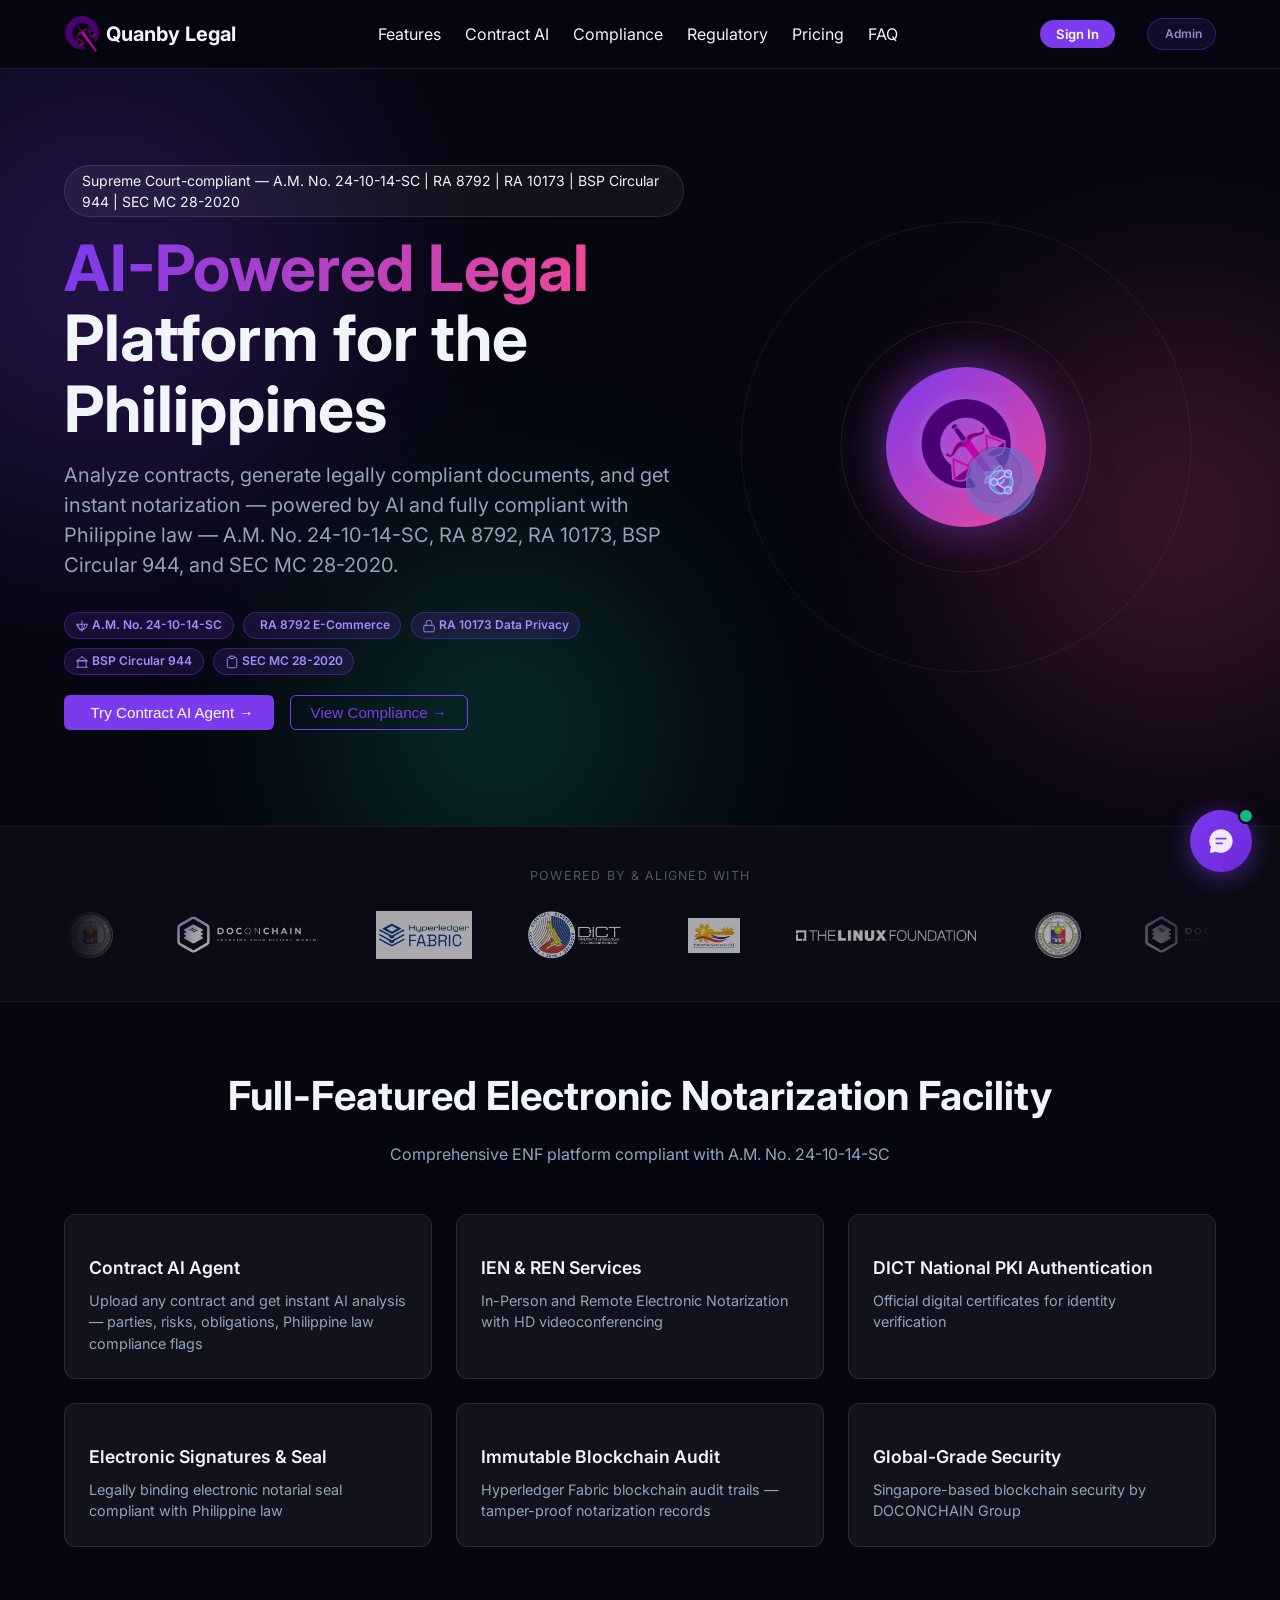
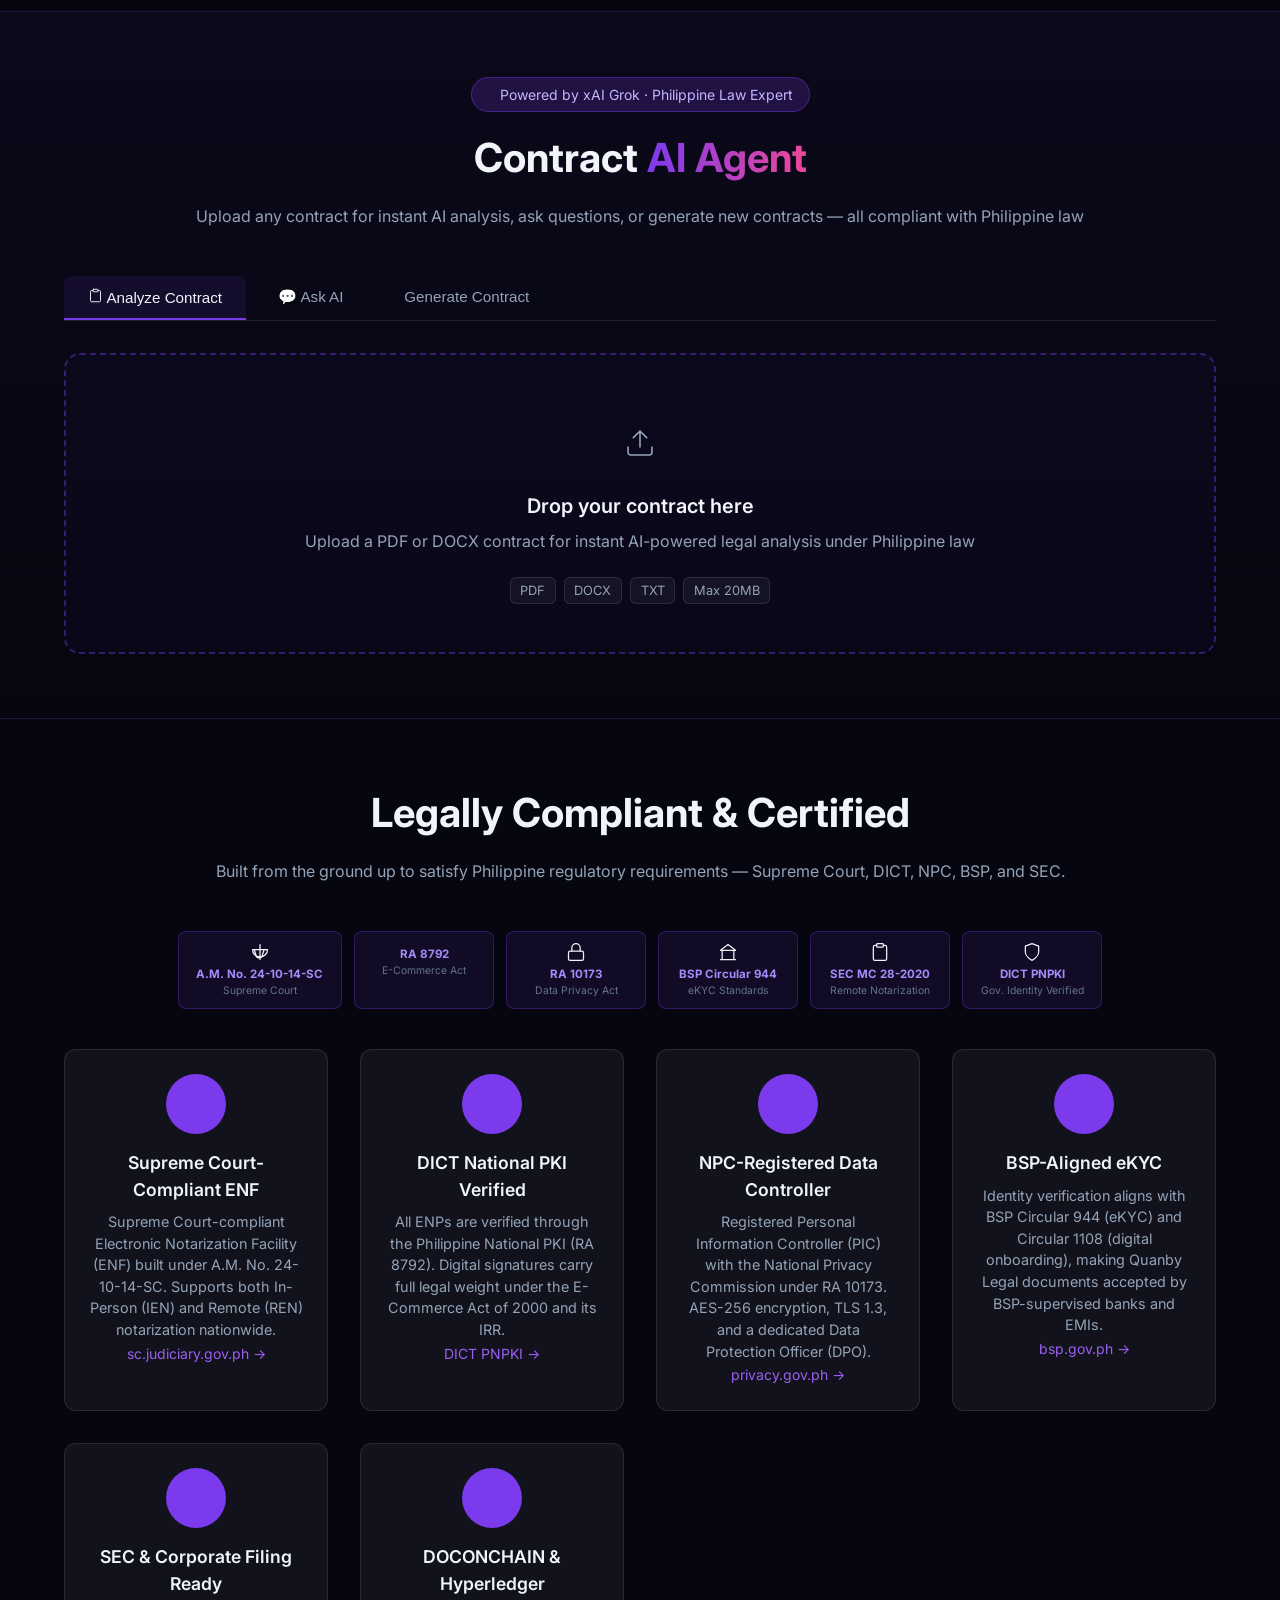
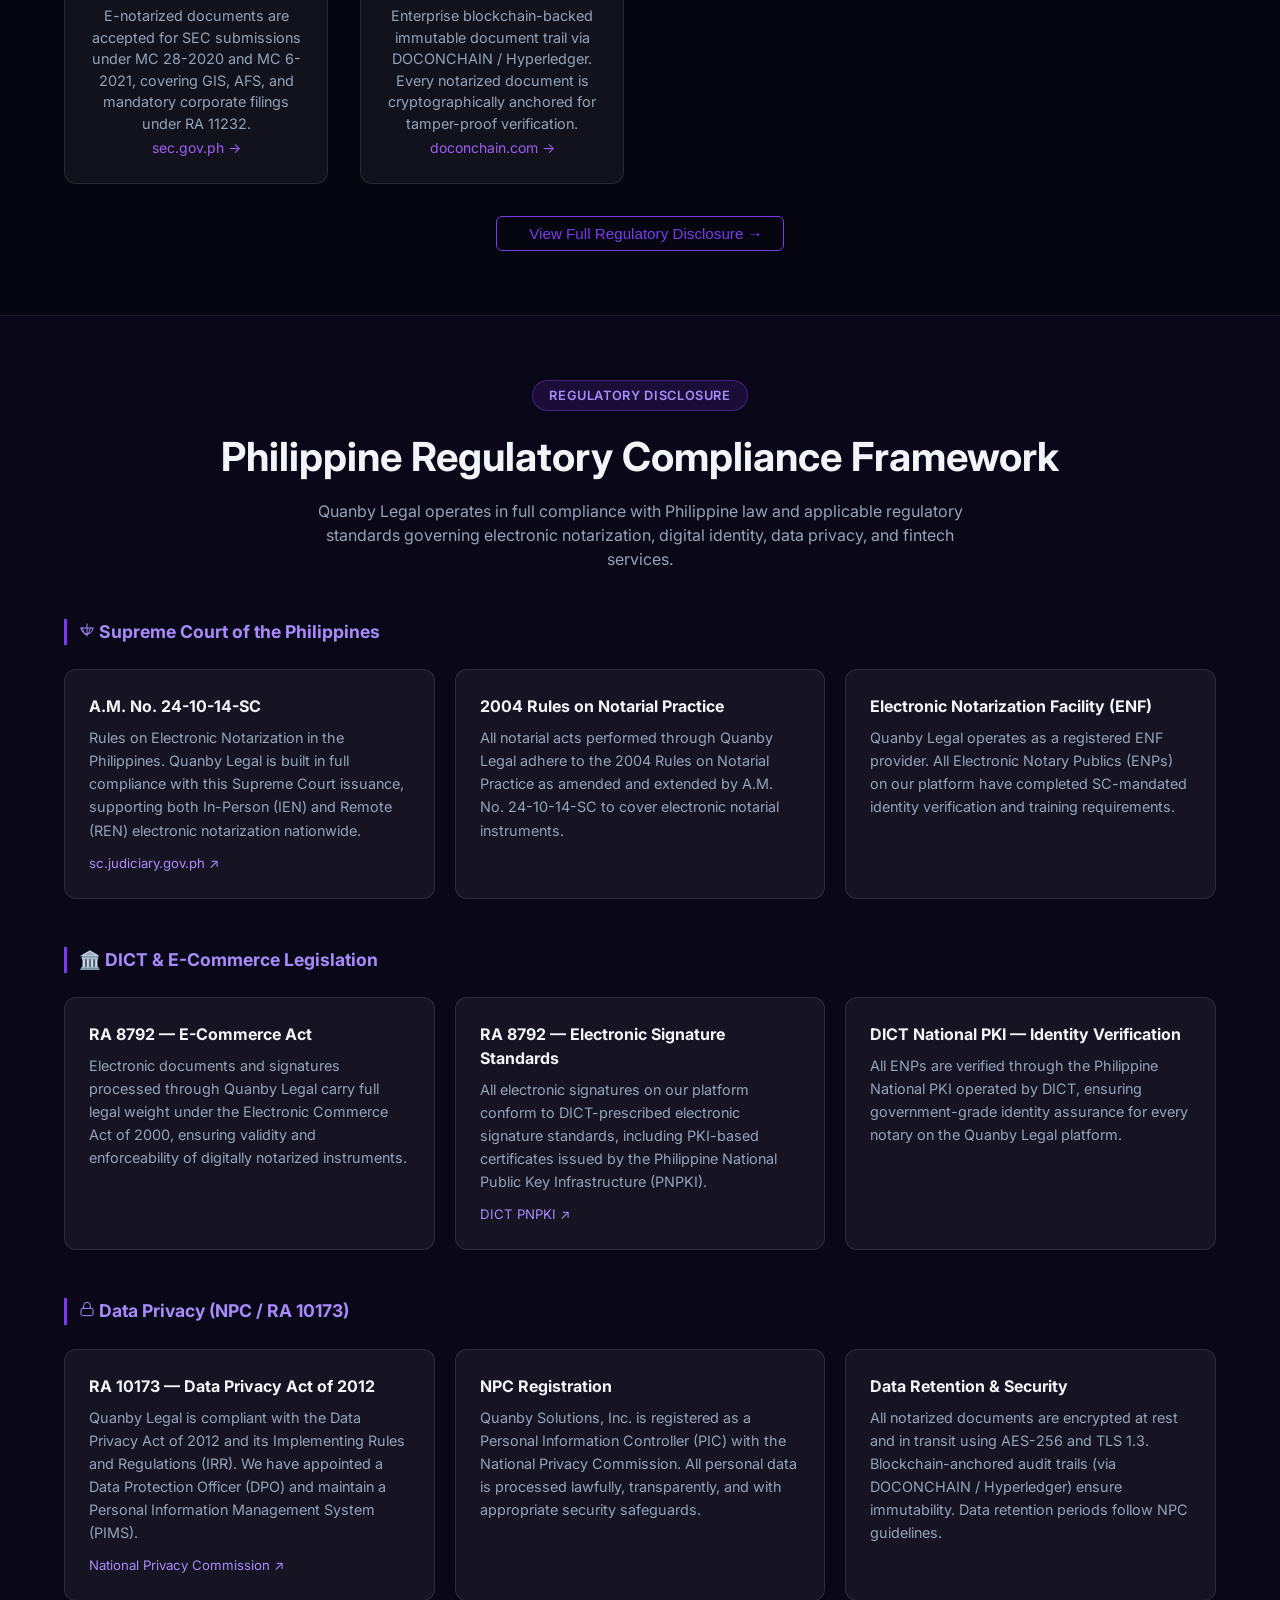
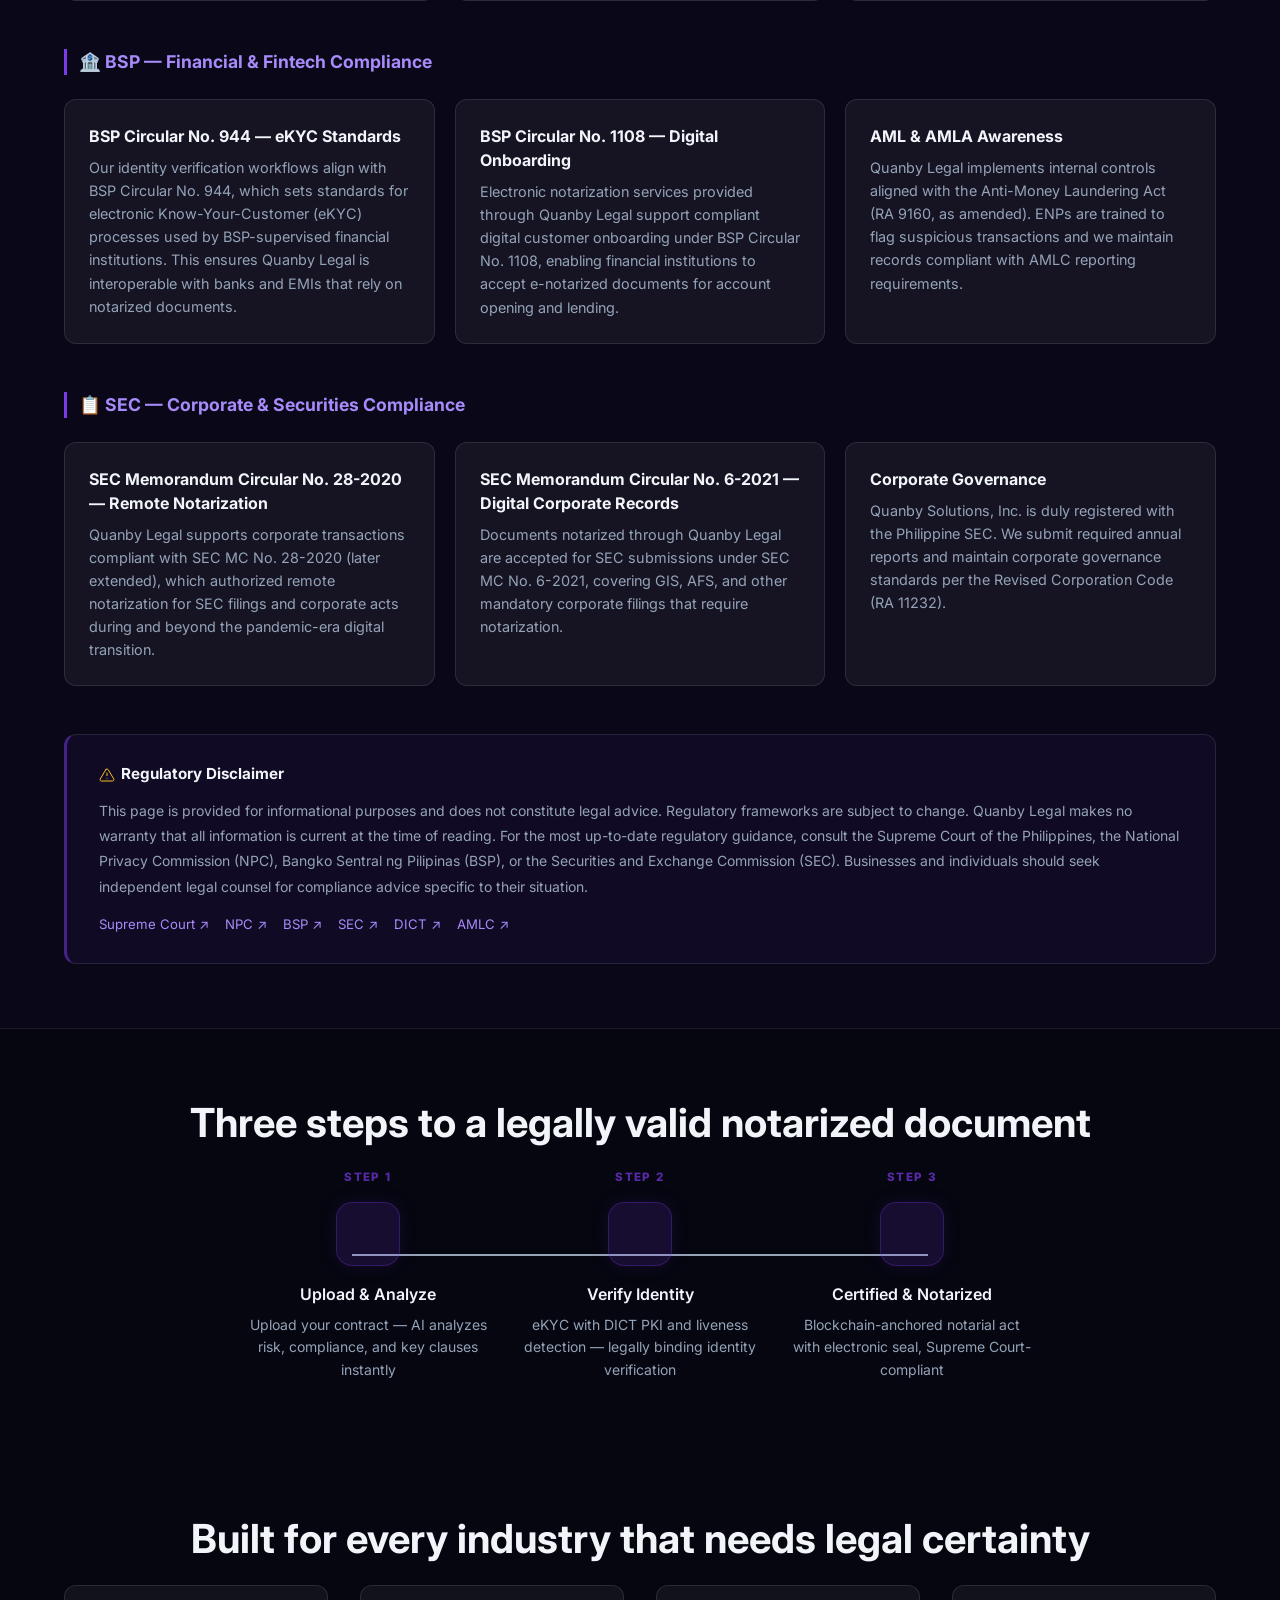
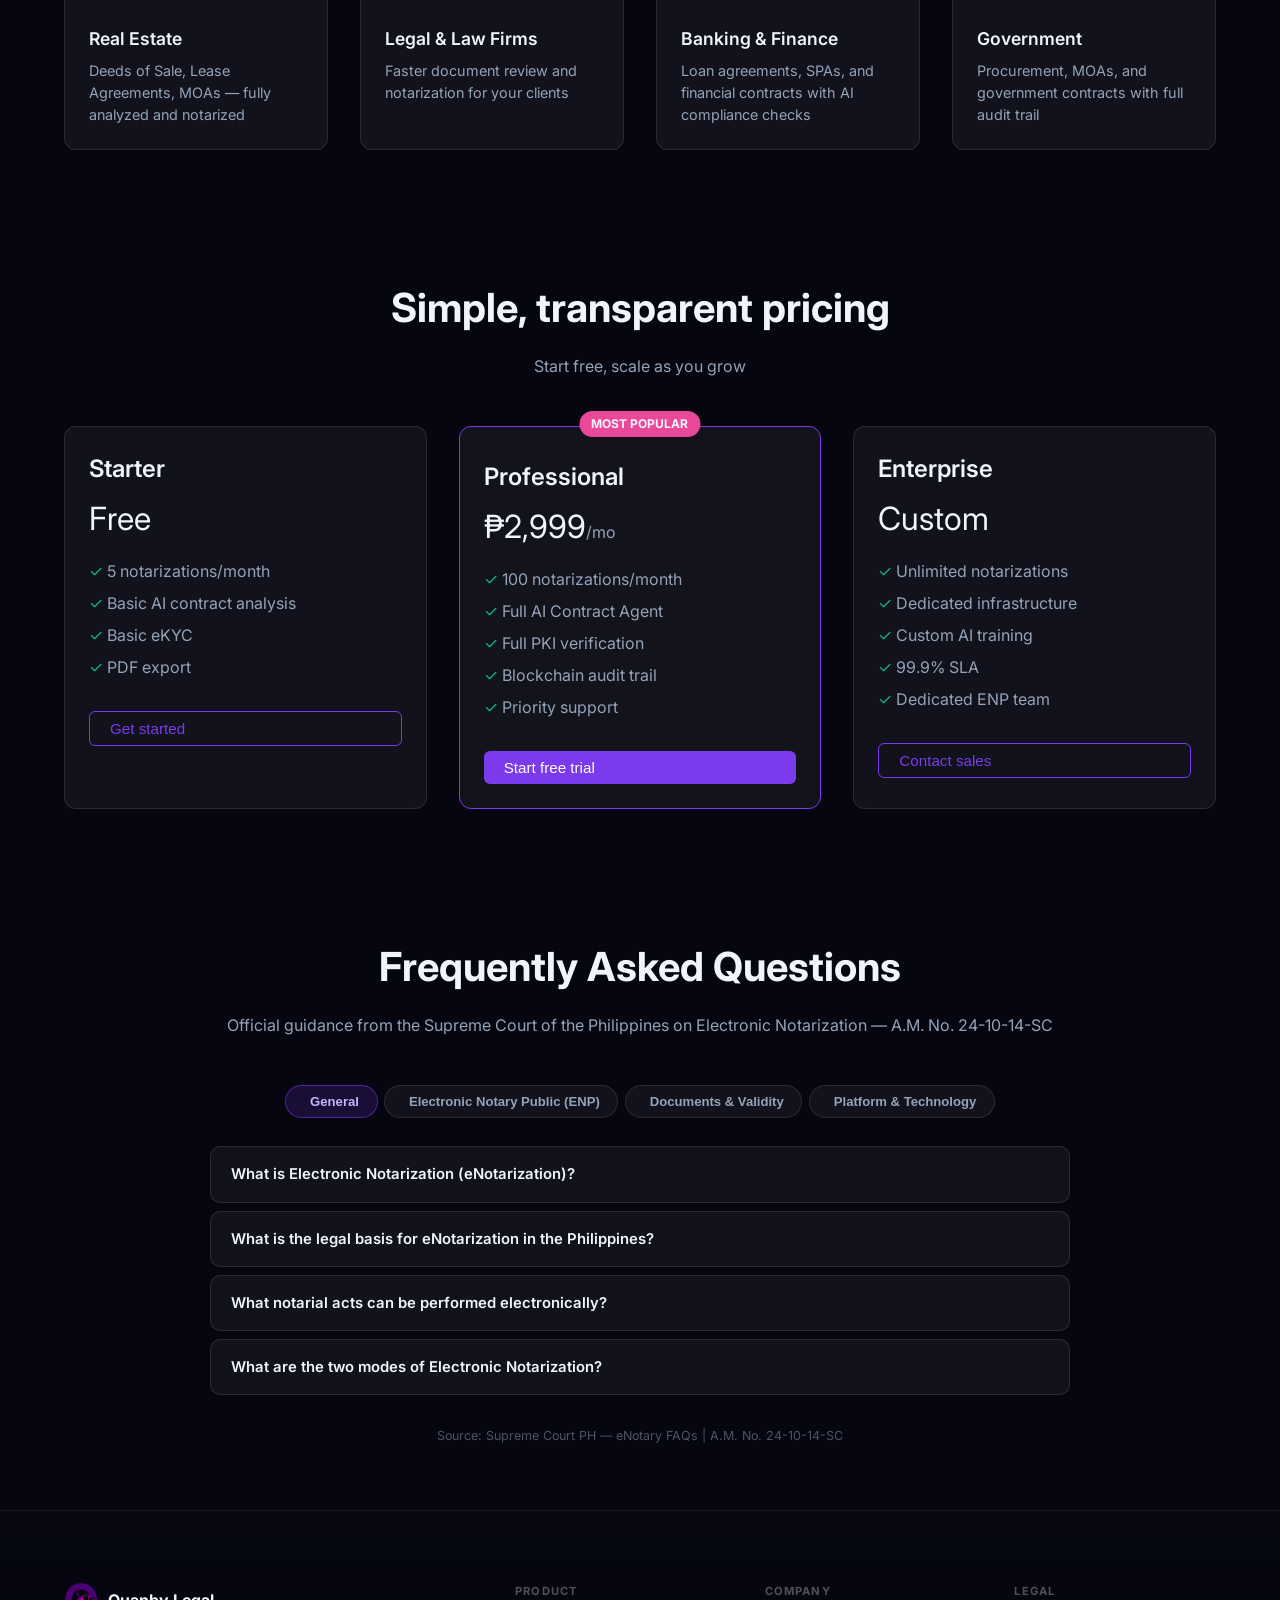
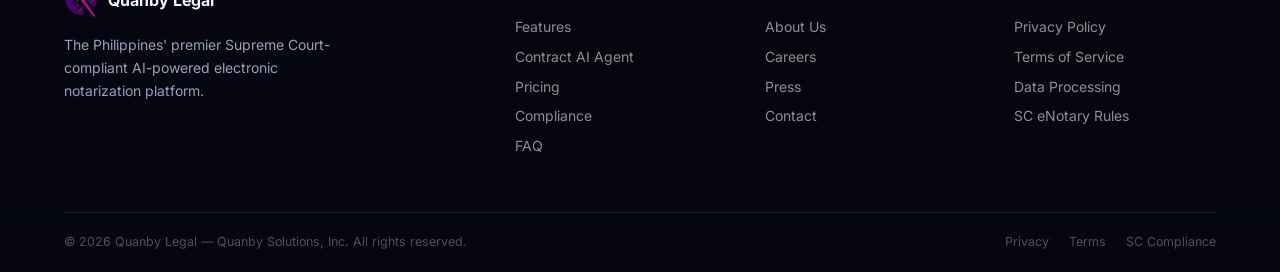
==== index.html @ d50c31b0 "fix: replace all emojis in Generate Contract with HugeIcons Template icons converted: - 🏡 Deed of Sa" ====
﻿<!DOCTYPE html>
<html lang="en">
<head>
  <script>
    /* Quanby Legal: silently block Cloudflare beacon to prevent CORS/SRI errors */
    (function() {
      function isCFBeacon(el) {
        return el && el.tagName === 'SCRIPT' && typeof el.src === 'string' &&
               el.src.indexOf('cloudflareinsights') !== -1;
      }
      /* Intercept DOM insertions before they reach the browser */
      var _ac = Element.prototype.appendChild;
      Element.prototype.appendChild = function(c) {
        if (isCFBeacon(c)) return c;
        return _ac.call(this, c);
      };
      var _ib = Element.prototype.insertBefore;
      Element.prototype.insertBefore = function(c, r) {
        if (isCFBeacon(c)) return c;
        return _ib.call(this, c, r);
      };
      /* Remove any already-injected beacon tags */
      function stripNow() {
        document.querySelectorAll('script[src*="cloudflareinsights"]').forEach(function(s) {
          if (s.parentNode) s.parentNode.removeChild(s);
        });
      }
      if (document.readyState === 'loading') {
        document.addEventListener('DOMContentLoaded', stripNow);
      } else {
        stripNow();
      }
      /* Suppress any resulting errors silently */
      var _oe = window.onerror;
      window.onerror = function(m, src, l, c, e) {
        if (src && src.indexOf('cloudflareinsights') !== -1) return true;
        if (_oe) return _oe.apply(this, arguments);
      };
    })();
  </script>

    <meta charset="UTF-8">
    <meta name="viewport" content="width=device-width, initial-scale=1.0">
    <title>Quanby Legal - Electronic Notarization Platform</title>
    <meta name="description" content="Philippines' premier Supreme Court-compliant electronic notarization platform. AI-powered contract analysis compliant with A.M. No. 24-10-14-SC, RA 8792, RA 10173, BSP Circular 944, and SEC MC 28-2020.">
    <meta name="robots" content="index, follow">
    <link rel="stylesheet" href="https://cdn.hugeicons.com/font/hgi-stroke-rounded.css"/>
  <link rel="canonical" href="https://legal.quanbyai.com/">
    <meta property="og:title" content="Quanby Legal - Electronic Notarization Platform">
    <meta property="og:description" content="Philippines' premier Supreme Court-compliant ENF. AI-powered e-notarization compliant with Philippine law.">
    <meta property="og:url" content="https://legal.quanbyai.com/">
    <meta property="og:type" content="website">
    <meta name="twitter:card" content="summary_large_image">
    <link rel="icon" type="image/x-icon" href="/favicon.ico">
    <link rel="icon" type="image/png" sizes="32x32" href="/favicon-32.png">
    <link rel="icon" type="image/png" sizes="16x16" href="/favicon-16.png">
    <link rel="apple-touch-icon" sizes="192x192" href="/favicon-192.png">
    <link rel="apple-touch-icon" sizes="512x512" href="/favicon-512.png">
    <meta name="theme-color" content="#7c3aed">
    <link rel="preconnect" href="https://fonts.googleapis.com">
    <link rel="preconnect" href="https://fonts.gstatic.com" crossorigin>
    <link href="https://fonts.googleapis.com/css2?family=Inter:wght@400;500;600;700;800&display=swap" rel="stylesheet">
    <meta property="og:image" content="https://legal.quanbyai.com/favicon-512.png">
    <script src="https://cdnjs.cloudflare.com/ajax/libs/dompurify/3.1.5/purify.min.js" crossorigin="anonymous" referrerpolicy="no-referrer"></script>
    <script src="https://unpkg.com/lucide@latest/dist/umd/lucide.min.js"></script>
    <style>
        :root {
            --bg-color: #05060f;
            --purple: #7c3aed;
            --purple-light: #9d5ff3;
            --pink: #ec4899;
            --teal: #10b981;
            --card-bg: rgba(255,255,255,0.05);
            --card-border: rgba(255,255,255,0.1);
            --text: #f1f5f9;
            --muted: #94a3b8;
        }
        * { margin: 0; padding: 0; box-sizing: border-box; }
        body {
            font-family: 'Inter', sans-serif;
            background-color: var(--bg-color);
            color: var(--text);
            line-height: 1.5;
        }
        a { text-decoration: none; color: inherit; }

        /* NAV */
        nav {
            position: sticky; top: 0;
            background: rgba(5,6,15,0.9);
            backdrop-filter: blur(10px);
            padding: 1rem 0;
            z-index: 100;
            border-bottom: 1px solid var(--card-border);
        }
        .container { max-width: 1200px; margin: 0 auto; padding: 0 1.5rem; }
        .nav-content { display: flex; justify-content: space-between; align-items: center; gap: 2rem; }
        .logo { display: flex; align-items: center; flex-shrink: 0; }
        .logo-img {
            width: 36px; height: 36px; object-fit: contain; flex-shrink: 0; margin-right: 0.4rem; image-rendering: -webkit-optimize-contrast; background: transparent;
        }
        .logo-text { font-weight: bold; font-size: 1.25rem; white-space: nowrap; }
        .nav-links { display: flex; gap: 1.5rem; align-items: center; flex: 1; justify-content: center; }
        .nav-links a { white-space: nowrap; }
        .nav-links a:hover { color: var(--purple-light); }
        .nav-right { display: flex; align-items: center; gap: 1rem; flex-shrink: 0; }
        .nav-user { display: none; align-items: center; gap: 0.625rem; position: relative; }
        .nav-user.visible { display: flex; }
        .nav-user-avatar { width: 32px; height: 32px; border-radius: 50%; object-fit: cover; border: 2px solid rgba(201,168,76,0.4); }
        .nav-user-name { font-size: 0.85rem; color: var(--muted); max-width: 120px; white-space: nowrap; overflow: hidden; text-overflow: ellipsis; }
        .nav-signin-btn { background: var(--purple); border: none; color: #fff; font-size: 0.82rem; font-weight: 600; padding: 0.4rem 1rem; border-radius: 999px; cursor: pointer; transition: all 0.2s; white-space: nowrap; font-family: "Inter", sans-serif; }
        .nav-signin-btn:hover { background: var(--purple-light, #9d5ff3); transform: translateY(-1px); }
        .nav-signout-btn { display: none; } /* replaced by menu */
        /* Profile trigger */
        .nav-profile-wrap {
            display: flex; align-items: center; gap: 0.5rem;
            cursor: pointer; padding: 0.3rem 0.6rem; border-radius: 999px;
            border: 1px solid rgba(255,255,255,0.1);
            transition: background 0.15s, border-color 0.15s;
            position: relative; user-select: none;
        }
        .nav-profile-wrap:hover { background: rgba(255,255,255,0.07); border-color: rgba(255,255,255,0.2); }
        .nav-user-initials {
            width: 32px; height: 32px; border-radius: 50%;
            background: linear-gradient(135deg, #7c3aed, #c9a84c);
            display: flex; align-items: center; justify-content: center;
            font-size: 0.75rem; font-weight: 700; color: #fff; flex-shrink: 0;
        }
        .nav-profile-chevron { transition: transform 0.2s; flex-shrink: 0; }
        .nav-profile-wrap.open .nav-profile-chevron { transform: rotate(180deg); }
        /* Dropdown */
        .nav-user-menu {
            position: absolute; top: calc(100% + 8px); right: 0;
            background: #111827; border: 1px solid rgba(124,58,237,0.3);
            border-radius: 0.75rem; min-width: 220px;
            box-shadow: 0 12px 40px rgba(0,0,0,0.6); z-index: 200;
            overflow: hidden;
        }
        .num-header {
            display: flex; align-items: center; gap: 0.75rem;
            padding: 0.875rem 1rem;
            background: rgba(124,58,237,0.08);
        }
        .num-avatar, .nav-user-avatar { width: 36px; height: 36px; border-radius: 50%; object-fit: cover; border: 2px solid rgba(201,168,76,0.4); flex-shrink: 0; }
        .num-initials {
            width: 36px; height: 36px; border-radius: 50%;
            background: linear-gradient(135deg, #7c3aed, #c9a84c);
            display: flex; align-items: center; justify-content: center;
            font-size: 0.8rem; font-weight: 700; color: #fff; flex-shrink: 0;
        }
        .num-info { display: flex; flex-direction: column; min-width: 0; }
        .num-name { font-size: 0.85rem; font-weight: 600; color: var(--text); white-space: nowrap; overflow: hidden; text-overflow: ellipsis; }
        .num-email { font-size: 0.72rem; color: var(--muted); white-space: nowrap; overflow: hidden; text-overflow: ellipsis; }
        .num-divider { height: 1px; background: rgba(255,255,255,0.07); margin: 0.25rem 0; }
        .num-item {
            display: flex; align-items: center; gap: 0.625rem;
            width: 100%; padding: 0.6rem 1rem; font-size: 0.85rem;
            color: var(--text); background: none; border: none;
            cursor: pointer; transition: background 0.12s; text-align: left;
            font-family: "Inter", sans-serif;
        }
        .num-item:hover { background: rgba(255,255,255,0.06); }
        .num-item svg { opacity: 0.6; flex-shrink: 0; }
        .num-badge { margin-left: auto; font-size: 0.65rem; background: rgba(124,58,237,0.2); color: #a78bfa; padding: 0.1rem 0.4rem; border-radius: 999px; border: 1px solid rgba(124,58,237,0.3); }
        .num-signout { color: #f87171; }
        .num-signout svg { opacity: 0.8; }
        .num-signout:hover { background: rgba(239,68,68,0.08); }
        .nav-cert-badge {
            display: inline-flex; align-items: center; gap: 0.35rem;
            font-size: 0.78rem; font-weight: 600; padding: 0.35rem 1rem;
            border-radius: 999px; white-space: nowrap; cursor: pointer;
            transition: all 0.2s; border: none;
            background: linear-gradient(135deg, #7c3aed, #c9a84c);
            color: #fff; letter-spacing: 0.01em;
        }
        .nav-cert-badge:hover { opacity: 0.9; transform: translateY(-1px); }
        .nav-cert-badge.step-certified {
            background: linear-gradient(135deg, #10b981, #059669);
            cursor: default; transform: none;
        }
        .btn {
            padding: 0.5rem 1.25rem;
            border-radius: 0.375rem;
            font-weight: 500;
            cursor: pointer;
            border: none;
            font-size: 0.95rem;
            transition: all 0.2s;
            display: inline-flex;
            align-items: center;
            gap: 0.4rem;
        }
        .btn i[data-lucide], .btn .qi { display: inline-flex; align-items: center; }
        .btn i[data-lucide] svg, .btn .qi svg { width: 1em; height: 1em; flex-shrink: 0; }
        .btn-outline { border: 1px solid var(--purple); color: var(--purple); background: transparent; }
        .btn-outline:hover { background: rgba(124,58,237,0.1); }
        .btn-filled { background: var(--purple); color: white; }
        .btn-filled:hover { background: var(--purple-light); }
        .btn-pink { background: var(--pink); color: white; }
        .btn-pink:hover { opacity: 0.9; }
        .btn-teal { background: var(--teal); color: white; }
        .btn-teal:hover { opacity: 0.9; }
        .btn-sm { padding: 0.375rem 0.875rem; font-size: 0.875rem; }

        /* ── ONBOARDING CTA STRIP ── */
        .onboard-strip {
            background: linear-gradient(90deg, rgba(124,58,237,0.15) 0%, rgba(236,72,153,0.1) 100%);
            border-bottom: 1px solid rgba(124,58,237,0.25);
            padding: 0.75rem 0;
        }
        .onboard-strip .container { display: flex; align-items: center; justify-content: center; gap: 1rem; flex-wrap: wrap; }
        .onboard-label { font-size: 0.85rem; color: var(--muted); white-space: nowrap; }
        .btn-signup {
            background: linear-gradient(135deg, #7c3aed, #c9a84c);
            color: #fff;
            border: none;
            padding: 0.6rem 1.75rem;
            border-radius: 999px;
            font-weight: 600;
            font-size: 0.95rem;
            cursor: pointer;
            transition: all 0.2s;
            letter-spacing: 0.02em;
        }
        .btn-signup:hover { transform: translateY(-2px); box-shadow: 0 4px 20px rgba(124,58,237,0.45); }

        /* ── SSO MODAL ── */
        .sso-modal-overlay {
            display: none; position: fixed; inset: 0;
            background: rgba(0,0,0,0.75); z-index: 1000;
            align-items: center; justify-content: center;
            backdrop-filter: blur(4px);
        }
        .sso-modal-overlay.open { display: flex; }
        .sso-modal {
            background: #0f0e1a; border: 1px solid rgba(124,58,237,0.4);
            border-radius: 1rem; padding: 2.5rem; max-width: 420px; width: 90%;
            position: relative; animation: slideUp 0.25s ease;
        }
        @keyframes slideUp { from { opacity: 0; transform: translateY(24px); } to { opacity: 1; transform: translateY(0); } }
        .sso-modal-close {
            position: absolute; top: 1rem; right: 1rem;
            background: none; border: none; color: var(--muted);
            font-size: 1.25rem; cursor: pointer; line-height: 1;
        }
        .sso-modal-close:hover { color: var(--text); }
        .sso-role-badge {
            display: inline-flex; align-items: center; gap: 0.4rem;
            padding: 0.25rem 0.875rem; border-radius: 9999px;
            font-size: 0.78rem; font-weight: 700;
            text-transform: uppercase; letter-spacing: 0.05em;
            margin-bottom: 1.25rem;
        }
        .sso-role-badge.attorney { background: rgba(124,58,237,0.2); color: #c4b5fd; border: 1px solid rgba(124,58,237,0.4); }
        .sso-role-badge.client   { background: rgba(16,185,129,0.15); color: #6ee7b7; border: 1px solid rgba(16,185,129,0.35); }
        .sso-modal h3 { font-size: 1.4rem; font-weight: 700; margin-bottom: 0.5rem; }
        .sso-modal p  { color: var(--muted); font-size: 0.9rem; line-height: 1.5; margin-bottom: 1.75rem; }
        .sso-btn {
            width: 100%; display: flex; align-items: center; gap: 0.875rem;
            padding: 0.875rem 1.25rem; border-radius: 0.6rem;
            font-size: 0.95rem; font-weight: 600; cursor: pointer;
            border: 1px solid rgba(255,255,255,0.1);
            background: rgba(255,255,255,0.06);
            color: var(--text); margin-bottom: 0.75rem;
            transition: all 0.18s;
        }
        .sso-btn:hover { background: rgba(255,255,255,0.12); border-color: rgba(255,255,255,0.25); transform: translateX(2px); }
        .sso-btn:last-child { margin-bottom: 0; }
        .sso-btn-icon { width: 22px; height: 22px; border-radius: 4px; display: flex; align-items: center; justify-content: center; font-size: 1rem; flex-shrink: 0; }
        .sso-divider { display: flex; align-items: center; gap: 0.75rem; margin: 1.25rem 0; }
        .sso-divider hr { flex: 1; border: none; border-top: 1px solid rgba(255,255,255,0.1); }
        .sso-divider span { color: var(--muted); font-size: 0.78rem; white-space: nowrap; }
        .sso-note { font-size: 0.75rem; color: var(--muted); text-align: center; margin-top: 1.25rem; line-height: 1.5; }
        .sso-steps {
            display: flex; gap: 0.5rem; margin-bottom: 1.5rem;
            counter-reset: step;
        }
        .sso-step {
            flex: 1; text-align: center; font-size: 0.7rem; color: var(--muted);
            display: flex; flex-direction: column; align-items: center; gap: 0.25rem;
        }
        .sso-step-num {
            width: 22px; height: 22px; border-radius: 50%;
            background: rgba(124,58,237,0.2); border: 1px solid rgba(124,58,237,0.4);
            color: #c4b5fd; font-size: 0.7rem; font-weight: 700;
            display: flex; align-items: center; justify-content: center;
        }
        .sso-step-line { flex: 1; height: 1px; background: rgba(255,255,255,0.1); margin-top: 11px; }

        /* HERO */
        #hero {
            position: relative;
            padding: 6rem 0;
            overflow: hidden;
        }
        .hero-bg { position: absolute; top: 0; left: 0; width: 100%; height: 100%; z-index: -1; }
        .glow-orb { position: absolute; border-radius: 50%; filter: blur(100px); opacity: 0.3; }
        .glow-purple { background: radial-gradient(circle, var(--purple), transparent); width: 600px; height: 600px; top: -100px; left: -200px; }
        .glow-pink { background: radial-gradient(circle, var(--pink), transparent); width: 500px; height: 500px; top: 200px; right: -150px; }
        .glow-teal { background: radial-gradient(circle, var(--teal), transparent); width: 400px; height: 400px; bottom: -100px; left: 300px; }
        .hero-content { display: flex; align-items: center; gap: 2rem; }
        .hero-text { max-width: 800px; }
        .badge {
            display: inline-flex; align-items: center;
            background: var(--card-bg);
            border: 1px solid var(--card-border);
            padding: 0.25rem 0.75rem;
            border-radius: 9999px;
            font-size: 0.875rem;
            margin-bottom: 1rem;
        }
        h1 { font-size: 4rem; line-height: 1.1; margin-bottom: 1rem; }
        .gradient-text {
            background: linear-gradient(to right, var(--purple), var(--pink));
            -webkit-background-clip: text;
            -webkit-text-fill-color: transparent;
        }
        .hero-subtitle { color: var(--muted); font-size: 1.25rem; margin-bottom: 2rem; }
        .hero-buttons { display: flex; gap: 1rem; flex-wrap: wrap; }
        /* -- Orbiting Circles -- */
        .orbiting-circles { display: none; position: relative; width: 500px; height: 500px; flex-shrink: 0; }
        @media (min-width: 768px) { .orbiting-circles { display: block; } }
        .oc-center {
            position: absolute; top: 50%; left: 50%;
            transform: translate(-50%, -50%);
            width: 160px; height: 160px;
            background: linear-gradient(135deg, var(--purple) 0%, var(--pink) 100%);
            border-radius: 50%;
            display: flex; align-items: center; justify-content: center;
            box-shadow: 0 0 40px rgba(124,58,237,0.5), 0 0 80px rgba(236,72,153,0.2);
            z-index: 2;
        }
        .oc-rings { position: absolute; inset: 0; pointer-events: none; }
        @keyframes orbit-cw {
            from { transform: translate(-50%,-50%) rotate(0deg)   translateX(var(--r)) rotate(0deg); }
            to   { transform: translate(-50%,-50%) rotate(360deg) translateX(var(--r)) rotate(-360deg); }
        }
        @keyframes orbit-ccw {
            from { transform: translate(-50%,-50%) rotate(0deg)    translateX(var(--r)) rotate(0deg); }
            to   { transform: translate(-50%,-50%) rotate(-360deg) translateX(var(--r)) rotate(360deg); }
        }
        .oc-icon {
            position: absolute; top: 50%; left: 50%;
            border: none; cursor: pointer; border-radius: 50%;
            display: flex; align-items: center; justify-content: center;
            transition: box-shadow 0.2s;
            z-index: 3;
        }
        .oc-icon.inner { width: 56px; height: 56px; animation: orbit-cw var(--dur,20s) linear infinite; --r: 125px; }
        .oc-icon.outer { width: 70px; height: 70px; animation: orbit-ccw var(--dur,25s) linear infinite; --r: 225px; }
        #orbit-info-panel {
            display: none; position: absolute;
            bottom: -10px; left: 50%; transform: translateX(-50%);
            width: 300px;
            background: #0f1117; border: 1px solid rgba(255,255,255,0.12);
            border-radius: 12px; padding: 1.25rem;
            z-index: 100; color: #e2e8f0;
            box-shadow: 0 8px 32px rgba(0,0,0,0.5);
        }
        #orbit-info-panel.visible { display: block; }
        #orbit-info-panel h3 { font-size: 0.95rem; margin: 0 0 0.5rem; color: #fff; }
        #orbit-info-panel p  { font-size: 0.8rem; margin: 0; color: rgba(148,163,184,0.9); line-height: 1.5; }
        #orbit-info-close {
            position: absolute; top: 0.6rem; right: 0.75rem;
            background: none; border: none; color: rgba(148,163,184,0.7);
            cursor: pointer; font-size: 1rem; line-height: 1;
        }
        #orbit-info-close:hover { color: #fff; }
        .oc-panel-header { display: flex; align-items: center; gap: 0.6rem; margin-bottom: 0.5rem; }
        .oc-panel-dot { width: 10px; height: 10px; border-radius: 50%; flex-shrink: 0; }

        /* SECTIONS */
        section { padding: 4rem 0; }
        h2 { font-size: 2.5rem; text-align: center; margin-bottom: 1rem; }
        .section-subtitle { text-align: center; color: var(--muted); margin-bottom: 3rem; }
        .card {
            background: var(--card-bg);
            border: 1px solid var(--card-border);
            border-radius: 0.75rem;
            padding: 1.5rem;
            transition: border-color 0.2s;
        }
        .card:hover { border-color: rgba(124,58,237,0.4); }
        .card-icon { font-size: 2rem; margin-bottom: 1rem; }
        .card-icon svg { width: 2rem; height: 2rem; stroke: var(--purple-light, #9d5ff3); stroke-width: 1.5; }
        .qi { display: inline-flex; align-items: center; justify-content: center; }
        .qi svg, span svg, div > svg { vertical-align: middle; flex-shrink: 0; }
        .qi svg { width: 1em; height: 1em; stroke: currentColor; stroke-width: 1.75; fill: none; vertical-align: -0.15em; flex-shrink: 0; }
        .card-title { font-size: 1.1rem; font-weight: 600; margin-bottom: 0.5rem; }
        .card-desc { color: var(--muted); font-size: 0.9rem; }

        /* PARTNERS */
        #partners { padding: 2.5rem 0; background: rgba(255,255,255,0.02); border-top: 1px solid rgba(255,255,255,0.06); border-bottom: 1px solid rgba(255,255,255,0.06); overflow: hidden; }
        .partners-track-wrapper { position: relative; overflow: hidden; mask-image: linear-gradient(to right, transparent 0%, black 10%, black 90%, transparent 100%); -webkit-mask-image: linear-gradient(to right, transparent 0%, black 10%, black 90%, transparent 100%); }
        .partners-track { display: flex; align-items: center; gap: 3.5rem; width: max-content; animation: partnerScroll 22s linear infinite; }
        .partners-track:hover, .partners-track-wrapper:hover .partners-track { animation-play-state: paused; }
        @keyframes partnerScroll { 0% { transform: translateX(0); } 100% { transform: translateX(-50%); } }
        .partner-logo-wrap { display: flex; align-items: center; justify-content: center; opacity: 0.65; transition: opacity 0.2s; flex-shrink: 0; }
        .partner-logo-wrap:hover { opacity: 1; }
        .partner-logo { height: 48px; width: auto; max-width: 150px; object-fit: contain; }
        .partner-logo-sq { height: 52px; max-width: 52px; }
        .partner-logo-wide { height: 28px; max-width: 180px; }

        /* FEATURES */
        .features-grid { display: grid; grid-template-columns: repeat(auto-fit, minmax(300px, 1fr)); gap: 1.5rem; }

        /* COMPLIANCE */
        .compliance-grid { display: grid; grid-template-columns: repeat(auto-fit, minmax(250px, 1fr)); gap: 2rem; }
        .compliance-card { text-align: center; }
        .icon-circle {
            width: 60px; height: 60px;
            background: var(--purple);
            border-radius: 50%;
            display: flex; align-items: center; justify-content: center;
            font-size: 1.5rem;
            margin: 0 auto 1rem;
        }

        /* HOW IT WORKS */
        .steps { display: flex; justify-content: center; gap: 2rem; position: relative; flex-wrap: wrap; }
        .step { text-align: center; max-width: 240px; display:flex; flex-direction:column; align-items:center; }
        .step-number {
          font-size: 0.72rem; font-weight: 800; color: var(--purple);
          text-transform: uppercase; letter-spacing: .12em;
          margin-bottom: 1rem; opacity: .7;
        }
        .step-icon {
          width: 64px; height: 64px; border-radius: 16px; margin: 0 auto 1rem;
          display: flex; align-items: center; justify-content: center;
          background: rgba(124,58,237,.15); border: 1.5px solid rgba(124,58,237,.3);
          box-shadow: 0 0 20px rgba(124,58,237,.12);
          font-size: 1.6rem; /* fallback for text */
          transition: background .2s, box-shadow .2s;
        }
        .step:hover .step-icon {
          background: rgba(124,58,237,.25); box-shadow: 0 0 28px rgba(124,58,237,.22);
        }
        .step-icon i { font-size: 1.6rem; color: #c4b5fd; }
        .step-title { font-weight: 600; margin-bottom: 0.5rem; }
        .connecting-line { position: absolute; top: 40%; left: 25%; width: 50%; height: 2px; background: var(--muted); z-index: -1; }

        /* USE CASES */
        .use-cases-grid { display: grid; grid-template-columns: repeat(auto-fit, minmax(250px, 1fr)); gap: 2rem; }

        /* PRICING */
        .pricing-grid { display: grid; grid-template-columns: repeat(auto-fit, minmax(300px, 1fr)); gap: 2rem; margin-top: 1.5rem; }
        .pricing-card { position: relative; }
        .pricing-card.popular { padding-top: 2rem; }
        .popular-badge {
            position: absolute; top: -1rem; left: 50%; transform: translateX(-50%);
            background: var(--pink); padding: 0.25rem 0.75rem;
            border-radius: 9999px; font-size: 0.75rem; font-weight: bold;
        }
        .tier-name { font-size: 1.5rem; font-weight: 600; margin-bottom: 0.5rem; }
        .tier-price { font-size: 2rem; margin-bottom: 1rem; }
        .tier-features { list-style: none; color: var(--muted); }
        .tier-features li { margin-bottom: 0.5rem; }
        .tier-features li::before { content: "✓ "; color: var(--teal); }

        /* ━━━━━━━━━━━━━━━━━━━━━━━━━━━━━━━━━━━━━━━━━━━━━━━ */
        /* CONTRACT AGENT SECTION */
        /* ━━━━━━━━━━━━━━━━━━━━━━━━━━━━━━━━━━━━━━━━━━━━━━━ */
        #contract-agent {
            background: linear-gradient(180deg, rgba(124,58,237,0.05) 0%, transparent 100%);
            border-top: 1px solid rgba(124,58,237,0.2);
            border-bottom: 1px solid rgba(124,58,237,0.2);
        }
        .agent-header {
            text-align: center;
            margin-bottom: 2rem;
        }
        .agent-badge {
            display: inline-flex; align-items: center; gap: 0.5rem;
            background: rgba(124,58,237,0.2);
            border: 1px solid rgba(124,58,237,0.4);
            padding: 0.375rem 1rem;
            border-radius: 9999px;
            font-size: 0.875rem;
            color: #c4b5fd;
            margin-bottom: 1rem;
        }
        .agent-tabs {
            display: flex;
            gap: 0.5rem;
            margin-bottom: 2rem;
            border-bottom: 1px solid var(--card-border);
            padding-bottom: 0;
        }
        .agent-tab {
            padding: 0.75rem 1.5rem;
            border-radius: 0.5rem 0.5rem 0 0;
            cursor: pointer;
            font-weight: 500;
            color: var(--muted);
            background: transparent;
            border: none;
            border-bottom: 2px solid transparent;
            transition: all 0.2s;
            font-size: 0.95rem;
        }
        .agent-tab.active {
            color: var(--text);
            border-bottom-color: var(--purple);
            background: rgba(124,58,237,0.1);
        }
        .agent-tab:hover:not(.active) { color: var(--text); }
        .agent-panel { display: none; }
        .agent-panel.active { display: block; }

        /* UPLOAD PANEL */
        .upload-area {
            border: 2px dashed rgba(124,58,237,0.4);
            border-radius: 1rem;
            padding: 3rem;
            text-align: center;
            cursor: pointer;
            transition: all 0.3s;
            background: rgba(124,58,237,0.03);
            position: relative;
        }
        .upload-area:hover, .upload-area.drag-over {
            border-color: var(--purple);
            background: rgba(124,58,237,0.08);
        }
        .upload-area input[type="file"] {
            position: absolute; inset: 0; opacity: 0; cursor: pointer; width: 100%; height: 100%;
        }
        .upload-icon { font-size: 3rem; margin-bottom: 1rem; }
        .upload-title { font-size: 1.25rem; font-weight: 600; margin-bottom: 0.5rem; }
        .upload-desc { color: var(--muted); margin-bottom: 1.5rem; }
        .upload-types {
            display: inline-flex; gap: 0.5rem;
            font-size: 0.8rem; color: var(--muted);
        }
        .upload-type-badge {
            background: var(--card-bg); border: 1px solid var(--card-border);
            padding: 0.2rem 0.6rem; border-radius: 0.375rem;
        }

        /* ANALYSIS PANEL */
        .analysis-loading {
            display: none;
            text-align: center;
            padding: 3rem;
        }
        .spinner {
            width: 48px; height: 48px;
            border: 3px solid rgba(124,58,237,0.2);
            border-top-color: var(--purple);
            border-radius: 50%;
            animation: spin 0.8s linear infinite;
            margin: 0 auto 1rem;
        }
        @keyframes spin { to { transform: rotate(360deg); } }

        .analysis-results { display: none; }
        .analysis-header {
            display: flex; justify-content: space-between; align-items: flex-start;
            margin-bottom: 1.5rem;
            flex-wrap: wrap; gap: 1rem;
        }
        .analysis-title { font-size: 1.5rem; font-weight: 700; }
        .analysis-meta { color: var(--muted); font-size: 0.875rem; }
        .risk-badge {
            display: inline-flex; align-items: center; gap: 0.375rem;
            padding: 0.375rem 1rem; border-radius: 9999px;
            font-weight: 600; font-size: 0.875rem;
        }
        .risk-high { background: rgba(239,68,68,0.15); color: #f87171; border: 1px solid rgba(239,68,68,0.3); }
        .risk-medium { background: rgba(245,158,11,0.15); color: #fbbf24; border: 1px solid rgba(245,158,11,0.3); }
        .risk-low { background: rgba(16,185,129,0.15); color: #34d399; border: 1px solid rgba(16,185,129,0.3); }

        .analysis-grid { display: grid; grid-template-columns: 1fr 1fr; gap: 1.5rem; }
        @media (max-width: 768px) { .analysis-grid { grid-template-columns: 1fr; } }
        .analysis-card {
            background: var(--card-bg);
            border: 1px solid var(--card-border);
            border-radius: 0.75rem;
            padding: 1.25rem;
        }
        .analysis-card-title {
            font-weight: 600; font-size: 0.875rem;
            color: var(--muted);
            text-transform: uppercase; letter-spacing: 0.05em;
            margin-bottom: 1rem;
        }
        .party-item {
            display: flex; gap: 0.75rem; margin-bottom: 0.75rem;
            padding-bottom: 0.75rem;
            border-bottom: 1px solid var(--card-border);
        }
        .party-item:last-child { border-bottom: none; margin-bottom: 0; padding-bottom: 0; }
        .party-avatar {
            width: 36px; height: 36px;
            background: rgba(124,58,237,0.2);
            border-radius: 50%;
            display: flex; align-items: center; justify-content: center;
            font-size: 1rem; flex-shrink: 0;
        }
        .party-name { font-weight: 500; }
        .party-role { color: var(--muted); font-size: 0.96rem; }

        .flag-item {
            display: flex; gap: 0.75rem; margin-bottom: 0.75rem;
            padding: 0.75rem;
            background: rgba(255,255,255,0.03);
            border-radius: 0.5rem;
            border-left: 3px solid;
        }
        .flag-high { border-left-color: #f87171; }
        .flag-medium { border-left-color: #fbbf24; }
        .flag-low { border-left-color: #34d399; }
        .flag-info { border-left-color: #60a5fa; }
        .flag-icon { font-size: 1.1rem; }
        .flag-title { font-weight: 500; font-size: 0.9rem; margin-bottom: 0.2rem; }
        .flag-desc { color: var(--muted); font-size: 0.96rem; }
        .flag-law { color: #a78bfa; font-size: 0.75rem; margin-top: 0.25rem; }

        .compliance-row {
            display: flex; justify-content: space-between; align-items: center;
            padding: 0.5rem 0;
            border-bottom: 1px solid var(--card-border);
            font-size: 0.875rem;
        }
        .compliance-row:last-child { border-bottom: none; }
        .compliance-status-ok { color: var(--teal); }
        .compliance-status-warn { color: #fbbf24; }
        .compliance-status-fail { color: #f87171; }

        .obligation-item {
            padding: 0.5rem 0;
            border-bottom: 1px solid var(--card-border);
            font-size: 0.875rem;
        }
        .obligation-item:last-child { border-bottom: none; }
        .obligation-party { color: var(--purple-light); font-weight: 500; font-size: 0.8rem; }

        /* CHAT INTERFACE */
        .contract-chat-container {
            display: grid;
            grid-template-columns: 1fr 1fr;
            gap: 1.5rem;
        }
        @media (max-width: 768px) { .contract-chat-container { grid-template-columns: 1fr; } }
        .contract-info-panel {
            background: var(--card-bg);
            border: 1px solid var(--card-border);
            border-radius: 0.75rem;
            padding: 1.5rem;
        }
        .no-contract-msg {
            text-align: center; color: var(--muted); padding: 2rem 0;
        }
        .contract-chat-panel {
            background: var(--card-bg);
            border: 1px solid var(--card-border);
            border-radius: 0.75rem;
            display: flex; flex-direction: column;
            height: 600px;
        }
        .contract-chat-header {
            padding: 1rem 1.5rem;
            border-bottom: 1px solid var(--card-border);
            display: flex; align-items: center; gap: 0.75rem;
        }
        .ai-avatar {
            width: 36px; height: 36px;
            background: linear-gradient(135deg, var(--purple), var(--pink));
            border-radius: 50%;
            display: flex; align-items: center; justify-content: center;
            font-size: 1rem;
        }
        .contact-typing { display: flex; gap: 5px; align-items: center; padding: 0.75rem 1rem !important; }
        .typing-dot { width: 7px; height: 7px; border-radius: 50%; background: rgba(148,163,184,0.6); animation: typingPulse 1.2s infinite ease-in-out; }
        .typing-dot:nth-child(2) { animation-delay: 0.2s; }
        .typing-dot:nth-child(3) { animation-delay: 0.4s; }
        @keyframes typingPulse { 0%,80%,100% { transform: scale(0.7); opacity:0.4; } 40% { transform: scale(1); opacity:1; } }
        .online-dot { width: 8px; height: 8px; background: var(--teal); border-radius: 50%; display: inline-block; }
        .contract-chat-messages {
            flex: 1; overflow-y: auto; padding: 1.25rem;
            display: flex; flex-direction: column; gap: 1rem;
        }
        .chat-msg {
            max-width: 85%;
            padding: 0.75rem 1rem;
            border-radius: 1rem;
            font-size: 0.9rem;
            line-height: 1.5;
        }
        .chat-msg-user {
            align-self: flex-end;
            background: var(--purple);
            color: white;
            border-radius: 1rem 1rem 0 1rem;
        }
        .chat-msg-ai {
            align-self: flex-start;
            background: rgba(255,255,255,0.08);
            border: 1px solid var(--card-border);
            border-radius: 1rem 1rem 1rem 0;
            white-space: pre-wrap;
        }
        .chat-msg-system {
            align-self: center;
            background: rgba(124,58,237,0.1);
            border: 1px solid rgba(124,58,237,0.2);
            color: #c4b5fd;
            font-size: 0.8rem;
            text-align: center;
            border-radius: 0.5rem;
            max-width: 100%;
        }
        .contract-chat-input-area {
            padding: 1rem 1.25rem;
            border-top: 1px solid var(--card-border);
            display: flex; gap: 0.75rem;
        }
        .contract-chat-input {
            flex: 1;
            background: rgba(255,255,255,0.05);
            border: 1px solid var(--card-border);
            border-radius: 0.5rem;
            padding: 0.625rem 1rem;
            color: var(--text);
            outline: none;
            font-size: 0.9rem;
        }
        .contract-chat-input:focus { border-color: var(--purple); }
        .contract-chat-input::placeholder { color: var(--muted); }
        .chat-send-btn {
            background: var(--purple); border: none; color: white;
            padding: 0.625rem 1.25rem; border-radius: 0.5rem;
            cursor: pointer; font-weight: 500; font-size: 0.9rem;
            transition: background 0.2s;
        }
        .chat-send-btn:hover { background: var(--purple-light); }
        .chat-send-btn:disabled { opacity: 0.5; cursor: not-allowed; }
        .suggested-questions {
            display: flex; flex-wrap: wrap; gap: 0.5rem;
            margin-top: 0.75rem;
        }
        .suggested-q {
            background: rgba(124,58,237,0.1);
            border: 1px solid rgba(124,58,237,0.3);
            color: #c4b5fd;
            padding: 0.375rem 0.75rem;
            border-radius: 9999px;
            font-size: 0.8rem;
            cursor: pointer;
            transition: all 0.2s;
        }
        .suggested-q:hover { background: rgba(124,58,237,0.25); }

        /* GENERATE PANEL */
        .generate-container {
            display: grid;
            grid-template-columns: 300px 1fr;
            gap: 1.5rem;
        }
        @media (max-width: 768px) { .generate-container { grid-template-columns: 1fr; } }
        .template-list { display: flex; flex-direction: column; gap: 0.5rem; }
        .template-item {
            display: flex; align-items: center; gap: 0.75rem;
            padding: 0.75rem 1rem;
            background: var(--card-bg);
            border: 1px solid var(--card-border);
            border-radius: 0.5rem;
            cursor: pointer;
            transition: all 0.2s;
        }
        .template-item.active {
            border-color: var(--purple);
            background: rgba(124,58,237,0.1);
        }
        .template-item:hover:not(.active) { border-color: rgba(124,58,237,0.3); }
        .template-icon { font-size: 1.25rem; }
        .template-name { font-size: 0.9rem; font-weight: 500; }
        .template-cat { font-size: 0.75rem; color: var(--muted); }
        .generate-form {
            background: var(--card-bg);
            border: 1px solid var(--card-border);
            border-radius: 0.75rem;
            padding: 1.5rem;
        }
        .form-title { font-size: 1.25rem; font-weight: 600; margin-bottom: 1.5rem; }
        .form-row { margin-bottom: 1rem; }
        .form-label { display: block; font-size: 0.875rem; color: var(--muted); margin-bottom: 0.375rem; }
        .form-input, .form-select, .form-textarea {
            width: 100%;
            background: rgba(255,255,255,0.05);
            border: 1px solid var(--card-border);
            border-radius: 0.5rem;
            padding: 0.625rem 1rem;
            color: var(--text);
            outline: none;
            font-size: 0.9rem;
            font-family: inherit;
        }
        .form-input:focus, .form-select:focus, .form-textarea:focus { border-color: var(--purple); }
        .form-select option { background: #1e1b4b; }
        .form-textarea { resize: vertical; min-height: 80px; }
        .form-grid { display: grid; grid-template-columns: 1fr 1fr; gap: 1rem; }
        .generated-contract {
            margin-top: 1.5rem;
            background: rgba(0,0,0,0.3);
            border: 1px solid var(--card-border);
            border-radius: 0.75rem;
            padding: 1.5rem;
            display: none;
        }
        .generated-contract-header {
            display: flex; justify-content: space-between; align-items: center;
            margin-bottom: 1rem;
        }
        .generated-contract-text {
            white-space: pre-wrap;
            font-size: 0.85rem;
            line-height: 1.7;
            color: var(--text);
            max-height: 500px;
            overflow-y: auto;
            font-family: 'Courier New', monospace;
        }

        /* ── FAQ TABS ── */
        .faq-tabs {
          display: flex; gap: 0.4rem; flex-wrap: wrap;
          margin-bottom: 1.75rem; justify-content: center;
        }
        .faq-tab {
          display: inline-flex; align-items: center; gap: 0.4rem;
          padding: 0.5rem 1.1rem; border-radius: 999px; cursor: pointer;
          font-size: 0.82rem; font-weight: 600; border: 1px solid var(--card-border);
          background: var(--card-bg); color: var(--muted);
          transition: all 0.18s; user-select: none; white-space: nowrap;
        }
        .faq-tab:hover { border-color: rgba(124,58,237,0.45); color: var(--text); }
        .faq-tab.active {
          background: rgba(124,58,237,0.18); border-color: rgba(124,58,237,0.55);
          color: #c4b5fd;
        }
        .faq-panel { display: none; }
        .faq-panel.active { display: block; animation: faqFadeIn .2s ease; }
        @keyframes faqFadeIn { from { opacity:0; transform:translateY(6px); } to { opacity:1; transform:none; } }
        .faq-item {
          background: var(--card-bg); border: 1px solid var(--card-border);
          border-radius: 10px; margin-bottom: 0.5rem; overflow: hidden;
          transition: border-color 0.2s;
        }
        .faq-item:hover { border-color: rgba(124,58,237,0.35); }
        .faq-item.open { border-color: rgba(124,58,237,0.45); }
        .faq-question {
          display: flex; align-items: center; justify-content: space-between;
          padding: 1rem 1.25rem; cursor: pointer; gap: 1rem;
          font-size: 0.93rem; font-weight: 600; color: var(--text);
          user-select: none;
        }
        .faq-question:hover { color: #fff; }
        .faq-chevron {
          flex-shrink: 0; font-size: 0.85rem; color: var(--muted);
          transition: transform 0.25s ease;
        }
        .faq-item.open .faq-chevron { transform: rotate(180deg); }
        .faq-answer {
          max-height: 0; overflow: hidden; padding: 0 1.25rem;
          color: var(--muted); font-size: 0.875rem; line-height: 1.7;
          transition: max-height 0.35s ease, padding 0.25s ease;
        }
        .faq-item.open .faq-answer { max-height: 700px; padding: 0 1.25rem 1.1rem; }
        .faq-source {
          text-align: center; margin-top: 2rem;
          font-size: 0.78rem; color: rgba(148,163,184,0.5);
        }
        .faq-source a { color: var(--gold); text-decoration: none; }
        .faq-source a:hover { text-decoration: underline; }

        /* FOOTER */
        /* ── FOOTER ── */
        footer {
          padding: 4.5rem 0 0;
          border-top: 1px solid rgba(255,255,255,.07);
          background: linear-gradient(180deg, transparent 0%, rgba(5,6,15,.6) 100%);
        }
        .footer-grid {
          display: grid;
          grid-template-columns: 2fr 1fr 1fr 1fr;
          gap: 3rem;
          margin-bottom: 3.5rem;
          align-items: start;
        }
        @media (max-width: 900px) { .footer-grid { grid-template-columns: 1fr 1fr; gap: 2.5rem; } }
        @media (max-width: 560px) { .footer-grid { grid-template-columns: 1fr; gap: 2rem; } }
        .footer-brand { max-width: 280px; }
        .footer-logo { display: flex; align-items: center; gap: .6rem; margin-bottom: 1rem; }
        .footer-logo img { height: 34px; width: 34px; }
        .footer-logo .logo-text { font-size: 1rem; font-weight: 700; color: var(--text); }
        .footer-tagline {
          color: var(--muted); font-size: .875rem; line-height: 1.65;
          margin-bottom: 1.5rem;
        }
        .footer-badges {
          display: flex; flex-wrap: wrap; gap: .4rem;
        }
        .footer-badge {
          display: inline-flex; align-items: center; gap: .3rem;
          background: rgba(255,255,255,.05); border: 1px solid rgba(255,255,255,.1);
          color: rgba(255,255,255,.45); font-size: .68rem; font-weight: 600;
          padding: .2rem .55rem; border-radius: 99px; white-space: nowrap;
          letter-spacing: .02em;
        }
        .footer-col-title {
          font-size: .7rem; font-weight: 700; text-transform: uppercase;
          letter-spacing: .1em; color: rgba(255,255,255,.3);
          margin-bottom: 1rem;
        }
        .footer-links { display: flex; flex-direction: column; gap: .55rem; }
        .footer-links a {
          color: rgba(255,255,255,.55); font-size: .875rem; text-decoration: none;
          transition: color .15s;
        }
        .footer-links a:hover { color: #fff; }
        .footer-bottom-bar {
          border-top: 1px solid rgba(255,255,255,.07);
          padding: 1.25rem 0;
          display: flex; align-items: center; justify-content: space-between;
          flex-wrap: wrap; gap: .75rem;
        }
        .footer-copyright {
          color: rgba(255,255,255,.3); font-size: .78rem;
        }
        .footer-bottom-links {
          display: flex; gap: 1.25rem;
        }
        .footer-bottom-links a {
          color: rgba(255,255,255,.3); font-size: .78rem; text-decoration: none;
          transition: color .15s;
        }
        .footer-bottom-links a:hover { color: rgba(255,255,255,.7); }

        /* UTILITY */
        .divider { height: 1px; background: var(--card-border); margin: 2rem 0; }
        .text-teal { color: var(--teal); }
        .text-pink { color: var(--pink); }
        .text-purple { color: var(--purple-light); }
        .font-mono { font-family: 'Courier New', monospace; }

        
        /* Hamburger */
        .hamburger { display: none; flex-direction: column; gap: 5px; cursor: pointer; padding: 6px; background: none; border: none; }
        .hamburger span { display: block; width: 22px; height: 2px; background: var(--text); border-radius: 2px; transition: all 0.3s; }
        .hamburger.open span:nth-child(1) { transform: rotate(45deg) translate(5px,5px); }
        .hamburger.open span:nth-child(2) { opacity: 0; }
        .hamburger.open span:nth-child(3) { transform: rotate(-45deg) translate(5px,-5px); }
        .mobile-menu { display: none; position: fixed; top: 61px; left: 0; right: 0; background: rgba(5,6,15,0.98); border-bottom: 1px solid var(--card-border); padding: 1rem 1.5rem; flex-direction: column; gap: 0.75rem; z-index: 98; }
        .mobile-menu.open { display: flex; }
        .mobile-menu a { font-size: 1rem; padding: 0.5rem 0; border-bottom: 1px solid var(--card-border); color: var(--text); }
        .mobile-menu .btn { width: 100%; text-align: center; margin-top: 0.5rem; }
        @media (max-width: 768px) {
            h1 { font-size: 2rem; }
            h2 { font-size: 1.5rem; }
            .hero-content { flex-direction: column; }
            .steps { flex-direction: column; align-items: center; }
            .connecting-line { display: none; }
            .nav-links { display: none; }
            .hamburger { display: flex; }
            /* Nav CTA buttons removed — handled by onboard-strip only */
            /* Badge: allow wrapping on mobile */
            .badge { font-size: 0.75rem; white-space: normal; text-align: center; }
            /* Hero: reduce padding */
            #hero { padding: 3rem 0; }
            /* Compliance pills: wrap nicely */
            .hero-text > div[style*="flex-wrap"] { gap: 0.4rem; }
            /* Hero buttons: stack vertically */
            .hero-buttons { flex-direction: column; align-items: flex-start; }
            .hero-buttons .btn { width: 100%; text-align: center; }
            /* Compliance grid: single column */
            .compliance-grid { grid-template-columns: 1fr; }
            /* Trust bar: 2 per row */
            #compliance > .container > div[style*="justify-content:center"] > div { min-width: calc(50% - 0.75rem); flex: 1 1 calc(50% - 0.75rem); }
            /* Agent tabs: scrollable on mobile so all 3 tabs are accessible */
            .agent-tabs {
                overflow-x: auto;
                -webkit-overflow-scrolling: touch;
                scrollbar-width: none;
                flex-wrap: nowrap;
                gap: 0.25rem;
                padding-bottom: 0;
            }
            .agent-tabs::-webkit-scrollbar { display: none; }
            .agent-tab {
                padding: 0.6rem 1rem;
                font-size: 0.82rem;
                white-space: nowrap;
                flex-shrink: 0;
            }
            /* Upload area: less padding on mobile */
            .upload-area { padding: 1.75rem 1rem; }
        }

        /* ── ONBOARDING MODAL ── */
        .onboard-overlay {
            display: none;
            position: fixed;
            inset: 0;
            background: rgba(0,0,0,0.75);
            z-index: 9999;
            align-items: center;
            justify-content: center;
            padding: 1rem;
            overflow-y: auto;
        }
        .onboard-overlay.open { display: flex; }
        .onboard-modal {
            background: #0f1020;
            border: 1px solid rgba(255,255,255,0.12);
            border-radius: 1rem;
            padding: 2rem;
            width: 100%;
            max-width: 640px;
            max-height: 90vh;
            overflow-y: auto;
            position: relative;
        }
        .onboard-close {
            position: absolute;
            top: 1rem; right: 1rem;
            background: transparent;
            border: none;
            color: var(--muted);
            font-size: 1.5rem;
            cursor: pointer;
            line-height: 1;
            padding: 0.25rem 0.5rem;
            border-radius: 0.25rem;
            transition: color 0.2s;
        }
        .onboard-close:hover { color: #fff; }
        .onboard-progress {
            display: flex;
            align-items: center;
            gap: 0;
            margin-bottom: 2rem;
            overflow-x: auto;
            padding-bottom: 0.25rem;
        }
        .ob-step {
            display: flex;
            flex-direction: column;
            align-items: center;
            gap: 0.35rem;
            flex-shrink: 0;
            min-width: 56px;
        }
        .ob-step-num {
            width: 28px;
            height: 28px;
            border-radius: 50%;
            background: rgba(255,255,255,0.08);
            border: 2px solid rgba(255,255,255,0.15);
            display: flex;
            align-items: center;
            justify-content: center;
            font-size: 0.75rem;
            font-weight: 700;
            color: var(--muted, #94a3b8);
            transition: all 0.2s;
        }
        .ob-step-num.done {
            background: var(--teal, #10b981);
            border-color: var(--teal, #10b981);
            color: #fff;
        }
        .ob-step-num.active {
            background: var(--purple, #7c3aed);
            border-color: var(--purple, #7c3aed);
            color: #fff;
        }
        .ob-step span {
            font-size: 0.65rem;
            color: var(--muted, #94a3b8);
            white-space: nowrap;
            text-align: center;
        }
        .ob-line {
            flex: 1;
            height: 2px;
            background: rgba(255,255,255,0.1);
            min-width: 12px;
            margin-bottom: 1.1rem;
        }
        .onboard-modal h3 {
            font-size: 1.25rem;
            font-weight: 700;
            margin-bottom: 0.5rem;
            color: #fff;
        }
        .onboard-modal .sub {
            color: var(--muted, #94a3b8);
            font-size: 0.9rem;
            margin-bottom: 1.25rem;
            line-height: 1.6;
        }
        .onboard-btn {
            display: block;
            width: 100%;
            padding: 0.875rem 1.5rem;
            background: var(--purple, #7c3aed);
            color: #fff;
            border: none;
            border-radius: 0.5rem;
            font-size: 1rem;
            font-weight: 600;
            cursor: pointer;
            margin-top: 1.25rem;
            transition: background 0.2s;
        }
        .onboard-btn:hover { background: var(--purple-light, #9d5ff3); }
        .onboard-btn:disabled { opacity: 0.5; cursor: not-allowed; }
        .onboard-field { margin-bottom: 1rem; }
        .onboard-field label { display: block; font-size: 0.85rem; color: var(--muted,#94a3b8); margin-bottom: 0.35rem; }
        .onboard-field input, .onboard-field select {
            width: 100%;
            padding: 0.6rem 0.875rem;
            background: rgba(255,255,255,0.05);
            border: 1px solid rgba(255,255,255,0.12);
            border-radius: 0.4rem;
            color: #fff;
            font-size: 0.95rem;
        }
        .onboard-field input:focus { outline: none; border-color: var(--purple,#7c3aed); }
        .onboard-role-cards { display: flex; gap: 1rem; margin-bottom: 1.25rem; flex-wrap: wrap; }
        .onboard-role-card {
            flex: 1; min-width: 140px;
            padding: 1rem;
            background: rgba(255,255,255,0.03);
            border: 2px solid rgba(255,255,255,0.1);
            border-radius: 0.75rem;
            cursor: pointer;
            text-align: center;
            transition: all 0.2s;
        }
        .onboard-role-card:hover, .onboard-role-card.selected {
            border-color: var(--purple,#7c3aed);
            background: rgba(124,58,237,0.1);
        }
        .ob-question { margin-bottom: 1.25rem; }
        .ob-question p { font-weight: 500; margin-bottom: 0.75rem; line-height: 1.5; }
        .ob-choice {
            padding: 0.6rem 0.875rem;
            background: rgba(255,255,255,0.04);
            border: 1px solid rgba(255,255,255,0.1);
            border-radius: 0.4rem;
            margin-bottom: 0.4rem;
            cursor: pointer;
            font-size: 0.875rem;
            transition: all 0.15s;
        }
        .ob-choice:hover { background: rgba(124,58,237,0.15); border-color: rgba(124,58,237,0.4); }
        .ob-choice.selected { background: rgba(124,58,237,0.2); border-color: var(--purple,#7c3aed); color: #fff; }
        .ob-result-banner { padding: 1rem 1.25rem; border-radius: 0.5rem; font-weight: 600; font-size: 1rem; margin-bottom: 1rem; text-align: center; }
        .ob-result-banner.pass { background: rgba(16,185,129,0.15); border: 1px solid rgba(16,185,129,0.3); color: #34d399; }
        .ob-result-banner.fail { background: rgba(239,68,68,0.1); border: 1px solid rgba(239,68,68,0.25); color: #f87171; }
        .ob-error { color: #f87171; font-size: 0.85rem; margin-top: 0.5rem; min-height: 1.2em; }
        .ob-spinner { display: inline-block; width: 14px; height: 14px; border: 2px solid rgba(255,255,255,0.3); border-top-color: #fff; border-radius: 50%; animation: ob-spin 0.7s linear infinite; margin-right: 0.5rem; vertical-align: middle; }
        @keyframes ob-spin { to { transform: rotate(360deg); } }
        .ob-cam-container { text-align: center; margin: 1rem 0; }
        .ob-cam-container video, .ob-cam-container canvas { border-radius: 0.5rem; max-width: 100%; border: 1px solid rgba(255,255,255,0.1); }
    </style>
    <script src="https://hv-camera-web-sg.s3-ap-southeast-1.amazonaws.com/hyperverge-web-sdk@10.3.0/src/sdk.min.js"></script>
</head>
<body>
    <nav>
        <div class="container nav-content">
            <div class="logo">
                <img src="/qlegal-logo-sm.png" alt="Quanby Legal" class="logo-img">
                <span class="logo-text">Quanby Legal</span>
            </div>
            <div class="nav-links">
                <a href="#features">Features</a>
                <a href="#contract-agent">Contract AI</a>
                <a href="#compliance">Compliance</a>
                <a href="#regulatory">Regulatory</a>
                <a href="#pricing">Pricing</a>
                <a href="#faq">FAQ</a>
            </div>
            <button class="nav-signin-btn" id="nav-signin-btn" onclick="openSSO()" style="display:none;">Sign In</button>
            <a id="admin-nav-btn" href="/admin" title="Admin Portal" style="
              background:rgba(124,58,237,0.12);border:1px solid rgba(124,58,237,0.35);
              color:rgba(200,190,255,0.7);font-size:0.75rem;font-weight:600;
              padding:0.35rem 0.8rem;border-radius:999px;cursor:pointer;
              font-family:'Inter',sans-serif;transition:all 0.2s;white-space:nowrap;
              display:none;align-items:center;gap:0.3rem;text-decoration:none;
            " onmouseover="this.style.background='rgba(124,58,237,0.25)';this.style.color='#c4b5fd'"
               onmouseout="this.style.background='rgba(124,58,237,0.12)';this.style.color='rgba(200,190,255,0.7)'">
              <i class="hgi-stroke hgi-lock-02" style="font-size:.75rem;"></i> Admin
            </a>
            <div class="nav-user" id="nav-user">
                <button id="nav-cert-badge" class="nav-cert-badge" style="display:none;" onclick="_navBadgeClick()"></button>
                <!-- User avatar trigger -->
                <div class="nav-profile-wrap" id="nav-profile-wrap" onclick="toggleUserMenu()">
                    <img class="nav-user-avatar" id="nav-user-avatar" src="" alt="User avatar" style="display:none;" onload="this.style.display='block';document.getElementById('nav-user-initials').style.display='none';" onerror="this.style.display='none';document.getElementById('nav-user-initials').style.display='flex';">
                    <div class="nav-user-initials" id="nav-user-initials" style="display:none;"></div>
                    <span class="nav-user-name" id="nav-user-name"></span>
                    <svg class="nav-profile-chevron" id="nav-profile-chevron" width="12" height="12" viewBox="0 0 12 12"><path d="M2 4.5L6 8.5L10 4.5" stroke="#94a3b8" stroke-width="1.5" stroke-linecap="round" stroke-linejoin="round"/></svg>
                </div>
                <!-- Dropdown menu -->
                <div class="nav-user-menu" id="nav-user-menu" style="display:none;">
                    <div class="num-header">
                        <img class="num-avatar" id="num-avatar" src="" alt="" style="display:none;" onload="this.style.display='block';document.getElementById('num-initials').style.display='none';" onerror="this.style.display='none';document.getElementById('num-initials').style.display='flex';">
                        <div class="num-initials" id="num-initials" style="display:none;"></div>
                        <div class="num-info">
                            <span class="num-name" id="num-name"></span>
                            <span class="num-email" id="num-email"></span>
                        </div>
                    </div>
                    <div class="num-divider"></div>
                    <button class="num-item" onclick="_navBadgeClick(); toggleUserMenu()">
                        <svg width="14" height="14" viewBox="0 0 16 16"><path d="M8 8a3 3 0 100-6 3 3 0 000 6zm0 1c-3.31 0-6 1.79-6 4v1h12v-1c0-2.21-2.69-4-6-4z" fill="currentColor"/></svg>
                        My Profile
                    </button>
                    <button class="num-item" onclick="toggleUserMenu()">
                        <svg width="14" height="14" viewBox="0 0 16 16"><path d="M8 1a7 7 0 100 14A7 7 0 008 1zm0 2a5 5 0 110 10A5 5 0 018 3zm0 2a1.5 1.5 0 100 3 1.5 1.5 0 000-3zm-2.5 6a2.5 2.5 0 015 0H5.5z" fill="currentColor"/></svg>
                        Account Settings
                        <span class="num-badge">Soon</span>
                    </button>
                    <button class="num-item" onclick="toggleTheme(); toggleUserMenu()">
                        <svg width="14" height="14" viewBox="0 0 16 16"><path d="M8 1v2M8 13v2M1 8h2M13 8h2M3.05 3.05l1.41 1.41M11.54 11.54l1.41 1.41M3.05 12.95l1.41-1.41M11.54 4.46l1.41-1.41" stroke="currentColor" stroke-width="1.5" stroke-linecap="round"/><circle cx="8" cy="8" r="3" stroke="currentColor" stroke-width="1.5"/></svg>
                        <span id="num-theme-label">Light Mode</span>
                    </button>
                    <div class="num-divider"></div>
                    <button class="num-item num-signout" onclick="signOut()">
                        <svg width="14" height="14" viewBox="0 0 16 16"><path d="M6 2H3a1 1 0 00-1 1v10a1 1 0 001 1h3M10 11l3-3-3-3M13 8H6" stroke="currentColor" stroke-width="1.5" stroke-linecap="round" stroke-linejoin="round"/></svg>
                        Sign Out
                    </button>
                </div>
            </div>
            <button class="hamburger" id="hamburger-btn" aria-label="Open navigation menu" aria-expanded="false" onclick="toggleMobileMenu()"><span></span><span></span><span></span></button>
        </div>
    </nav>
</div>

    <!-- ══ SSO MODAL ══ -->
    <div class="sso-modal-overlay" id="sso-modal" role="dialog" aria-modal="true" aria-label="Sign in to Quanby Legal">
        <div class="sso-modal">
            <button class="sso-modal-close" onclick="closeSSO()" aria-label="Close">&times;</button>

            <div id="sso-role-badge" class="sso-role-badge" style="display:none;"></div>

            <h3 id="sso-title">Sign in to Quanby Legal</h3>
            <p id="sso-desc">Access e-notarization services, contract AI analysis, and connect with certified Electronic Notary Publics (ENPs).</p>

            <!-- Progress steps — shown only for role-specific flows -->
            <div class="sso-steps" id="sso-steps-row" style="display:none;">
                <div class="sso-step"><div class="sso-step-num" style="background:rgba(124,58,237,0.4);border-color:#7c3aed;color:white;">1</div><span>Sign In</span></div>
                <div class="sso-step-line" style="flex:none;width:20px;height:1px;background:rgba(255,255,255,0.1);margin-top:11px;"></div>
                <div class="sso-step"><div class="sso-step-num">2</div><span>Profile</span></div>
                <div class="sso-step-line" style="flex:none;width:20px;height:1px;background:rgba(255,255,255,0.1);margin-top:11px;"></div>
                <div class="sso-step" id="sso-step-exam"><div class="sso-step-num">3</div><span>15-Q Test</span></div>
                <div class="sso-step-line" id="sso-step-exam-line" style="flex:none;width:20px;height:1px;background:rgba(255,255,255,0.1);margin-top:11px;"></div>
                <div class="sso-step"><div class="sso-step-num" id="sso-step-4-num">4</div><span id="sso-step-4-label">Liveness</span></div>
                <div class="sso-step-line" style="flex:none;width:20px;height:1px;background:rgba(255,255,255,0.1);margin-top:11px;"></div>
                <div class="sso-step"><div class="sso-step-num" id="sso-step-5-num">5</div><span id="sso-step-5-label">Certificate</span></div>
            </div>

            <!-- SSO Buttons -->
            <button class="sso-btn" id="sso-google-btn" onclick="ssoLogin('google')">
                <div class="sso-btn-icon" style="background:#fff;">
                    <svg width="16" height="16" viewBox="0 0 24 24"><path d="M22.56 12.25c0-.78-.07-1.53-.2-2.25H12v4.26h5.92c-.26 1.37-1.04 2.53-2.21 3.31v2.77h3.57c2.08-1.92 3.28-4.74 3.28-8.09z" fill="#4285F4"/><path d="M12 23c2.97 0 5.46-.98 7.28-2.66l-3.57-2.77c-.98.66-2.23 1.06-3.71 1.06-2.86 0-5.29-1.93-6.16-4.53H2.18v2.84C3.99 20.53 7.7 23 12 23z" fill="#34A853"/><path d="M5.84 14.09c-.22-.66-.35-1.36-.35-2.09s.13-1.43.35-2.09V7.07H2.18C1.43 8.55 1 10.22 1 12s.43 3.45 1.18 4.93l3.66-2.84z" fill="#FBBC05"/><path d="M12 5.38c1.62 0 3.06.56 4.21 1.64l3.15-3.15C17.45 2.09 14.97 1 12 1 7.7 1 3.99 3.47 2.18 7.07l3.66 2.84c.87-2.6 3.3-4.53 6.16-4.53z" fill="#EA4335"/></svg>
                </div>
                Continue with Google
            </button>

            <div id="sso-role-hint" class="sso-note" style="display:none;background:rgba(124,58,237,0.08);border:1px solid rgba(124,58,237,0.25);border-radius:0.5rem;padding:0.6rem 0.875rem;margin-bottom:0.75rem;color:var(--text-secondary,#a0aec0);font-size:0.8rem;">
                You'll choose your role (Attorney/ENP or Client) after signing in.
            </div>
            <div class="sso-note">
                By continuing, you agree to Quanby Legal's Terms of Service and Privacy Policy.<br>
                Your data is protected under RA 10173 (Data Privacy Act).
            </div>
        </div>
    </div>

    <div class="mobile-menu" id="mobile-menu" role="navigation" aria-label="Mobile navigation">
        <a href="#features" onclick="closeMobileMenu()">Features</a>
        <a href="#contract-agent" onclick="closeMobileMenu()">Contract AI</a>
        <a href="#compliance" onclick="closeMobileMenu()">Compliance</a>
        <a href="#regulatory" onclick="closeMobileMenu()">Regulatory</a>
        <a href="#pricing" onclick="closeMobileMenu()">Pricing</a>
        <a href="#faq" onclick="closeMobileMenu()">FAQ</a>
        <button class="btn btn-filled" onclick="document.getElementById('contract-agent').scrollIntoView({behavior:'smooth'}); closeMobileMenu()">Try Contract AI</button>
    </div>

    <!-- HERO -->
    <section id="hero">
        <div class="hero-bg">
            <div class="glow-orb glow-purple"></div>
            <div class="glow-orb glow-pink"></div>
            <div class="glow-orb glow-teal"></div>
        </div>
        <div class="container hero-content">
            <div class="hero-text">
                <div class="badge"><i class="hgi-stroke hgi-justice-scale-01" style="font-size:.8rem;vertical-align:middle;margin-right:.3rem;"></i>Supreme Court-compliant — A.M. No. 24-10-14-SC | RA 8792 | RA 10173 | BSP Circular 944 | SEC MC 28-2020</div>
                <h1><span class="gradient-text">AI-Powered Legal</span><br>Platform for the Philippines</h1>
                <p class="hero-subtitle">Analyze contracts, generate legally compliant documents, and get instant notarization — powered by AI and fully compliant with Philippine law — A.M. No. 24-10-14-SC, RA 8792, RA 10173, BSP Circular 944, and SEC MC 28-2020.</p>
                <div style="display:flex; flex-wrap:wrap; gap:0.6rem; margin-bottom:1.25rem;">
                    <span style="background:rgba(124,58,237,0.15);border:1px solid rgba(124,58,237,0.35);color:#a78bfa;padding:0.2rem 0.65rem;border-radius:9999px;font-size:0.75rem;font-weight:600;"><svg width="14" height="14" viewBox="0 0 24 24" fill="none" stroke="currentColor" stroke-width="1.5" stroke-linecap="round" stroke-linejoin="round"><path d="M12 3v18M3 9h18M5 9l2 6a4 4 0 004 4 4 4 0 004-4l2-6M3 9a9 9 0 0018 0"/></svg> A.M. No. 24-10-14-SC</span>
                    <span style="background:rgba(124,58,237,0.15);border:1px solid rgba(124,58,237,0.35);color:#a78bfa;padding:0.2rem 0.65rem;border-radius:9999px;font-size:0.75rem;font-weight:600;display:inline-flex;align-items:center;gap:.3rem;"><i class="hgi-stroke hgi-file-validated" style="font-size:.8rem;"></i> RA 8792 E-Commerce</span>
                    <span style="background:rgba(124,58,237,0.15);border:1px solid rgba(124,58,237,0.35);color:#a78bfa;padding:0.2rem 0.65rem;border-radius:9999px;font-size:0.75rem;font-weight:600;"><svg width="14" height="14" viewBox="0 0 24 24" fill="none" stroke="currentColor" stroke-width="1.5" stroke-linecap="round" stroke-linejoin="round"><rect x="3" y="11" width="18" height="11" rx="2"/><path d="M7 11V7a5 5 0 0110 0v4"/></svg> RA 10173 Data Privacy</span>
                    <span style="background:rgba(124,58,237,0.15);border:1px solid rgba(124,58,237,0.35);color:#a78bfa;padding:0.2rem 0.65rem;border-radius:9999px;font-size:0.75rem;font-weight:600;"><svg width="14" height="14" viewBox="0 0 24 24" fill="none" stroke="currentColor" stroke-width="1.5" stroke-linecap="round" stroke-linejoin="round"><path d="M3 21h18M3 10h18M5 10V21M19 10V21M12 3L3 10h18L12 3z"/></svg> BSP Circular 944</span>
                    <span style="background:rgba(124,58,237,0.15);border:1px solid rgba(124,58,237,0.35);color:#a78bfa;padding:0.2rem 0.65rem;border-radius:9999px;font-size:0.75rem;font-weight:600;"><svg width="14" height="14" viewBox="0 0 24 24" fill="none" stroke="currentColor" stroke-width="1.5" stroke-linecap="round" stroke-linejoin="round"><path d="M16 4h2a2 2 0 012 2v14a2 2 0 01-2 2H6a2 2 0 01-2-2V6a2 2 0 012-2h2"/><rect x="8" y="2" width="8" height="4" rx="1" ry="1"/></svg> SEC MC 28-2020</span>
                </div>
                <div class="hero-buttons">
                    <button class="btn btn-filled" onclick="document.getElementById('contract-agent').scrollIntoView({behavior:'smooth'})"><i data-lucide="bot" class="qi"></i> Try Contract AI Agent →</button>
                    <button class="btn btn-outline" onclick="document.getElementById('regulatory').scrollIntoView({behavior:'smooth'})">View Compliance →</button>
                </div>
            </div>
            <div class="orbiting-circles">
                <!-- SVG orbit rings -->
                <svg class="oc-rings" viewBox="0 0 500 500" fill="none" xmlns="http://www.w3.org/2000/svg">
                    <circle cx="250" cy="250" r="125" stroke="rgba(255,255,255,0.08)" stroke-width="1"/>
                    <circle cx="250" cy="250" r="225" stroke="rgba(255,255,255,0.06)" stroke-width="1"/>
                </svg>

                <!-- Center logo -->
                <div class="oc-center">
                    <img src="/qlegal-logo.png" alt="Quanby Legal" style="width:96px;height:96px;object-fit:contain;filter:drop-shadow(0 0 8px rgba(167,139,250,0.4));">
                </div>

                <!-- Inner orbit CW 20s icon 1: Scale/Justice purple -->
                <button class="oc-icon inner"
                    style="--dur:20s; animation-delay:0s; background:rgba(91,26,128,0.2); border:1.5px solid rgba(91,26,128,0.3);"
                    onclick="showOrbitInfo('Supreme Court-Compliant','Designed to be fully compliant with A.M. No. 24-10-14-SC, the Supreme Court Rules on Electronic Notarization, ensuring every digital notarial act meets the highest legal standards.','rgb(167,139,250)')">
                    <svg width="24" height="24" viewBox="0 0 24 24" fill="none" stroke="rgb(167,139,250)" stroke-width="1.5" stroke-linecap="round" stroke-linejoin="round">
                        <path d="M12 3v18M3 9h18M5 9l2 6a4 4 0 004 4 4 4 0 004-4l2-6M3 9a9 9 0 0018 0"/>
                    </svg>
                </button>

                <!-- Inner orbit CW 20s icon 2: Signature pink (-10s) -->
                <button class="oc-icon inner"
                    style="--dur:20s; animation-delay:-10s; background:rgba(233,30,140,0.2); border:1.5px solid rgba(233,30,140,0.3);"
                    onclick="showOrbitInfo('Electronic Signatures &amp; Seal','Create and affix electronic signatures and official notarial seals that are legally recognized under Republic Act 8792 and the E-Commerce Act of the Philippines.','rgb(249,168,212)')">
                    <svg width="24" height="24" viewBox="0 0 24 24" fill="none" stroke="rgb(249,168,212)" stroke-width="1.5" stroke-linecap="round" stroke-linejoin="round">
                        <path d="M12 20h9"/><path d="M16.5 3.5a2.121 2.121 0 013 3L7 19l-4 1 1-4L16.5 3.5z"/>
                    </svg>
                </button>

                <!-- Outer orbit CCW 25s icon 1: Shield green -->
                <button class="oc-icon outer"
                    style="--dur:25s; animation-delay:0s; background:rgba(16,185,129,0.2); border:1.5px solid rgba(16,185,129,0.3);"
                    onclick="showOrbitInfo('Secured by DOCONCHAIN','Secured by DOCONCHAIN Group Pte. Ltd. (Singapore) — enterprise-grade blockchain infrastructure providing tamper-proof document custody and cryptographic audit trails.','rgb(52,211,153)')">
                    <svg width="28" height="28" viewBox="0 0 24 24" fill="none" stroke="rgb(52,211,153)" stroke-width="1.5" stroke-linecap="round" stroke-linejoin="round">
                        <path d="M12 22s8-4 8-10V5l-8-3-8 3v7c0 6 8 10 8 10z"/>
                        <polyline points="9 12 11 14 15 10"/>
                    </svg>
                </button>

                <!-- Outer orbit CCW 25s icon 2: CheckCircle blue (-8.33s) -->
                <button class="oc-icon outer"
                    style="--dur:25s; animation-delay:-8.33s; background:rgba(59,130,246,0.2); border:1.5px solid rgba(59,130,246,0.3);"
                    onclick="showOrbitInfo('DICT National PKI Verified','Verified by the Department of Information and Communications Technology National Public Key Infrastructure — ensuring every certificate and signature chain meets government-grade cryptographic standards.','rgb(147,197,253)')">
                    <svg width="28" height="28" viewBox="0 0 24 24" fill="none" stroke="rgb(147,197,253)" stroke-width="1.5" stroke-linecap="round" stroke-linejoin="round">
                        <circle cx="12" cy="12" r="10"/>
                        <polyline points="9 12 11 14 15 10"/>
                    </svg>
                </button>

                <!-- Outer orbit CCW 25s icon 3: Blockchain purple (-16.67s) -->
                <button class="oc-icon outer"
                    style="--dur:25s; animation-delay:-16.67s; background:rgba(139,92,246,0.2); border:1.5px solid rgba(139,92,246,0.3);"
                    onclick="showOrbitInfo('Hyperledger Fabric Audit','All notarial acts are recorded on an immutable Hyperledger Fabric blockchain ledger — providing a Supreme Court-ready chain of custody and cryptographic proof of authenticity.','rgb(196,181,253)')">
                    <svg width="28" height="28" viewBox="0 0 24 24" fill="none" stroke="rgb(196,181,253)" stroke-width="1.5" stroke-linecap="round" stroke-linejoin="round">
                        <circle cx="18" cy="5" r="3"/><circle cx="6" cy="12" r="3"/><circle cx="18" cy="19" r="3"/>
                        <line x1="8.59" y1="13.51" x2="15.42" y2="17.49"/>
                        <line x1="15.41" y1="6.51" x2="8.59" y2="10.49"/>
                    </svg>
                </button>

                <!-- Info panel -->
                <div id="orbit-info-panel">
                    <button id="orbit-info-close" onclick="document.getElementById('orbit-info-panel').classList.remove('visible')">&times;</button>
                    <div class="oc-panel-header">
                        <span class="oc-panel-dot" id="orbit-info-dot"></span>
                        <h3 id="orbit-info-title"></h3>
                    </div>
                    <p id="orbit-info-body"></p>
                </div>
            </div>
        </div>
    </section>

    <!-- PARTNERS -->
    <section id="partners">
        <div class="container">
            <p style="text-align:center;font-size:0.78rem;color:rgba(148,163,184,0.5);text-transform:uppercase;letter-spacing:0.1em;margin-bottom:1.5rem;">Powered by &amp; Aligned with</p>
            <div class="partners-track-wrapper">
              <div class="partners-track">
                <div class="partner-logo-wrap">
                    <img src="/assets/partners/sc-logo.png" alt="Supreme Court of the Philippines" class="partner-logo partner-logo-sq">
                </div>
                <div class="partner-logo-wrap">
                    <img src="/assets/partners/doc-logo-white.png" alt="DOCONCHAIN" class="partner-logo">
                </div>
                <div class="partner-logo-wrap">
                    <img src="/assets/partners/hyperledger-logo.png" alt="Hyperledger Fabric" class="partner-logo">
                </div>
                <div class="partner-logo-wrap">
                    <img src="/assets/partners/dict-logo.png" alt="DICT National PKI" class="partner-logo">
                </div>
                <div class="partner-logo-wrap">
                    <img src="/assets/partners/pnpki-logo.jpg" alt="PNPKI" class="partner-logo partner-logo-sq">
                </div>
                <div class="partner-logo-wrap">
                    <img src="/assets/partners/linux-foundation-logo.png" alt="Linux Foundation" class="partner-logo partner-logo-wide">
                </div>
                <div class="partner-logo-wrap">
                    <img src="/assets/partners/sc-logo.png" alt="Supreme Court of the Philippines" class="partner-logo partner-logo-sq">
                </div>
                <div class="partner-logo-wrap">
                    <img src="/assets/partners/doc-logo-white.png" alt="DOCONCHAIN" class="partner-logo">
                </div>
                <div class="partner-logo-wrap">
                    <img src="/assets/partners/hyperledger-logo.png" alt="Hyperledger Fabric" class="partner-logo">
                </div>
                <div class="partner-logo-wrap">
                    <img src="/assets/partners/dict-logo.png" alt="DICT National PKI" class="partner-logo">
                </div>
                <div class="partner-logo-wrap">
                    <img src="/assets/partners/pnpki-logo.jpg" alt="PNPKI" class="partner-logo partner-logo-sq">
                </div>
                <div class="partner-logo-wrap">
                    <img src="/assets/partners/linux-foundation-logo.png" alt="Linux Foundation" class="partner-logo partner-logo-wide">
                </div>
              </div>
            </div>
        </div>
    </section>

    <!-- FEATURES -->
    <section id="features">
        <div class="container">
            <h2>Full-Featured Electronic Notarization Facility</h2>
            <p class="section-subtitle">Comprehensive ENF platform compliant with A.M. No. 24-10-14-SC</p>
            <div class="features-grid">
                <div class="card">
                    <div class="card-icon"><i data-lucide="bot"></i></div>
                    <div class="card-title">Contract AI Agent</div>
                    <p class="card-desc">Upload any contract and get instant AI analysis — parties, risks, obligations, Philippine law compliance flags</p>
                </div>
                <div class="card">
                    <div class="card-icon"><i data-lucide="video"></i></div>
                    <div class="card-title">IEN & REN Services</div>
                    <p class="card-desc">In-Person and Remote Electronic Notarization with HD videoconferencing</p>
                </div>
                <div class="card">
                    <div class="card-icon"><i data-lucide="shield-check"></i></div>
                    <div class="card-title">DICT National PKI Authentication</div>
                    <p class="card-desc">Official digital certificates for identity verification</p>
                </div>
                <div class="card">
                    <div class="card-icon"><i data-lucide="pen-line"></i></div>
                    <div class="card-title">Electronic Signatures & Seal</div>
                    <p class="card-desc">Legally binding electronic notarial seal compliant with Philippine law</p>
                </div>
                <div class="card">
                    <div class="card-icon"><i data-lucide="link"></i></div>
                    <div class="card-title">Immutable Blockchain Audit</div>
                    <p class="card-desc">Hyperledger Fabric blockchain audit trails — tamper-proof notarization records</p>
                </div>
                <div class="card">
                    <div class="card-icon"><i data-lucide="globe"></i></div>
                    <div class="card-title">Global-Grade Security</div>
                    <p class="card-desc">Singapore-based blockchain security by DOCONCHAIN Group</p>
                </div>
            </div>
        </div>
    </section>

    <!-- ═══════════════════════════════════════════════════════════════════════ -->
    <!-- CONTRACT AI AGENT SECTION -->
    <!-- ═══════════════════════════════════════════════════════════════════════ -->
    <section id="contract-agent">
        <div class="container">
            <div class="agent-header">
                <div class="agent-badge"><i class="hgi-stroke hgi-cpu-01" style="font-size:.75rem;vertical-align:middle;margin-right:.25rem;"></i> Powered by xAI Grok · Philippine Law Expert</div>
                <h2>Contract <span class="gradient-text">AI Agent</span></h2>
                <p class="section-subtitle">Upload any contract for instant AI analysis, ask questions, or generate new contracts — all compliant with Philippine law</p>
            </div>

            <!-- TABS -->
            <div class="agent-tabs">
                <button class="agent-tab active" onclick="switchTab('analyze')"><svg width="15" height="15" viewBox="0 0 24 24" fill="none" stroke="currentColor" stroke-width="1.5" stroke-linecap="round" stroke-linejoin="round"><path d="M16 4h2a2 2 0 012 2v14a2 2 0 01-2 2H6a2 2 0 01-2-2V6a2 2 0 012-2h2"/><rect x="8" y="2" width="8" height="4" rx="1" ry="1"/></svg> Analyze Contract</button>
                <button class="agent-tab" onclick="switchTab('chat')">💬 Ask AI</button>
                <button class="agent-tab" onclick="switchTab('generate')"><i class="hgi-stroke hgi-magic-wand-01" style="font-size:.85rem;vertical-align:middle;margin-right:.3rem;"></i> Generate Contract</button>
            </div>

            <!-- TAB: ANALYZE -->
            <div class="agent-panel active" id="panel-analyze">
                <!-- Upload Area -->
                <div class="upload-area" id="upload-area">
                    <input type="file" id="file-input" accept=".pdf,.docx,.txt" onchange="handleFileSelect(this)">
                    <div class="upload-icon"><svg width="32" height="32" viewBox="0 0 24 24" fill="none" stroke="#94a3b8" stroke-width="1.2" stroke-linecap="round" stroke-linejoin="round"><path d="M21 15v4a2 2 0 01-2 2H5a2 2 0 01-2-2v-4M17 8l-5-5-5 5M12 3v12"/></svg></div>
                    <div class="upload-title">Drop your contract here</div>
                    <p class="upload-desc">Upload a PDF or DOCX contract for instant AI-powered legal analysis under Philippine law</p>
                    <div class="upload-types">
                        <span class="upload-type-badge">PDF</span>
                        <span class="upload-type-badge">DOCX</span>
                        <span class="upload-type-badge">TXT</span>
                        <span class="upload-type-badge">Max 20MB</span>
                    </div>
                </div>

                <!-- Loading State -->
                <div class="analysis-loading" id="analysis-loading">
                    <div class="spinner"></div>
                    <div style="font-size:1.1rem;font-weight:500;margin-bottom:0.5rem;">Analyzing your contract...</div>
                    <div style="color:var(--muted);font-size:0.9rem;">Extracting parties, obligations, risk clauses, and Philippine law compliance</div>
                </div>

                <!-- Analysis Results -->
                <div class="analysis-results" id="analysis-results">
                    <div class="analysis-header">
                        <div>
                            <div class="analysis-meta" id="analysis-filename">📄 contract.pdf</div>
                            <div class="analysis-title" id="analysis-contract-type">Service Agreement</div>
                            <div class="analysis-meta" id="analysis-summary" style="margin-top:0.5rem;max-width:700px;color:var(--muted)"></div>
                        </div>
                        <div style="display:flex;gap:0.75rem;flex-wrap:wrap;align-items:center">
                            <div class="risk-badge" id="overall-risk-badge">🟡 MEDIUM RISK</div>
                            <button class="btn btn-outline btn-sm" onclick="switchTab('chat')">💬 Ask AI about this</button>
                            <button class="btn btn-sm" style="background:transparent;border:1px solid var(--card-border);color:var(--muted)" onclick="resetAnalysis()">Upload new →</button>
                        </div>
                    </div>

                    <div class="analysis-grid">
                        <!-- Parties -->
                        <div class="analysis-card">
                            <div class="analysis-card-title">👥 Parties</div>
                            <div id="parties-list"></div>
                        </div>

                        <!-- Key Dates & Payment -->
                        <div class="analysis-card">
                            <div class="analysis-card-title">📅 Key Dates & Payment</div>
                            <div id="dates-payment-list"></div>
                        </div>

                        <!-- Risk Flags -->
                        <div class="analysis-card" style="grid-column: 1 / -1">
                            <div class="analysis-card-title">🚩 Risk Flags & Issues</div>
                            <div id="risk-flags-list"></div>
                        </div>

                        <!-- Obligations -->
                        <div class="analysis-card">
                            <div class="analysis-card-title">📌 Key Obligations</div>
                            <div id="obligations-list"></div>
                        </div>

                        <!-- Compliance -->
                        <div class="analysis-card">
                            <div class="analysis-card-title"><svg width="14" height="14" viewBox="0 0 24 24" fill="none" stroke="currentColor" stroke-width="2" stroke-linecap="round" stroke-linejoin="round"><polyline points="20 6 9 17 4 12"/></svg> Compliance Check</div>
                            <div id="compliance-list"></div>
                        </div>

                        <!-- Missing Clauses -->
                        <div class="analysis-card" style="grid-column: 1 / -1">
                            <div class="analysis-card-title"><svg width="14" height="14" viewBox="0 0 24 24" fill="none" stroke="currentColor" stroke-width="2" stroke-linecap="round" stroke-linejoin="round"><path d="M10.29 3.86L1.82 18a2 2 0 001.71 3h16.94a2 2 0 001.71-3L13.71 3.86a2 2 0 00-3.42 0z"/><line x1="12" y1="9" x2="12" y2="13"/><line x1="12" y1="17" x2="12.01" y2="17"/></svg> Missing Clauses</div>
                            <div id="missing-clauses-list"></div>
                        </div>
                    </div>

                    <div style="margin-top:1.5rem;padding:1.25rem;background:rgba(124,58,237,0.08);border:1px solid rgba(124,58,237,0.2);border-radius:0.75rem">
                        <div style="font-weight:600;margin-bottom:0.5rem;display:flex;align-items:center;gap:0.4rem;"><svg width="16" height="16" viewBox="0 0 24 24" fill="none" stroke="currentColor" stroke-width="1.5" stroke-linecap="round" stroke-linejoin="round"><rect x="3" y="11" width="18" height="10" rx="2"/><path d="M12 11V7M8 7h8a2 2 0 000-4H8a2 2 0 000 4zM8 15h2M14 15h2"/></svg> AI Recommendation</div>
                        <div id="ai-recommendation" style="color:var(--muted);font-size:0.9rem;line-height:1.6"></div>
                        <div style="margin-top:1rem;font-size:0.75rem;color:var(--muted);font-style:italic;display:flex;align-items:flex-start;gap:.4rem;"><i class="hgi-stroke hgi-justice-scale-01" style="flex-shrink:0;margin-top:1px;"></i><span>This AI analysis is for informational purposes only and does not constitute legal advice. Consult a licensed Philippine attorney for final decisions. Quanby Legal's certified ENPs are available for e-notarization.</span></div>
                    </div>
                </div>
            </div>

            <!-- TAB: CHAT -->
            <div class="agent-panel" id="panel-chat">
                <div class="contract-chat-container">
                    <!-- Contract Info -->
                    <div class="contract-info-panel">
                        <div style="font-weight:600;margin-bottom:1rem">📄 Loaded Contract</div>
                        <div id="chat-contract-info">
                            <div class="no-contract-msg">
                                <div style="font-size:2rem;margin-bottom:0.5rem;display:flex;justify-content:center;"><i class="hgi-stroke hgi-file-02" style="font-size:2rem;color:var(--purple);"></i></div>
                                <div>No contract loaded yet</div>
                                <div style="font-size:0.85rem;margin-top:0.25rem">Upload a contract in the Analyze tab first</div>
                                <button class="btn btn-outline btn-sm" style="margin-top:1rem" onclick="switchTab('analyze')">Upload Contract →</button>
                            </div>
                        </div>
                        <div class="divider" id="suggested-divider" style="display:none"></div>
                        <div id="suggested-questions-section" style="display:none">
                            <div style="font-size:0.8rem;color:var(--muted);margin-bottom:0.5rem">Suggested questions:</div>
                            <div class="suggested-questions" id="suggested-questions">
                                <span class="suggested-q" onclick="askQuestion(this)">Who are the parties in this contract?</span>
                                <span class="suggested-q" onclick="askQuestion(this)">What are the payment terms?</span>
                                <span class="suggested-q" onclick="askQuestion(this)">What are the termination conditions?</span>
                                <span class="suggested-q" onclick="askQuestion(this)">Are there any red flags I should worry about?</span>
                                <span class="suggested-q" onclick="askQuestion(this)">Is this contract ready for notarization?</span>
                                <span class="suggested-q" onclick="askQuestion(this)">What are my obligations as a party?</span>
                                <span class="suggested-q" onclick="askQuestion(this)">Does this comply with Philippine law?</span>
                                <span class="suggested-q" onclick="askQuestion(this)">Summarize this contract in simple terms</span>
                            </div>
                        </div>
                    </div>

                    <!-- Chat Panel -->
                    <div class="contract-chat-panel">
                        <div class="contract-chat-header">
                            <div class="ai-avatar">🤖</div>
                            <div>
                                <div style="font-weight:600;font-size:0.9rem">Quanby Legal AI</div>
                                <div style="font-size:0.75rem;color:var(--muted)">Philippine Law Expert <span class="online-dot" style="margin-left:4px"></span></div>
                            </div>
                        </div>
                        <div class="contract-chat-messages" id="contract-chat-messages">
                            <div class="chat-msg chat-msg-ai">
                                Kumusta! I'm your Quanby Legal AI Agent, specialized in Philippine contract law and the Civil Code. Upload a contract in the Analyze tab, then ask me anything about it — I'll give you precise, legally grounded answers.
                            </div>
                        </div>
                        <div class="contract-chat-input-area">
                            <input type="text" class="contract-chat-input" id="contract-chat-input" placeholder="Ask about your contract..." onkeypress="if(event.key==='Enter') sendContractChat()">
                            <button class="chat-send-btn" id="chat-send-btn" onclick="sendContractChat()">Send →</button>
                        </div>
                    </div>
                </div>
            </div>

            <!-- TAB: GENERATE -->
            <div class="agent-panel" id="panel-generate">
                <div class="generate-container">
                    <!-- Template List -->
                    <div>
                        <div style="font-size:0.875rem;color:var(--muted);margin-bottom:0.75rem;font-weight:500">SELECT TEMPLATE</div>
                        <div class="template-list" id="template-list">
                            <!-- Populated by JS -->
                        </div>
                    </div>

                    <!-- Generate Form -->
                    <div class="generate-form">
                        <div class="form-title" id="generate-form-title">🏡 Deed of Absolute Sale</div>
                        <div id="generate-form-fields">
                            <!-- Dynamic fields populated by JS -->
                        </div>
                        <button class="btn btn-filled" onclick="generateContract()" id="generate-btn"><i class="hgi-stroke hgi-magic-wand-01" style="font-size:.9rem;vertical-align:middle;margin-right:.35rem;"></i> Generate Contract with AI</button>

                        <!-- Generated Contract Output -->
                        <div class="generated-contract" id="generated-contract">
                            <div class="generated-contract-header">
                                <div style="font-weight:600" id="generated-title">Generated Contract</div>
                                <div style="display:flex;gap:0.5rem">
                                    <button class="btn btn-outline btn-sm" onclick="copyContract()"><svg width="13" height="13" viewBox="0 0 24 24" fill="none" stroke="currentColor" stroke-width="1.5" stroke-linecap="round" stroke-linejoin="round"><rect x="9" y="9" width="13" height="13" rx="2"/><path d="M5 15H4a2 2 0 01-2-2V4a2 2 0 012-2h9a2 2 0 012 2v1"/></svg> Copy</button>
                                    <button class="btn btn-teal btn-sm" onclick="downloadContract()">⬇ Download</button>
                                </div>
                            </div>
                            <div class="analysis-loading" id="generate-loading" style="display:none">
                                <div class="spinner"></div>
                                <div>Generating contract with AI...</div>
                            </div>
                            <pre class="generated-contract-text" id="generated-contract-text"></pre>
                        </div>
                    </div>
                </div>
            </div>
        </div>
    </section>

    <!-- COMPLIANCE -->
    <section id="compliance">
        <div class="container">
            <h2>Legally Compliant &amp; Certified</h2>
            <p class="section-subtitle">Built from the ground up to satisfy Philippine regulatory requirements — Supreme Court, DICT, NPC, BSP, and SEC.</p>

            <!-- Compliance trust bar -->
            <div style="display:flex; flex-wrap:wrap; justify-content:center; gap:0.75rem; margin-bottom:2.5rem;">
                <div style="background:rgba(124,58,237,0.1);border:1px solid rgba(124,58,237,0.3);border-radius:0.5rem;padding:0.6rem 1.1rem;text-align:center;min-width:140px;">
                    <div style="display:flex;align-items:center;justify-content:center;"><svg width="20" height="20" viewBox="0 0 24 24" fill="none" stroke="currentColor" stroke-width="1.5" stroke-linecap="round" stroke-linejoin="round"><path d="M12 3v18M3 9h18M5 9l2 6a4 4 0 004 4 4 4 0 004-4l2-6M3 9a9 9 0 0018 0"/></svg></div>
                    <div style="font-size:0.72rem;font-weight:700;color:#a78bfa;margin-top:0.25rem;">A.M. No. 24-10-14-SC</div>
                    <div style="font-size:0.65rem;color:#64748b;">Supreme Court</div>
                </div>
                <div style="background:rgba(124,58,237,0.1);border:1px solid rgba(124,58,237,0.3);border-radius:0.5rem;padding:0.6rem 1.1rem;text-align:center;min-width:140px;">
                    <div style="display:flex;align-items:center;justify-content:center;"><i class="hgi-stroke hgi-file-validated" style="font-size:1.25rem;color:currentColor;"></i></div>
                    <div style="font-size:0.72rem;font-weight:700;color:#a78bfa;margin-top:0.25rem;">RA 8792</div>
                    <div style="font-size:0.65rem;color:#64748b;">E-Commerce Act</div>
                </div>
                <div style="background:rgba(124,58,237,0.1);border:1px solid rgba(124,58,237,0.3);border-radius:0.5rem;padding:0.6rem 1.1rem;text-align:center;min-width:140px;">
                    <div style="display:flex;align-items:center;justify-content:center;"><svg width="20" height="20" viewBox="0 0 24 24" fill="none" stroke="currentColor" stroke-width="1.5" stroke-linecap="round" stroke-linejoin="round"><rect x="3" y="11" width="18" height="11" rx="2"/><path d="M7 11V7a5 5 0 0110 0v4"/></svg></div>
                    <div style="font-size:0.72rem;font-weight:700;color:#a78bfa;margin-top:0.25rem;">RA 10173</div>
                    <div style="font-size:0.65rem;color:#64748b;">Data Privacy Act</div>
                </div>
                <div style="background:rgba(124,58,237,0.1);border:1px solid rgba(124,58,237,0.3);border-radius:0.5rem;padding:0.6rem 1.1rem;text-align:center;min-width:140px;">
                    <div style="display:flex;align-items:center;justify-content:center;"><svg width="20" height="20" viewBox="0 0 24 24" fill="none" stroke="currentColor" stroke-width="1.5" stroke-linecap="round" stroke-linejoin="round"><path d="M3 21h18M3 10h18M5 10V21M19 10V21M12 3L3 10h18L12 3z"/></svg></div>
                    <div style="font-size:0.72rem;font-weight:700;color:#a78bfa;margin-top:0.25rem;">BSP Circular 944</div>
                    <div style="font-size:0.65rem;color:#64748b;">eKYC Standards</div>
                </div>
                <div style="background:rgba(124,58,237,0.1);border:1px solid rgba(124,58,237,0.3);border-radius:0.5rem;padding:0.6rem 1.1rem;text-align:center;min-width:140px;">
                    <div style="display:flex;align-items:center;justify-content:center;"><svg width="20" height="20" viewBox="0 0 24 24" fill="none" stroke="currentColor" stroke-width="1.5" stroke-linecap="round" stroke-linejoin="round"><path d="M16 4h2a2 2 0 012 2v14a2 2 0 01-2 2H6a2 2 0 01-2-2V6a2 2 0 012-2h2"/><rect x="8" y="2" width="8" height="4" rx="1" ry="1"/></svg></div>
                    <div style="font-size:0.72rem;font-weight:700;color:#a78bfa;margin-top:0.25rem;">SEC MC 28-2020</div>
                    <div style="font-size:0.65rem;color:#64748b;">Remote Notarization</div>
                </div>
                <div style="background:rgba(124,58,237,0.1);border:1px solid rgba(124,58,237,0.3);border-radius:0.5rem;padding:0.6rem 1.1rem;text-align:center;min-width:140px;">
                    <div style="display:flex;align-items:center;justify-content:center;"><svg width="20" height="20" viewBox="0 0 24 24" fill="none" stroke="currentColor" stroke-width="1.5" stroke-linecap="round" stroke-linejoin="round"><path d="M12 22s8-4 8-10V5l-8-3-8 3v7c0 6 8 10 8 10z"/></svg></div>
                    <div style="font-size:0.72rem;font-weight:700;color:#a78bfa;margin-top:0.25rem;">DICT PNPKI</div>
                    <div style="font-size:0.65rem;color:#64748b;">Gov. Identity Verified</div>
                </div>
            </div>

            <div class="compliance-grid">
                <div class="compliance-card card">
                    <div class="icon-circle"><i class="hgi-stroke hgi-justice-scale-01" style="font-size:1.3rem;"></i></div>
                    <div class="card-title">Supreme Court-Compliant ENF</div>
                    <p class="card-desc">Supreme Court-compliant Electronic Notarization Facility (ENF) built under A.M. No. 24-10-14-SC. Supports both In-Person (IEN) and Remote (REN) notarization nationwide.</p>
                    <a href="https://sc.judiciary.gov.ph/enotary-services/enotarization-rules/" target="_blank" rel="noopener" style="color:var(--purple-light);font-size:0.875rem">sc.judiciary.gov.ph →</a>
                </div>
                <div class="compliance-card card">
                    <div class="icon-circle"><i class="hgi-stroke hgi-certificate-01" style="font-size:1.3rem;"></i></div>
                    <div class="card-title">DICT National PKI Verified</div>
                    <p class="card-desc">All ENPs are verified through the Philippine National PKI (RA 8792). Digital signatures carry full legal weight under the E-Commerce Act of 2000 and its IRR.</p>
                    <a href="https://dict.gov.ph/pnpki" target="_blank" rel="noopener" style="color:var(--purple-light);font-size:0.875rem">DICT PNPKI →</a>
                </div>
                <div class="compliance-card card">
                    <div class="icon-circle"><i class="hgi-stroke hgi-lock-01" style="font-size:1.3rem;"></i></div>
                    <div class="card-title">NPC-Registered Data Controller</div>
                    <p class="card-desc">Registered Personal Information Controller (PIC) with the National Privacy Commission under RA 10173. AES-256 encryption, TLS 1.3, and a dedicated Data Protection Officer (DPO).</p>
                    <a href="https://privacy.gov.ph" target="_blank" rel="noopener" style="color:var(--purple-light);font-size:0.875rem">privacy.gov.ph →</a>
                </div>
                <div class="compliance-card card">
                    <div class="icon-circle"><i class="hgi-stroke hgi-bank" style="font-size:1.3rem;"></i></div>
                    <div class="card-title">BSP-Aligned eKYC</div>
                    <p class="card-desc">Identity verification aligns with BSP Circular 944 (eKYC) and Circular 1108 (digital onboarding), making Quanby Legal documents accepted by BSP-supervised banks and EMIs.</p>
                    <a href="https://bsp.gov.ph" target="_blank" rel="noopener" style="color:var(--purple-light);font-size:0.875rem">bsp.gov.ph →</a>
                </div>
                <div class="compliance-card card">
                    <div class="icon-circle"><i class="hgi-stroke hgi-file-01" style="font-size:1.3rem;"></i></div>
                    <div class="card-title">SEC &amp; Corporate Filing Ready</div>
                    <p class="card-desc">E-notarized documents are accepted for SEC submissions under MC 28-2020 and MC 6-2021, covering GIS, AFS, and mandatory corporate filings under RA 11232.</p>
                    <a href="https://sec.gov.ph" target="_blank" rel="noopener" style="color:var(--purple-light);font-size:0.875rem">sec.gov.ph →</a>
                </div>
                <div class="compliance-card card">
                    <div class="icon-circle"><i class="hgi-stroke hgi-link-circle-02" style="font-size:1.3rem;"></i></div>
                    <div class="card-title">DOCONCHAIN &amp; Hyperledger</div>
                    <p class="card-desc">Enterprise blockchain-backed immutable document trail via DOCONCHAIN / Hyperledger. Every notarized document is cryptographically anchored for tamper-proof verification.</p>
                    <a href="https://doconchain.com" target="_blank" rel="noopener" style="color:var(--purple-light);font-size:0.875rem">doconchain.com →</a>
                </div>
            </div>

            <div style="text-align:center; margin-top:2rem;">
                <button class="btn btn-outline" onclick="document.getElementById('regulatory').scrollIntoView({behavior:'smooth'})"><i class="hgi-stroke hgi-book-open-01" style="font-size:.9rem;vertical-align:middle;margin-right:.35rem;"></i>View Full Regulatory Disclosure →</button>
            </div>
        </div>
    </section>
<!-- REGULATORY COMPLIANCE DISCLOSURE -->
    <section id="regulatory" style="background: rgba(124,58,237,0.04); border-top: 1px solid rgba(255,255,255,0.07); border-bottom: 1px solid rgba(255,255,255,0.07);">
        <div class="container">
            <div style="text-align:center; margin-bottom: 1rem;">
                <span style="display:inline-block; background: rgba(124,58,237,0.15); border: 1px solid rgba(124,58,237,0.4); color: #a78bfa; padding: 0.3rem 1rem; border-radius: 9999px; font-size: 0.8rem; font-weight: 600; letter-spacing: 0.05em; text-transform: uppercase;">Regulatory Disclosure</span>
            </div>
            <h2 style="text-align:center; margin-bottom: 0.75rem;">Philippine Regulatory Compliance Framework</h2>
            <p class="section-subtitle" style="max-width: 680px; margin: 0 auto 3rem;">Quanby Legal operates in full compliance with Philippine law and applicable regulatory standards governing electronic notarization, digital identity, data privacy, and fintech services.</p>

            <!-- Supreme Court & Judiciary -->
            <div style="margin-bottom: 3rem;">
                <h3 style="font-size: 1.1rem; color: #a78bfa; border-left: 3px solid #7c3aed; padding-left: 0.75rem; margin-bottom: 1.5rem;"><svg width="16" height="16" viewBox="0 0 24 24" fill="none" stroke="#a78bfa" stroke-width="1.5" stroke-linecap="round" stroke-linejoin="round"><path d="M12 3v18M3 9h18M5 9l2 6a4 4 0 004 4 4 4 0 004-4l2-6M3 9a9 9 0 0018 0"/></svg> Supreme Court of the Philippines</h3>
                <div class="compliance-grid" style="grid-template-columns: repeat(auto-fit, minmax(260px, 1fr)); gap: 1.25rem;">
                    <div class="card" style="padding: 1.5rem;">
                        <div style="font-weight: 700; margin-bottom: 0.5rem; color: #f1f5f9;">A.M. No. 24-10-14-SC</div>
                        <p style="color: #94a3b8; font-size: 0.9rem; line-height: 1.6;">Rules on Electronic Notarization in the Philippines. Quanby Legal is built in full compliance with this Supreme Court issuance, supporting both In-Person (IEN) and Remote (REN) electronic notarization nationwide.</p>
                        <a href="https://sc.judiciary.gov.ph/enotary-services/enotarization-rules/" target="_blank" rel="noopener" style="color: #a78bfa; font-size: 0.825rem; display: inline-block; margin-top: 0.75rem;">sc.judiciary.gov.ph ↗</a>
                    </div>
                    <div class="card" style="padding: 1.5rem;">
                        <div style="font-weight: 700; margin-bottom: 0.5rem; color: #f1f5f9;">2004 Rules on Notarial Practice</div>
                        <p style="color: #94a3b8; font-size: 0.9rem; line-height: 1.6;">All notarial acts performed through Quanby Legal adhere to the 2004 Rules on Notarial Practice as amended and extended by A.M. No. 24-10-14-SC to cover electronic notarial instruments.</p>
                    </div>
                    <div class="card" style="padding: 1.5rem;">
                        <div style="font-weight: 700; margin-bottom: 0.5rem; color: #f1f5f9;">Electronic Notarization Facility (ENF)</div>
                        <p style="color: #94a3b8; font-size: 0.9rem; line-height: 1.6;">Quanby Legal operates as a registered ENF provider. All Electronic Notary Publics (ENPs) on our platform have completed SC-mandated identity verification and training requirements.</p>
                    </div>
                </div>
            </div>

            <!-- DICT / E-Commerce Act -->
            <div style="margin-bottom: 3rem;">
                <h3 style="font-size: 1.1rem; color: #a78bfa; border-left: 3px solid #7c3aed; padding-left: 0.75rem; margin-bottom: 1.5rem;">🏛️ DICT & E-Commerce Legislation</h3>
                <div class="compliance-grid" style="grid-template-columns: repeat(auto-fit, minmax(260px, 1fr)); gap: 1.25rem;">
                    <div class="card" style="padding: 1.5rem;">
                        <div style="font-weight: 700; margin-bottom: 0.5rem; color: #f1f5f9;">RA 8792 — E-Commerce Act</div>
                        <p style="color: #94a3b8; font-size: 0.9rem; line-height: 1.6;">Electronic documents and signatures processed through Quanby Legal carry full legal weight under the Electronic Commerce Act of 2000, ensuring validity and enforceability of digitally notarized instruments.</p>
                    </div>
                    <div class="card" style="padding: 1.5rem;">
                        <div style="font-weight: 700; margin-bottom: 0.5rem; color: #f1f5f9;">RA 8792 — Electronic Signature Standards</div>
                        <p style="color: #94a3b8; font-size: 0.9rem; line-height: 1.6;">All electronic signatures on our platform conform to DICT-prescribed electronic signature standards, including PKI-based certificates issued by the Philippine National Public Key Infrastructure (PNPKI).</p>
                        <a href="https://dict.gov.ph/pnpki" target="_blank" rel="noopener" style="color: #a78bfa; font-size: 0.825rem; display: inline-block; margin-top: 0.75rem;">DICT PNPKI ↗</a>
                    </div>
                    <div class="card" style="padding: 1.5rem;">
                        <div style="font-weight: 700; margin-bottom: 0.5rem; color: #f1f5f9;">DICT National PKI — Identity Verification</div>
                        <p style="color: #94a3b8; font-size: 0.9rem; line-height: 1.6;">All ENPs are verified through the Philippine National PKI operated by DICT, ensuring government-grade identity assurance for every notary on the Quanby Legal platform.</p>
                    </div>
                </div>
            </div>

            <!-- Data Privacy -->
            <div style="margin-bottom: 3rem;">
                <h3 style="font-size: 1.1rem; color: #a78bfa; border-left: 3px solid #7c3aed; padding-left: 0.75rem; margin-bottom: 1.5rem;"><svg width="16" height="16" viewBox="0 0 24 24" fill="none" stroke="#a78bfa" stroke-width="1.5" stroke-linecap="round" stroke-linejoin="round"><rect x="3" y="11" width="18" height="11" rx="2"/><path d="M7 11V7a5 5 0 0110 0v4"/></svg> Data Privacy (NPC / RA 10173)</h3>
                <div class="compliance-grid" style="grid-template-columns: repeat(auto-fit, minmax(260px, 1fr)); gap: 1.25rem;">
                    <div class="card" style="padding: 1.5rem;">
                        <div style="font-weight: 700; margin-bottom: 0.5rem; color: #f1f5f9;">RA 10173 — Data Privacy Act of 2012</div>
                        <p style="color: #94a3b8; font-size: 0.9rem; line-height: 1.6;">Quanby Legal is compliant with the Data Privacy Act of 2012 and its Implementing Rules and Regulations (IRR). We have appointed a Data Protection Officer (DPO) and maintain a Personal Information Management System (PIMS).</p>
                        <a href="https://privacy.gov.ph/" target="_blank" rel="noopener" style="color: #a78bfa; font-size: 0.825rem; display: inline-block; margin-top: 0.75rem;">National Privacy Commission ↗</a>
                    </div>
                    <div class="card" style="padding: 1.5rem;">
                        <div style="font-weight: 700; margin-bottom: 0.5rem; color: #f1f5f9;">NPC Registration</div>
                        <p style="color: #94a3b8; font-size: 0.9rem; line-height: 1.6;">Quanby Solutions, Inc. is registered as a Personal Information Controller (PIC) with the National Privacy Commission. All personal data is processed lawfully, transparently, and with appropriate security safeguards.</p>
                    </div>
                    <div class="card" style="padding: 1.5rem;">
                        <div style="font-weight: 700; margin-bottom: 0.5rem; color: #f1f5f9;">Data Retention & Security</div>
                        <p style="color: #94a3b8; font-size: 0.9rem; line-height: 1.6;">All notarized documents are encrypted at rest and in transit using AES-256 and TLS 1.3. Blockchain-anchored audit trails (via DOCONCHAIN / Hyperledger) ensure immutability. Data retention periods follow NPC guidelines.</p>
                    </div>
                </div>
            </div>

            <!-- BSP / Fintech -->
            <div style="margin-bottom: 3rem;">
                <h3 style="font-size: 1.1rem; color: #a78bfa; border-left: 3px solid #7c3aed; padding-left: 0.75rem; margin-bottom: 1.5rem;">🏦 BSP — Financial & Fintech Compliance</h3>
                <div class="compliance-grid" style="grid-template-columns: repeat(auto-fit, minmax(260px, 1fr)); gap: 1.25rem;">
                    <div class="card" style="padding: 1.5rem;">
                        <div style="font-weight: 700; margin-bottom: 0.5rem; color: #f1f5f9;">BSP Circular No. 944 — eKYC Standards</div>
                        <p style="color: #94a3b8; font-size: 0.9rem; line-height: 1.6;">Our identity verification workflows align with BSP Circular No. 944, which sets standards for electronic Know-Your-Customer (eKYC) processes used by BSP-supervised financial institutions. This ensures Quanby Legal is interoperable with banks and EMIs that rely on notarized documents.</p>
                    </div>
                    <div class="card" style="padding: 1.5rem;">
                        <div style="font-weight: 700; margin-bottom: 0.5rem; color: #f1f5f9;">BSP Circular No. 1108 — Digital Onboarding</div>
                        <p style="color: #94a3b8; font-size: 0.9rem; line-height: 1.6;">Electronic notarization services provided through Quanby Legal support compliant digital customer onboarding under BSP Circular No. 1108, enabling financial institutions to accept e-notarized documents for account opening and lending.</p>
                    </div>
                    <div class="card" style="padding: 1.5rem;">
                        <div style="font-weight: 700; margin-bottom: 0.5rem; color: #f1f5f9;">AML & AMLA Awareness</div>
                        <p style="color: #94a3b8; font-size: 0.9rem; line-height: 1.6;">Quanby Legal implements internal controls aligned with the Anti-Money Laundering Act (RA 9160, as amended). ENPs are trained to flag suspicious transactions and we maintain records compliant with AMLC reporting requirements.</p>
                    </div>
                </div>
            </div>

            <!-- SEC -->
            <div style="margin-bottom: 3rem;">
                <h3 style="font-size: 1.1rem; color: #a78bfa; border-left: 3px solid #7c3aed; padding-left: 0.75rem; margin-bottom: 1.5rem;">📋 SEC — Corporate & Securities Compliance</h3>
                <div class="compliance-grid" style="grid-template-columns: repeat(auto-fit, minmax(260px, 1fr)); gap: 1.25rem;">
                    <div class="card" style="padding: 1.5rem;">
                        <div style="font-weight: 700; margin-bottom: 0.5rem; color: #f1f5f9;">SEC Memorandum Circular No. 28-2020 — Remote Notarization</div>
                        <p style="color: #94a3b8; font-size: 0.9rem; line-height: 1.6;">Quanby Legal supports corporate transactions compliant with SEC MC No. 28-2020 (later extended), which authorized remote notarization for SEC filings and corporate acts during and beyond the pandemic-era digital transition.</p>
                    </div>
                    <div class="card" style="padding: 1.5rem;">
                        <div style="font-weight: 700; margin-bottom: 0.5rem; color: #f1f5f9;">SEC Memorandum Circular No. 6-2021 — Digital Corporate Records</div>
                        <p style="color: #94a3b8; font-size: 0.9rem; line-height: 1.6;">Documents notarized through Quanby Legal are accepted for SEC submissions under SEC MC No. 6-2021, covering GIS, AFS, and other mandatory corporate filings that require notarization.</p>
                    </div>
                    <div class="card" style="padding: 1.5rem;">
                        <div style="font-weight: 700; margin-bottom: 0.5rem; color: #f1f5f9;">Corporate Governance</div>
                        <p style="color: #94a3b8; font-size: 0.9rem; line-height: 1.6;">Quanby Solutions, Inc. is duly registered with the Philippine SEC. We submit required annual reports and maintain corporate governance standards per the Revised Corporation Code (RA 11232).</p>
                    </div>
                </div>
            </div>

            <!-- Disclaimer -->
            <div class="card" style="padding: 1.75rem 2rem; border-left: 3px solid rgba(124,58,237,0.5); background: rgba(124,58,237,0.06);">
                <div style="font-weight: 700; margin-bottom: 0.75rem; color: #f1f5f9; font-size: 0.95rem; display:flex; align-items:center; gap:0.4rem;"><svg width="16" height="16" viewBox="0 0 24 24" fill="none" stroke="#fbbf24" stroke-width="1.5" stroke-linecap="round" stroke-linejoin="round"><path d="M10.29 3.86L1.82 18a2 2 0 001.71 3h16.94a2 2 0 001.71-3L13.71 3.86a2 2 0 00-3.42 0z"/><line x1="12" y1="9" x2="12" y2="13"/><line x1="12" y1="17" x2="12.01" y2="17"/></svg> Regulatory Disclaimer</div>
                <p style="color: #94a3b8; font-size: 0.875rem; line-height: 1.8;">This page is provided for informational purposes and does not constitute legal advice. Regulatory frameworks are subject to change. Quanby Legal makes no warranty that all information is current at the time of reading. For the most up-to-date regulatory guidance, consult the Supreme Court of the Philippines, the National Privacy Commission (NPC), Bangko Sentral ng Pilipinas (BSP), or the Securities and Exchange Commission (SEC). Businesses and individuals should seek independent legal counsel for compliance advice specific to their situation.</p>
                <div style="margin-top: 1rem; display: flex; flex-wrap: wrap; gap: 1rem; font-size: 0.825rem;">
                    <a href="https://sc.judiciary.gov.ph" target="_blank" rel="noopener" style="color: #a78bfa;">Supreme Court ↗</a>
                    <a href="https://privacy.gov.ph" target="_blank" rel="noopener" style="color: #a78bfa;">NPC ↗</a>
                    <a href="https://bsp.gov.ph" target="_blank" rel="noopener" style="color: #a78bfa;">BSP ↗</a>
                    <a href="https://sec.gov.ph" target="_blank" rel="noopener" style="color: #a78bfa;">SEC ↗</a>
                    <a href="https://dict.gov.ph" target="_blank" rel="noopener" style="color: #a78bfa;">DICT ↗</a>
                    <a href="https://amlc.gov.ph" target="_blank" rel="noopener" style="color: #a78bfa;">AMLC ↗</a>
                </div>
            </div>
        </div>
    </section>

    <!-- HOW IT WORKS -->
    <section id="how-it-works">
        <div class="container">
            <h2>Three steps to a legally valid notarized document</h2>
            <div class="steps">
                <div class="step">
                    <div class="step-number">Step 1</div>
                    <div class="step-icon">
                      <i class="hgi-stroke hgi-upload-04" style="font-size:1.6rem;color:#c4b5fd;"></i>
                    </div>
                    <div class="step-title">Upload &amp; Analyze</div>
                    <p style="color:var(--muted);font-size:0.875rem;line-height:1.6;">Upload your contract — AI analyzes risk, compliance, and key clauses instantly</p>
                </div>
                <div class="connecting-line"></div>
                <div class="step">
                    <div class="step-number">Step 2</div>
                    <div class="step-icon">
                      <i class="hgi-stroke hgi-user-check-01" style="font-size:1.6rem;color:#c4b5fd;"></i>
                    </div>
                    <div class="step-title">Verify Identity</div>
                    <p style="color:var(--muted);font-size:0.875rem;line-height:1.6;">eKYC with DICT PKI and liveness detection — legally binding identity verification</p>
                </div>
                <div class="connecting-line"></div>
                <div class="step">
                    <div class="step-number">Step 3</div>
                    <div class="step-icon">
                      <i class="hgi-stroke hgi-certificate-01" style="font-size:1.6rem;color:#c4b5fd;"></i>
                    </div>
                    <div class="step-title">Certified &amp; Notarized</div>
                    <p style="color:var(--muted);font-size:0.875rem;line-height:1.6;">Blockchain-anchored notarial act with electronic seal, Supreme Court-compliant</p>
                </div>
            </div>
        </div>
    </section>

    <!-- USE CASES -->
    <section id="use-cases">
        <div class="container">
            <h2>Built for every industry that needs legal certainty</h2>
            <div class="use-cases-grid">
                <div class="card"><div class="card-icon"><i data-lucide="building-2"></i></div><div class="card-title">Real Estate</div><p class="card-desc">Deeds of Sale, Lease Agreements, MOAs — fully analyzed and notarized</p></div>
                <div class="card"><div class="card-icon"><i data-lucide="scale"></i></div><div class="card-title">Legal & Law Firms</div><p class="card-desc">Faster document review and notarization for your clients</p></div>
                <div class="card"><div class="card-icon"><i data-lucide="landmark"></i></div><div class="card-title">Banking & Finance</div><p class="card-desc">Loan agreements, SPAs, and financial contracts with AI compliance checks</p></div>
                <div class="card"><div class="card-icon"><i data-lucide="university"></i></div><div class="card-title">Government</div><p class="card-desc">Procurement, MOAs, and government contracts with full audit trail</p></div>
            </div>
        </div>
    </section>

    <!-- PRICING -->
    <section id="pricing">
        <div class="container">
            <h2>Simple, transparent pricing</h2>
            <p class="section-subtitle">Start free, scale as you grow</p>
            <div class="pricing-grid">
                <div class="pricing-card card">
                    <div class="tier-name">Starter</div>
                    <div class="tier-price">Free</div>
                    <ul class="tier-features">
                        <li>5 notarizations/month</li>
                        <li>Basic AI contract analysis</li>
                        <li>Basic eKYC</li>
                        <li>PDF export</li>
                    </ul>
                    <button class="btn btn-outline" style="width:100%;margin-top:1.5rem">Get started</button>
                </div>
                <div class="pricing-card popular card" style="border-color:var(--purple);position:relative">
                    <div class="popular-badge">MOST POPULAR</div>
                    <div class="tier-name">Professional</div>
                    <div class="tier-price">₱2,999<span style="font-size:1rem;color:var(--muted)">/mo</span></div>
                    <ul class="tier-features">
                        <li>100 notarizations/month</li>
                        <li>Full AI Contract Agent</li>
                        <li>Full PKI verification</li>
                        <li>Blockchain audit trail</li>
                        <li>Priority support</li>
                    </ul>
                    <button class="btn btn-filled" style="width:100%;margin-top:1.5rem">Start free trial</button>
                </div>
                <div class="pricing-card card">
                    <div class="tier-name">Enterprise</div>
                    <div class="tier-price">Custom</div>
                    <ul class="tier-features">
                        <li>Unlimited notarizations</li>
                        <li>Dedicated infrastructure</li>
                        <li>Custom AI training</li>
                        <li>99.9% SLA</li>
                        <li>Dedicated ENP team</li>
                    </ul>
                    <button class="btn btn-outline" style="width:100%;margin-top:1.5rem">Contact sales</button>
                </div>
            </div>
        </div>
    </section>

    <!-- FAQ -->
    <section id="faq">
      <div class="container">
        <h2>Frequently Asked Questions</h2>
        <p class="section-subtitle">Official guidance from the Supreme Court of the Philippines on Electronic Notarization — <a href="https://sc.judiciary.gov.ph/enotary-services/faqs/" target="_blank" rel="noopener" style="color:var(--gold);text-decoration:none;">A.M. No. 24-10-14-SC</a></p>
        <div id="faq-list" style="max-width:860px;margin:0 auto;"></div>
      </div>
    </section>

    <!-- FOOTER -->
    <footer>
        <div class="container">
          <div class="footer-grid">
            <!-- Brand column -->
            <div class="footer-brand">
              <div class="footer-logo">
                <img src="/qlegal-logo-sm.png" alt="Quanby Legal" onerror="this.style.display='none'">
                <span class="logo-text">Quanby Legal</span>
              </div>
              <p class="footer-tagline">The Philippines' premier Supreme Court-compliant AI-powered electronic notarization platform.</p>

            </div>

            <!-- Product -->
            <div>
              <div class="footer-col-title">Product</div>
              <div class="footer-links">
                <a href="#features">Features</a>
                <a href="#contract-agent">Contract AI Agent</a>
                <a href="#pricing">Pricing</a>
                <a href="#compliance">Compliance</a>
                <a href="#faq">FAQ</a>
              </div>
            </div>

            <!-- Company -->
            <div>
              <div class="footer-col-title">Company</div>
              <div class="footer-links">
                <a href="#">About Us</a>
                <a href="#">Careers</a>
                <a href="#">Press</a>
                <a href="mailto:hello@quanbyit.com">Contact</a>
              </div>
            </div>

            <!-- Legal -->
            <div>
              <div class="footer-col-title">Legal</div>
              <div class="footer-links">
                <a href="#">Privacy Policy</a>
                <a href="#">Terms of Service</a>
                <a href="#">Data Processing</a>
                <a href="https://sc.judiciary.gov.ph/enotary-services/" target="_blank" rel="noopener">SC eNotary Rules</a>
              </div>
            </div>
          </div>

          <!-- Bottom bar -->
          <div class="footer-bottom-bar">
            <span class="footer-copyright">&copy; 2026 Quanby Legal &mdash; Quanby Solutions, Inc. All rights reserved.</span>
            <div class="footer-bottom-links">
              <a href="#">Privacy</a>
              <a href="#">Terms</a>
              <a href="https://sc.judiciary.gov.ph/enotary-services/" target="_blank" rel="noopener">SC Compliance</a>
            </div>
          </div>
        </div>
    </footer>

    <script>
    // ─── API CONFIG ────────────────────────────────────────────────────────────
    const API_BASE = '/api';
    let SESSION_ID = 'session_' + Math.random().toString(36).substr(2, 9);
    let currentContractLoaded = false;
    let currentAnalysis = null;
    let generatedContractText = '';
    let selectedTemplate = 'deed_of_sale';

    // ─── TAB SWITCHING ──────────────────────────────────────────────────────────
    function switchTab(tab) {
        document.querySelectorAll('.agent-tab').forEach((t, i) => {
            t.classList.remove('active');
        });
        document.querySelectorAll('.agent-panel').forEach(p => p.classList.remove('active'));
        
        const tabs = ['analyze', 'chat', 'generate'];
        const idx = tabs.indexOf(tab);
        document.querySelectorAll('.agent-tab')[idx].classList.add('active');
        document.getElementById('panel-' + tab).classList.add('active');
    }

    // ─── FILE UPLOAD ────────────────────────────────────────────────────────────
    const uploadArea = document.getElementById('upload-area');

    uploadArea.addEventListener('dragover', (e) => {
        e.preventDefault();
        uploadArea.classList.add('drag-over');
    });
    uploadArea.addEventListener('dragleave', () => uploadArea.classList.remove('drag-over'));
    uploadArea.addEventListener('drop', (e) => {
        e.preventDefault();
        uploadArea.classList.remove('drag-over');
        const file = e.dataTransfer.files[0];
        if (file) uploadAndAnalyze(file);
    });

    function handleFileSelect(input) {
        if (input.files[0]) uploadAndAnalyze(input.files[0]);
    }

    async function uploadAndAnalyze(file) {
        const allowed = [".pdf",".docx",".txt"];
        const ext = file.name.toLowerCase().slice(file.name.lastIndexOf("."));
        if (!allowed.includes(ext)) { showError("Invalid file type. Upload PDF, DOCX, or TXT only."); return; }
        if (file.size > 20971520) { showError("File too large. Max 20MB."); return; }
        // Show loading
        uploadArea.style.display = 'none';
        document.getElementById('analysis-results').style.display = 'none';
        document.getElementById('analysis-loading').style.display = 'block';

        const formData = new FormData();
        formData.append('file', file);
        formData.append('session_id', SESSION_ID);

        const abortAnalyze = new AbortController();
        // 90s timeout — AI analysis of complex contracts can take up to 45s server-side
        const _abortTimer = setTimeout(() => abortAnalyze.abort(), 90000);
        const ctrl1 = new AbortController(); setTimeout(() => ctrl1.abort(), 90000);
        try {
            const res = await fetch(`${API_BASE}/analyze`, {
                method: 'POST',
                signal: abortAnalyze.signal,
                body: formData
            });
            clearTimeout(_abortTimer);
            const data = await res.json();

            document.getElementById('analysis-loading').style.display = 'none';

            if (data.success) {
                currentContractLoaded = true;
                currentAnalysis = data.analysis;
                renderAnalysis(data);
                document.getElementById('analysis-results').style.display = 'block';
                updateChatContractInfo(data);
            } else {
                showError(data.detail || 'Analysis failed. Please try again.');
                uploadArea.style.display = 'block';
            }
        } catch (err) {
            clearTimeout(_abortTimer);
            document.getElementById('analysis-loading').style.display = 'none';
            if (err && err.name === 'AbortError') {
                showError('Analysis timed out. The document may be too large or complex. Please try a smaller file.');
            } else {
                showError('Network error. Please check your connection and try again.');
            }
            uploadArea.style.display = 'block';
        }
    }

    function resetAnalysis() {
        document.getElementById('analysis-results').style.display = 'none';
        document.getElementById('analysis-loading').style.display = 'none';
        uploadArea.style.display = 'block';
        document.getElementById('file-input').value = '';
    }

    function renderAnalysis(data) {
        const a = data.analysis;
        
        // Header
        document.getElementById('analysis-filename').textContent = '📄 ' + data.filename;
        document.getElementById('analysis-contract-type').textContent = a.contract_type || 'Contract Analysis';
        document.getElementById('analysis-summary').textContent = a.summary || '';
        
        // Overall risk
        const riskEl = document.getElementById('overall-risk-badge');
        const risk = (a.overall_risk || 'medium').toLowerCase();
        const riskMap = {
            'high': ['🔴 HIGH RISK', 'risk-high'],
            'medium': ['🟡 MEDIUM RISK', 'risk-medium'],
            'low': ['🟢 LOW RISK', 'risk-low']
        };
        const [riskLabel, riskClass] = riskMap[risk] || riskMap['medium'];
        riskEl.textContent = riskLabel;
        riskEl.className = 'risk-badge ' + riskClass;

        // Parties
        const partiesEl = document.getElementById('parties-list');
        partiesEl.innerHTML = '';
        const parties = Array.isArray(a.parties) ? a.parties : [];
        if (parties.length === 0) {
            partiesEl.innerHTML = '<div style="color:var(--muted);font-size:0.875rem">No parties identified</div>';
        }
        parties.forEach(p => {
            const avatarEmoji = p.type === 'Corporation' ? 'hgi-building-05' : '👤';
            partiesEl.innerHTML += `
                <div class="party-item">
                    <div class="party-avatar">${avatarEmoji}</div>
                    <div>
                        <div class="party-name">${escHtml(p.name || 'Unknown')}</div>
                        <div class="party-role">${escHtml(p.role || '')}${p.type ? ' · ' + p.type : ''}</div>
                        ${p.notes ? `<div style="color:#fbbf24;font-size:0.75rem;margin-top:0.2rem">âš  ${escHtml(p.notes)}</div>` : ''}
                    </div>
                </div>`;
        });

        // Dates & Payment
        const datesEl = document.getElementById('dates-payment-list');
        datesEl.innerHTML = '';
        const dates = Array.isArray(a.key_dates) ? a.key_dates : [];
        const payment = a.payment_terms || {};
        
        if (payment.total_amount) {
            datesEl.innerHTML += `
                <div class="obligation-item">
                    <div class="obligation-party">💰 Payment</div>
                    <div>${escHtml(payment.currency || 'PHP')} ${escHtml(payment.total_amount)}</div>
                    ${payment.schedule ? `<div style="color:var(--muted);font-size:0.8rem">${escHtml(payment.schedule)}</div>` : ''}
                    ${payment.penalties ? `<div style="color:#f87171;font-size:0.8rem">Penalty: ${escHtml(payment.penalties)}</div>` : ''}
                </div>`;
        }
        dates.forEach(d => {
            const riskColor = d.risk === 'high' ? '#f87171' : d.risk === 'medium' ? '#fbbf24' : 'var(--text)';
            datesEl.innerHTML += `
                <div class="obligation-item">
                    <div class="obligation-party">📅 ${escHtml(d.label || 'Date')}</div>
                    <div style="color:${riskColor}">${escHtml(d.date || 'N/A')}</div>
                    ${d.note ? `<div style="color:var(--muted);font-size:0.8rem">${escHtml(d.note)}</div>` : ''}
                </div>`;
        });
        if (!payment.total_amount && dates.length === 0) {
            datesEl.innerHTML = '<div style="color:var(--muted);font-size:0.875rem">No specific dates or payment terms extracted</div>';
        }

        // Risk Flags
        const flagsEl = document.getElementById('risk-flags-list');
        flagsEl.innerHTML = '';
        const flags = Array.isArray(a.risk_flags) ? a.risk_flags : [];
        if (flags.length === 0) {
            flagsEl.innerHTML = '<div style="color:var(--teal);font-size:0.875rem">✓ No significant risk flags identified</div>';
        }
        flags.forEach(f => {
            const sev = (f.severity || 'info').toLowerCase();
            const icons = { high: '🔴', medium: '🟡', low: '🟢', info: 'ℹ️' };
            flagsEl.innerHTML += `
                <div class="flag-item flag-${sev}">
                    <div class="flag-icon">${icons[sev] || 'ℹ️'}</div>
                    <div>
                        <div class="flag-title">${escHtml(f.title || 'Issue')}</div>
                        <div class="flag-desc">${escHtml(f.description || '')}</div>
                        ${f.law_reference ? `<div class="flag-law">📖 ${escHtml(f.law_reference)}</div>` : ''}
                        ${f.recommendation ? `<div style="color:#a78bfa;font-size:0.78rem;margin-top:0.25rem">→ ${escHtml(f.recommendation)}</div>` : ''}
                    </div>
                </div>`;
        });

        // Obligations
        const oblEl = document.getElementById('obligations-list');
        oblEl.innerHTML = '';
        const obligations = Array.isArray(a.obligations) ? a.obligations : [];
        if (obligations.length === 0) {
            oblEl.innerHTML = '<div style="color:var(--muted);font-size:0.875rem">No specific obligations extracted</div>';
        }
        obligations.slice(0, 8).forEach(o => {
            oblEl.innerHTML += `
                <div class="obligation-item">
                    <div class="obligation-party">${escHtml(o.party || 'Party')}</div>
                    <div style="font-size:0.875rem">${escHtml(o.obligation || '')}</div>
                    ${o.deadline ? `<div style="color:var(--muted);font-size:0.78rem">Due: ${escHtml(o.deadline)}</div>` : ''}
                </div>`;
        });

        // Compliance
        const compEl = document.getElementById('compliance-list');
        compEl.innerHTML = '';
        const comp = a.compliance_check || {};
        const compItems = [
            ['Civil Code of the Philippines', comp.civil_code],
            ['Electronic Commerce Act', comp.electronic_commerce_act],
            ['E-Notarization Ready', comp.notarization_ready],
        ];
        compItems.forEach(([label, status]) => {
            if (!status) return;
            const isOk = status.toLowerCase().includes('compliant') || status === 'Yes';
            const isWarn = status.toLowerCase().includes('review') || status.toLowerCase().includes('update') || status === 'N/A';
            const cls = isOk ? 'compliance-status-ok' : isWarn ? 'compliance-status-warn' : 'compliance-status-fail';
            const icon = isOk ? '✓' : isWarn ? '~' : '✗';
            compEl.innerHTML += `
                <div class="compliance-row">
                    <span>${label}</span>
                    <span class="${cls}">${icon} ${escHtml(status)}</span>
                </div>`;
        });
        if (comp.notarization_notes) {
            compEl.innerHTML += `<div style="color:var(--muted);font-size:0.8rem;margin-top:0.5rem">${escHtml(comp.notarization_notes)}</div>`;
        }
        if (!Object.keys(comp).length) {
            compEl.innerHTML = '<div style="color:var(--muted);font-size:0.875rem">Compliance data not available</div>';
        }

        // Missing Clauses
        const missEl = document.getElementById('missing-clauses-list');
        missEl.innerHTML = '';
        const missing = Array.isArray(a.missing_clauses) ? a.missing_clauses : [];
        if (missing.length === 0) {
            missEl.innerHTML = '<div style="color:var(--teal);font-size:0.875rem">✓ All standard clauses appear to be present</div>';
        }
        missing.forEach(m => {
            const impColor = m.importance === 'high' ? '#f87171' : m.importance === 'medium' ? '#fbbf24' : 'var(--muted)';
            missEl.innerHTML += `
                <div class="flag-item flag-${m.importance || 'medium'}">
                    <div class="flag-icon"><svg width="16" height="16" viewBox="0 0 24 24" fill="none" stroke="currentColor" stroke-width="1.8" stroke-linecap="round" stroke-linejoin="round"><path d="M10.29 3.86L1.82 18a2 2 0 001.71 3h16.94a2 2 0 001.71-3L13.71 3.86a2 2 0 00-3.42 0z"/><line x1="12" y1="9" x2="12" y2="13"/><line x1="12" y1="17" x2="12.01" y2="17"/></svg></div>
                    <div>
                        <div class="flag-title">${escHtml(m.clause || 'Missing clause')}</div>
                        <div class="flag-desc">${escHtml(m.why_needed || '')}</div>
                        ${m.recommendation ? `<div style="color:#a78bfa;font-size:0.78rem;margin-top:0.25rem">→ ${escHtml(m.recommendation)}</div>` : ''}
                    </div>
                </div>`;
        });

        // Recommendation
        document.getElementById('ai-recommendation').textContent = a.recommendation || 'Review this contract with a licensed Philippine attorney before signing.';
    }

    function updateChatContractInfo(data) {
        const a = data.analysis;
        const infoEl = document.getElementById('chat-contract-info');
        infoEl.innerHTML = `
            <div style="font-size:0.875rem;color:var(--muted);margin-bottom:0.25rem">📄 ${escHtml(data.filename)}</div>
            <div style="font-weight:600;margin-bottom:0.5rem">${escHtml(a.contract_type || 'Contract')}</div>
            <div style="font-size:0.85rem;color:var(--muted)">${escHtml(a.summary || '')}</div>
            <div style="margin-top:0.75rem">
                <span class="risk-badge risk-${(a.overall_risk||'medium').toLowerCase()}" style="font-size:0.75rem">
                    ${(a.overall_risk||'medium').toUpperCase()} RISK
                </span>
                ${a.overall_score ? `<span style="font-size:0.8rem;color:var(--muted);margin-left:0.75rem">Score: ${a.overall_score}/100</span>` : ''}
            </div>`;
        document.getElementById('suggested-divider').style.display = 'block';
        document.getElementById('suggested-questions-section').style.display = 'block';
    }

    // ─── CONTRACT CHAT ──────────────────────────────────────────────────────────
    async function sendContractChat() {
        const input = document.getElementById('contract-chat-input');
        const msg = input.value.trim();
        if (!msg) return;

        if (!currentContractLoaded) {
            appendChatMsg('Please upload a contract first in the Analyze tab.', 'system');
            return;
        }

        appendChatMsg(msg, 'user');
        input.value = '';

        const btn = document.getElementById('chat-send-btn');
        btn.disabled = true;
        btn.textContent = '...';

        const typingEl = appendChatMsg('Thinking...', 'ai');

        const abortChat = new AbortController();
        setTimeout(() => abortChat.abort(), 20000);
        const ctrl2 = new AbortController(); setTimeout(() => ctrl2.abort(), 20000);
        try {
            const res = await fetch(`${API_BASE}/chat`, {
                method: 'POST',
                headers: { 'Content-Type': 'application/json' },
                body: JSON.stringify({ session_id: SESSION_ID, message: msg })
            });
            const data = await res.json();
            typingEl.remove();

            if (data.success) {
                appendChatMsg(data.response, 'ai');
            } else {
                appendChatMsg('Error: ' + (data.detail || 'Failed to get response'), 'system');
            }
        } catch (err) {
            typingEl.remove();
            appendChatMsg('Network error. Please try again.', 'system');
        } finally {
            btn.disabled = false;
            btn.textContent = 'Send →';
        }
    }

    function appendChatMsg(text, type) {
        const msgs = document.getElementById('contract-chat-messages');
        const el = document.createElement('div');
        el.className = `chat-msg chat-msg-${type}`;
        el.textContent = text;
        msgs.appendChild(el);
        msgs.scrollTop = msgs.scrollHeight;
        return el;
    }

    function askQuestion(el) {
        const input = document.getElementById('contract-chat-input');
        input.value = el.textContent;
        switchTab('chat');
        sendContractChat();
    }

    // ─── GENERATE CONTRACT ──────────────────────────────────────────────────────
    const TEMPLATES = [
        { id: 'deed_of_sale', name: 'Deed of Absolute Sale', icon: 'hgi-home-01', category: 'Real Estate' },
        { id: 'lease_agreement', name: 'Contract of Lease', icon: 'hgi-building-05', category: 'Real Estate' },
        { id: 'employment_contract', name: 'Employment Contract', icon: 'hgi-briefcase-01', category: 'Labor' },
        { id: 'service_agreement', name: 'Service Agreement', icon: 'hgi-handshake-02', category: 'Business' },
        { id: 'loan_agreement', name: 'Loan Agreement', icon: 'hgi-money-bag-01', category: 'Finance' },
        { id: 'partnership_agreement', name: 'Partnership Agreement', icon: 'hgi-building-01', category: 'Corporate' },
        { id: 'nda', name: 'Non-Disclosure Agreement', icon: 'hgi-lock-01', category: 'Corporate' },
        { id: 'memorandum_of_agreement', name: 'Memorandum of Agreement', icon: 'hgi-file-02', category: 'Business' },
        { id: 'power_of_attorney', name: 'Special Power of Attorney', icon: 'hgi-justice-scale-01', category: 'Legal' },
    ];

    const TEMPLATE_FIELDS = {
        deed_of_sale: [
            { id: 'seller_name', label: 'Seller Full Name', placeholder: 'Juan dela Cruz' },
            { id: 'buyer_name', label: 'Buyer Full Name', placeholder: 'Maria Santos' },
            { id: 'property_description', label: 'Property Description', placeholder: 'Lot 123, Block 4, Phase 2, Subdivision, Barangay, City/Municipality, Province' },
            { id: 'purchase_price', label: 'Purchase Price (PHP)', placeholder: '5,000,000.00' },
            { id: 'payment_terms', label: 'Payment Terms', placeholder: 'Full payment upon signing' },
            { id: 'execution_date', label: 'Date of Execution', placeholder: 'April 5, 2026' },
            { id: 'city', label: 'City / Place of Execution', placeholder: 'Legazpi City, Albay' },
        ],
        lease_agreement: [
            { id: 'lessor_name', label: 'Lessor (Landlord) Full Name', placeholder: 'Juan dela Cruz' },
            { id: 'lessee_name', label: 'Lessee (Tenant) Full Name', placeholder: 'Maria Santos' },
            { id: 'property_address', label: 'Property Address', placeholder: 'Unit 301, Building, Street, Barangay, City' },
            { id: 'monthly_rent', label: 'Monthly Rent (PHP)', placeholder: '25,000.00' },
            { id: 'lease_duration', label: 'Lease Duration', placeholder: '1 year (January 1, 2026 to December 31, 2026)' },
            { id: 'security_deposit', label: 'Security Deposit (PHP)', placeholder: '50,000.00' },
            { id: 'advance_payment', label: 'Advance Payment', placeholder: '1 month advance' },
        ],
        employment_contract: [
            { id: 'employer_name', label: 'Employer / Company Name', placeholder: 'Quanby Solutions, Inc.' },
            { id: 'employee_name', label: 'Employee Full Name', placeholder: 'Maria Santos' },
            { id: 'position', label: 'Position / Job Title', placeholder: 'Software Engineer' },
            { id: 'monthly_salary', label: 'Monthly Salary (PHP)', placeholder: '50,000.00' },
            { id: 'start_date', label: 'Start Date', placeholder: 'April 5, 2026' },
            { id: 'employment_type', label: 'Employment Type', placeholder: 'Regular / Probationary' },
            { id: 'work_schedule', label: 'Work Schedule', placeholder: 'Monday to Friday, 8AM-5PM' },
        ],
        service_agreement: [
            { id: 'client_name', label: 'Client Name', placeholder: 'ABC Corporation' },
            { id: 'provider_name', label: 'Service Provider Name', placeholder: 'XYZ Services, Inc.' },
            { id: 'services', label: 'Services to be Provided', type: 'textarea', placeholder: 'Describe the services in detail...' },
            { id: 'contract_amount', label: 'Contract Amount (PHP)', placeholder: '500,000.00' },
            { id: 'duration', label: 'Duration / Timeline', placeholder: '6 months from signing' },
            { id: 'payment_schedule', label: 'Payment Schedule', placeholder: '50% upon signing, 50% upon completion' },
        ],
        loan_agreement: [
            { id: 'lender_name', label: 'Lender Full Name', placeholder: 'Juan dela Cruz' },
            { id: 'borrower_name', label: 'Borrower Full Name', placeholder: 'Maria Santos' },
            { id: 'loan_amount', label: 'Loan Amount (PHP)', placeholder: '500,000.00' },
            { id: 'interest_rate', label: 'Interest Rate', placeholder: '12% per annum' },
            { id: 'loan_term', label: 'Loan Term', placeholder: '24 months' },
            { id: 'repayment_schedule', label: 'Repayment Schedule', placeholder: 'Monthly installments of PHP 25,000' },
            { id: 'purpose', label: 'Purpose of Loan', placeholder: 'Business capital' },
        ],
        nda: [
            { id: 'disclosing_party', label: 'Disclosing Party', placeholder: 'Quanby Solutions, Inc.' },
            { id: 'receiving_party', label: 'Receiving Party', placeholder: 'Juan dela Cruz' },
            { id: 'purpose', label: 'Purpose of Disclosure', placeholder: 'Business partnership evaluation' },
            { id: 'duration', label: 'Confidentiality Duration', placeholder: '3 years from signing' },
            { id: 'confidential_info', label: 'Confidential Information (describe)', type: 'textarea', placeholder: 'Trade secrets, financial data, client lists, proprietary software...' },
        ],
        memorandum_of_agreement: [
            { id: 'party1_name', label: 'First Party Name', placeholder: 'Quanby Solutions, Inc.' },
            { id: 'party2_name', label: 'Second Party Name', placeholder: 'ABC Corporation' },
            { id: 'purpose', label: 'Purpose / Agreement', type: 'textarea', placeholder: 'Describe the purpose and scope of this MOA...' },
            { id: 'obligations_party1', label: 'Obligations of First Party', type: 'textarea', placeholder: 'List the obligations...' },
            { id: 'obligations_party2', label: 'Obligations of Second Party', type: 'textarea', placeholder: 'List the obligations...' },
            { id: 'duration', label: 'Duration', placeholder: '1 year, renewable by mutual agreement' },
        ],
        power_of_attorney: [
            { id: 'principal_name', label: 'Principal (Grantor) Full Name', placeholder: 'Juan dela Cruz' },
            { id: 'attorney_name', label: 'Attorney-in-Fact Full Name', placeholder: 'Maria Santos' },
            { id: 'relationship', label: 'Relationship to Principal', placeholder: 'Spouse / Child / Authorized Representative' },
            { id: 'specific_powers', label: 'Specific Powers Granted', type: 'textarea', placeholder: 'List specific acts the attorney-in-fact is authorized to do...' },
            { id: 'scope', label: 'Scope / Limitations', placeholder: 'Limited to real property transactions in Albay Province' },
        ],
        partnership_agreement: [
            { id: 'partner1_name', label: 'Partner 1 Full Name', placeholder: 'Juan dela Cruz' },
            { id: 'partner2_name', label: 'Partner 2 Full Name', placeholder: 'Maria Santos' },
            { id: 'partnership_name', label: 'Partnership Name', placeholder: 'dela Cruz & Santos Partnership' },
            { id: 'business_purpose', label: 'Business Purpose', placeholder: 'General trading and retail' },
            { id: 'capital_contribution', label: 'Capital Contributions', type: 'textarea', placeholder: 'Partner 1: PHP 500,000; Partner 2: PHP 500,000' },
            { id: 'profit_sharing', label: 'Profit/Loss Sharing', placeholder: '50-50 equal sharing' },
        ],
    };

    function initTemplates() {
        const list = document.getElementById('template-list');
        list.innerHTML = '';
        TEMPLATES.forEach(t => {
            const el = document.createElement('div');
            el.className = 'template-item' + (t.id === selectedTemplate ? ' active' : '');
            const _iconHtml = t.icon && t.icon.startsWith('hgi-')
              ? `<i class="hgi-stroke ${t.icon}" style="font-size:1.25rem;"></i>`
              : `<span>${t.icon}</span>`;
            el.innerHTML = `<div class="template-icon">${_iconHtml}</div><div><div class="template-name">${t.name}</div><div class="template-cat">${t.category}</div></div>`;
            el.onclick = () => selectTemplate(t.id, t.name, t.icon);
            list.appendChild(el);
        });
        renderGenerateForm(selectedTemplate);
    }

    function selectTemplate(id, name, icon) {
        selectedTemplate = id;
        document.querySelectorAll('.template-item').forEach(el => el.classList.remove('active'));
        event.currentTarget.classList.add('active');
        const t = TEMPLATES.find(t => t.id === id);
        const _fIconHtml = t.icon && t.icon.startsWith('hgi-')
              ? `<i class="hgi-stroke ${t.icon}" style="font-size:1.1rem;margin-right:.35rem;vertical-align:middle;"></i>`
              : (t.icon + ' ');
            document.getElementById('generate-form-title').innerHTML = `${_fIconHtml}${t.name}`;
        document.getElementById('generated-contract').style.display = 'none';
        renderGenerateForm(id);
    }

    function renderGenerateForm(templateId) {
        const fields = TEMPLATE_FIELDS[templateId] || TEMPLATE_FIELDS['service_agreement'];
        const container = document.getElementById('generate-form-fields');
        container.innerHTML = '';
        fields.forEach(f => {
            const div = document.createElement('div');
            div.className = 'form-row';
            if (f.type === 'textarea') {
                div.innerHTML = `<label class="form-label">${f.label}</label><textarea class="form-textarea" id="gen_${f.id}" placeholder="${f.placeholder || ''}"></textarea>`;
            } else {
                div.innerHTML = `<label class="form-label">${f.label}</label><input type="text" class="form-input" id="gen_${f.id}" placeholder="${f.placeholder || ''}">`;
            }
            container.appendChild(div);
        });
    }

    async function generateContract() {
        const fields = TEMPLATE_FIELDS[selectedTemplate] || [];
        const params = {};
        fields.forEach(f => {
            const el = document.getElementById('gen_' + f.id);
            if (el && el.value.trim()) params[f.id] = el.value.trim();
        });

        const resultBox = document.getElementById('generated-contract');
        const loadingEl = document.getElementById('generate-loading');
        const textEl = document.getElementById('generated-contract-text');
        const btn = document.getElementById('generate-btn');

        resultBox.style.display = 'block';
        loadingEl.style.display = 'flex';
        textEl.textContent = '';
        btn.disabled = true;
        btn.textContent = '⏳ Generating...';

        const t = TEMPLATES.find(t => t.id === selectedTemplate);
        const _gIconHtml = t.icon && t.icon.startsWith('hgi-')
              ? `<i class="hgi-stroke ${t.icon}" style="font-size:1.1rem;margin-right:.4rem;vertical-align:middle;"></i>`
              : (t.icon + ' ');
            document.getElementById('generated-title').innerHTML = `${_gIconHtml}${t.name}`;

        const abortGen = new AbortController();
        setTimeout(() => abortGen.abort(), 60000);
        const ctrl3 = new AbortController(); setTimeout(() => ctrl3.abort(), 60000);
        try {
            const res = await fetch(`${API_BASE}/generate`, {
                method: 'POST',
                headers: { 'Content-Type': 'application/json' },
                body: JSON.stringify({ template_type: selectedTemplate, parameters: params })
            });
            const data = await res.json();
            loadingEl.style.display = 'none';

            if (data.success) {
                generatedContractText = data.contract_text;
                textEl.textContent = data.contract_text;
            } else {
                textEl.textContent = 'Error: ' + (data.detail || 'Generation failed');
            }
        } catch (err) {
            loadingEl.style.display = 'none';
            textEl.textContent = 'Network error. Please try again.';
        } finally {
            btn.disabled = false;
            btn.textContent = '✨ Generate Contract with AI';
        }
    }

    function copyContract() {
        if (!generatedContractText) return;
        navigator.clipboard.writeText(generatedContractText).then(() => {
            const btn = event.currentTarget;
            btn.textContent = '✓ Copied!';
            setTimeout(() => btn.textContent = '<svg width="13" height="13" viewBox="0 0 24 24" fill="none" stroke="currentColor" stroke-width="1.5" stroke-linecap="round" stroke-linejoin="round"><rect x="9" y="9" width="13" height="13" rx="2"/><path d="M5 15H4a2 2 0 01-2-2V4a2 2 0 012-2h9a2 2 0 012 2v1"/></svg> Copy', 2000);
        });
    }

    function downloadContract() {
        if (!generatedContractText) return;
        const t = TEMPLATES.find(t => t.id === selectedTemplate);
        const blob = new Blob([generatedContractText], { type: 'text/plain' });
        const url = URL.createObjectURL(blob);
        const a = document.createElement('a');
        a.href = url;
        a.download = (t ? t.name : 'contract').replace(/ /g, '_') + '.txt';
        a.click();
        URL.revokeObjectURL(url);
    }

    // ─── FAQ ─────────────────────────────────────────────────────────────────────
    const FAQ_DATA = [
      {
        cat: 'General',
        icon: 'hgi-information-circle',
        color: '#a78bfa',
        items: [
          { q: 'What is Electronic Notarization (eNotarization)?', a: 'Electronic notarization is the performance of a notarial act using an Electronic Notarization Facility (ENF) by a commissioned Electronic Notary Public (ENP). It allows notarial acts to be performed remotely or in-person using electronic means, with the same legal force and effect as traditional notarization under Philippine law (A.M. No. 24-10-14-SC).' },
          { q: 'What is the legal basis for eNotarization in the Philippines?', a: 'Electronic notarization in the Philippines is governed by A.M. No. 24-10-14-SC (Rules on Electronic Notarization) issued by the Supreme Court, in conjunction with Republic Act No. 8792 (E-Commerce Act), Republic Act No. 10173 (Data Privacy Act), BSP Circular No. 944, and SEC Memorandum Circular No. 28-2020.' },
          { q: 'What notarial acts can be performed electronically?', a: 'The following notarial acts may be performed electronically: (1) Acknowledgment — confirming identity and voluntary execution of a document; (2) Jurat — administering an oath or affirmation; (3) Signature Witnessing — attesting to the signing of a document; (4) Affirmation/Oath — administering an oath without a written document. Note: Other notarial acts such as copy certification, protests, and other acts under existing rules may also be covered subject to Supreme Court guidelines.' },
          { q: 'What are the two modes of Electronic Notarization?', a: 'There are two modes: (1) IEN (In-Person Electronic Notarization) — the principal physically appears before the ENP but the notarial act is performed using electronic means; and (2) REN (Remote Electronic Notarization) — the principal and ENP communicate through a video conference platform, allowing notarization without physical presence. Quanby Legal supports both IEN and REN.' },
        ]
      },
      {
        cat: 'Electronic Notary Public (ENP)',
        icon: 'hgi-user-star-01',
        color: '#c9a84c',
        items: [
          { q: 'Who is an Electronic Notary Public (ENP)?', a: 'An Electronic Notary Public (ENP) is a commissioned notary public who has obtained accreditation from the Electronic Notarization Authority (ENA) of the Supreme Court to perform notarial acts using an accredited Electronic Notarization Facility (ENF). ENPs must be active members of the Philippine Bar in good standing.' },
          { q: 'How does a lawyer apply to become an ENP?', a: 'To become an ENP, a lawyer must: (1) Hold a valid notarial commission; (2) Complete the required training or seminar on electronic notarization; (3) Pass the ENP certification requirements of the ENA; (4) Register on an accredited ENF platform such as Quanby Legal; (5) Obtain accreditation from the Electronic Notarization Authority (ENA) under the Supreme Court. On Quanby Legal, attorneys can apply through the platform after completing onboarding and KYC verification.' },
          { q: 'What are the qualifications of an ENP?', a: 'An ENP must be: (1) A Filipino citizen or a foreign national as allowed by law; (2) An active member of the Philippine Bar in good standing; (3) A commissioned notary public in the Philippines; (4) Accredited by the ENA; and (5) Using only accredited Electronic Notarization Facilities (ENFs) for performing electronic notarial acts.' },
          { q: 'Where can an ENP perform electronic notarization?', a: 'An ENP may perform IEN and REN within the Philippines. Limited extraterritorial REN is allowed as provided under Section 5, Rule IV of A.M. No. 24-10-14-SC. ENFs are required to have geolocation functionality and must prevent use outside the Philippines except where allowed by the Rules.' },
        ]
      },
      {
        cat: 'Documents & Validity',
        icon: 'hgi-file-validated',
        color: '#34d399',
        items: [
          { q: 'Are electronically notarized documents legally valid?', a: 'Yes. Under A.M. No. 24-10-14-SC and Republic Act No. 8792 (E-Commerce Act), electronically notarized documents carry the same legal force and effect as traditionally notarized documents. They are admissible as evidence in Philippine courts and government agencies.' },
          { q: 'What documents can be electronically notarized?', a: 'Any document that may be traditionally notarized may generally be electronically notarized, including: Deeds of Sale, Affidavits, Special Powers of Attorney (SPA), Contracts, Sworn Statements, Loan Agreements, and corporate documents. Some documents may still require specific requirements under other laws or regulations.' },
          { q: 'How are electronically notarized documents stored and retrieved?', a: "ENFs are required to maintain an Electronic Notarial Book (automatically populated after each act), store electronically notarized documents and audiovisual recordings, transmit documents to the Supreme Court Central Notarial Database, and retain copies for the required period. Quanby Legal uses DOCONCHAIN's blockchain infrastructure for tamper-evident document storage and verification." },
          { q: 'What is the Electronic Notarial Seal?', a: "The Electronic Notarial Seal is the electronic equivalent of a traditional notarial seal. It is affixed by the ENP to electronically notarized documents to indicate that the notarial act was performed in accordance with A.M. No. 24-10-14-SC. The seal includes the ENP's name, commission details, and expiry date." },
        ]
      },
      {
        cat: 'Platform & Technology',
        icon: 'hgi-computer',
        color: '#60a5fa',
        items: [
          { q: 'What is an Electronic Notarization Facility (ENF)?', a: "An ENF is a platform or software accredited by the Supreme Court's Electronic Notarization Authority (ENA) that enables ENPs to perform electronic notarial acts. Quanby Legal is an accredited ENF that supports both IEN and REN, with features including e-KYC, MFA, liveness detection, video conferencing (HD), electronic signatures, Electronic Notarial Book, and blockchain-based document integrity via DOCONCHAIN." },
          { q: 'What are the technical requirements for Remote Electronic Notarization (REN)?', a: 'For REN, the ENF must support: HD video conferencing (minimum 1280×720 pixels); minimum 2 Mbps internet connection per user; geolocation detection and VPN blocking; liveness detection and anti-spoofing; audiovisual recording capability; multi-factor authentication (MFA); and e-KYC compliant with BSP issuances. Parties must have stable internet and a device with camera and microphone.' },
          { q: 'How does Quanby Legal ensure document integrity?', a: 'Quanby Legal is secured by DOCONCHAIN Group Pte. Ltd. (Singapore), which provides blockchain-based document integrity. All notarial acts are recorded on an immutable Hyperledger Fabric blockchain, providing transparent and tamper-proof audit trails. Documents are cryptographically sealed and verifiable by the Supreme Court and authorized parties.' },
          { q: 'Is my personal data protected on Quanby Legal?', a: 'Yes. Quanby Legal complies with Republic Act No. 10173 (Data Privacy Act of 2012) and is registered with the National Privacy Commission (NPC). The platform uses end-to-end encryption and adopts tamper-evident security measures as required by A.M. No. 24-10-14-SC. Personal information collected during notarization is processed in accordance with the Electronic Notarization Data Sharing Guidelines of the Supreme Court.' },
        ]
      },
    ];

    let _activeFaqTab = 0;

    function renderFAQ() {
      const list = document.getElementById('faq-list');
      if (!list) return;
      const tabsHtml = FAQ_DATA.map((cat, i) =>
        `<button class="faq-tab${i === 0 ? ' active' : ''}" onclick="switchFaqTab(${i})" id="faq-tab-${i}">` +
        `<i class="hgi-stroke ${cat.icon}" style="font-size:.8rem;"></i> ${cat.cat}</button>`
      ).join('');
      const panelsHtml = FAQ_DATA.map((cat, ci) =>
        `<div class="faq-panel${ci === 0 ? ' active' : ''}" id="faq-panel-${ci}">` +
        cat.items.map((item, i) =>
          `<div class="faq-item" id="faq-${ci}-${i}">` +
          `<div class="faq-question" onclick="toggleFAQ(this.parentElement)">` +
          `<span>${item.q}</span><i class="hgi-stroke hgi-arrow-down-01 faq-chevron"></i></div>` +
          `<div class="faq-answer">${item.a}</div></div>`
        ).join('') +
        `</div>`
      ).join('');
      list.innerHTML =
        `<div class="faq-tabs">${tabsHtml}</div>` +
        panelsHtml +
        `<div class="faq-source">Source: <a href="https://sc.judiciary.gov.ph/enotary-services/faqs/" target="_blank" rel="noopener">Supreme Court PH — eNotary FAQs</a> | <a href="https://sc.judiciary.gov.ph/10869/" target="_blank" rel="noopener">A.M. No. 24-10-14-SC</a></div>`;
    }

    function switchFaqTab(idx) {
      document.querySelectorAll('.faq-tab').forEach(function(t, i) { t.classList.toggle('active', i === idx); });
      document.querySelectorAll('.faq-panel').forEach(function(p, i) { p.classList.toggle('active', i === idx); });
      _activeFaqTab = idx;
    }

    function toggleFAQ(el) {
      var panel = el.closest('.faq-panel');
      if (panel) panel.querySelectorAll('.faq-item.open').forEach(function(it) { if (it !== el) it.classList.remove('open'); });
      el.classList.toggle('open');
    }

    renderFAQ();

    // ─── UTILITIES ──────────────────────────────────────────────────────────────
    function escHtml(str) {
        if (!str) return '';
        return String(str).replace(/&/g, '&amp;').replace(/</g, '&lt;').replace(/>/g, '&gt;').replace(/"/g, '&quot;');
    }

    function showError(msg) {
        alert('Error: ' + msg);
    }

    // ─── SSO / ONBOARDING ───────────────────────────────────────────────────────

    let _ssoRole = 'attorney';
    let _providerUrls = null;

    async function _loadProviders() {
        
        try {
            const res = await fetch('/api/auth/providers');
            const data = await res.json();
            _providerUrls = data.providers || {};
        } catch(e) {
            _providerUrls = {};
        }
        return _providerUrls;
    }

    function openSSO(role) {
        _ssoRole = role || null;
        const modal = document.getElementById('sso-modal');
        const badge = document.getElementById('sso-role-badge');
        const title = document.getElementById('sso-title');
        const desc  = document.getElementById('sso-desc');
        const stepsRow = document.getElementById('sso-steps-row');

        const hint = document.getElementById('sso-role-hint');
        if (hint) hint.style.display = 'none';

        if (role === 'attorney') {
            badge.className = 'sso-role-badge attorney';
            badge.innerHTML = '<i class="hgi-stroke hgi-justice-scale-01" style="font-size:.8rem;vertical-align:middle;margin-right:.2rem;"></i> Law Firm / Attorney';
            badge.style.display = '';
            title.textContent = 'Start Your ENP Certification';
            desc.textContent = 'Sign in to begin your Electronic Notary Public (ENP) certification — required by the Supreme Court of the Philippines under A.M. No. 24-10-14-SC.';
            // Show all 5 steps for ENP
            stepsRow.style.display = '';
            document.getElementById('sso-step-exam').style.display = '';
            document.getElementById('sso-step-exam-line').style.display = '';
            document.getElementById('sso-step-4-num').textContent = '4';
            document.getElementById('sso-step-4-label').textContent = 'Liveness';
            document.getElementById('sso-step-5-num').textContent = '5';
            document.getElementById('sso-step-5-label').textContent = 'Certificate';
        } else if (role === 'client') {
            badge.className = 'sso-role-badge client';
            badge.textContent = '👤 Public Client';
            badge.style.display = '';
            title.textContent = 'Create Your Client Account';
            desc.textContent = 'Sign in to access e-notarization services, upload contracts for AI analysis, and connect with certified Electronic Notary Publics (ENPs).';
            // Show 3 steps for Client (no exam)
            stepsRow.style.display = '';
            document.getElementById('sso-step-exam').style.display = 'none';
            document.getElementById('sso-step-exam-line').style.display = 'none';
            document.getElementById('sso-step-4-num').textContent = '3';
            document.getElementById('sso-step-4-label').textContent = 'Verify';
            document.getElementById('sso-step-5-num').textContent = '4';
            document.getElementById('sso-step-5-label').textContent = 'Done';
        } else {
            // Generic sign-in — no role context
            badge.style.display = 'none';
            title.textContent = 'Sign in to Quanby Legal';
            desc.textContent = 'Access e-notarization services, contract AI analysis, and connect with certified Electronic Notary Publics (ENPs).';
            stepsRow.style.display = 'none';
            const hint = document.getElementById('sso-role-hint');
            if (hint) hint.style.display = '';
        }

        modal.classList.add('open');
        document.body.style.overflow = 'hidden';
        _loadProviders(); // pre-fetch
    }

    function closeSSO() {
        document.getElementById('sso-modal').classList.remove('open');
        document.body.style.overflow = '';
    }

    // Close modal on overlay click
    document.getElementById('sso-modal').addEventListener('click', function(e) {
        if (e.target === this) closeSSO();
    });

    // Close on Escape
    document.addEventListener('keydown', function(e) {
        if (e.key === 'Escape') closeSSO();
    });

    async function ssoLogin(provider) {
        const btn = document.getElementById('sso-' + provider + '-btn');
        const origText = btn.innerHTML;

        // Show loading state
        btn.innerHTML = btn.innerHTML.replace(/Continue with \w+/, 'Connecting...');
        btn.disabled = true;

        // Store role in sessionStorage so we can read it after OAuth redirect
        sessionStorage.setItem('ql_pending_role', _ssoRole);

        const providers = await _loadProviders();
        const url = providers[provider];

        if (!url) {
            // OAuth not configured yet — show friendly message
            btn.innerHTML = origText;
            btn.disabled = false;
            showSSOError(provider);
            return;
        }

        // Redirect to OAuth provider — it will callback to /api/auth/callback/{provider}
        // which issues JWT and redirects to /auth-complete?token=...&step=...
        window.location.href = url;
    }

    function showSSOError(provider) {
        const names = { google: 'Google' };
        const msg = document.createElement('div');
        msg.style.cssText = 'background:rgba(239,68,68,0.1);border:1px solid rgba(239,68,68,0.3);color:#f87171;padding:0.75rem 1rem;border-radius:0.5rem;font-size:0.85rem;margin-top:0.75rem;';
        msg.textContent = `${names[provider]} sign-in is being configured. Please check back shortly or contact legal@quanby.legal.`;
        const modal = document.querySelector('.sso-modal');
        const existing = modal.querySelector('.sso-error');
        if (existing) existing.remove();
        msg.className = 'sso-error';
        modal.appendChild(msg);
        setTimeout(() => msg.remove(), 5000);
    }

    // ── Login Toast Notification ────────────────────────────────────────────────
    function showLoginToast(user, isNew) {
        // Remove any existing toast
        const existing = document.getElementById('ql-login-toast');
        if (existing) existing.remove();

        const firstName = (user.first_name || '').trim();
        const lastName  = (user.last_name  || '').trim();
        const fullName  = [firstName, lastName].filter(Boolean).join(' ') || user.email || 'User';
        const greeting  = isNew ? `Welcome, ${firstName || fullName}!` : `Welcome back, ${firstName || fullName}!`;

        // Build avatar — use Google picture or initials fallback
        let avatarHtml;
        if (user.picture) {
            avatarHtml = `<img src="${user.picture}" alt="avatar" style="width:40px;height:40px;border-radius:50%;object-fit:cover;flex-shrink:0;">`;
        } else {
            const initials = ((firstName[0] || '') + (lastName[0] || '')).toUpperCase() || (fullName[0] || 'U').toUpperCase();
            avatarHtml = `<div style="width:40px;height:40px;border-radius:50%;background:linear-gradient(135deg,#7c3aed,#ec4899);display:flex;align-items:center;justify-content:center;font-weight:700;font-size:1rem;color:#fff;flex-shrink:0;">${initials}</div>`;
        }

        const toast = document.createElement('div');
        toast.id = 'ql-login-toast';
        toast.setAttribute('role', 'status');
        toast.setAttribute('aria-live', 'polite');
        toast.style.cssText = [
            'position:fixed',
            'top:1.25rem',
            'right:1.25rem',
            'z-index:9999',
            'background:rgba(15,17,30,0.97)',
            'border:1px solid rgba(124,58,237,0.45)',
            'border-radius:0.75rem',
            'box-shadow:0 8px 32px rgba(0,0,0,0.55)',
            'padding:0.875rem 1.125rem',
            'display:flex',
            'align-items:center',
            'gap:0.875rem',
            'min-width:260px',
            'max-width:340px',
            'animation:ql-toast-in 0.35s cubic-bezier(.22,1,.36,1) both',
        ].join(';');

        toast.innerHTML = `
            ${avatarHtml}
            <div style="flex:1;min-width:0;">
                <div style="font-weight:600;font-size:0.95rem;color:#f1f5f9;white-space:nowrap;overflow:hidden;text-overflow:ellipsis;">${greeting}</div>
                <div style="font-size:0.78rem;color:#94a3b8;margin-top:0.15rem;white-space:nowrap;overflow:hidden;text-overflow:ellipsis;">${user.email || ''}</div>
            </div>
            <button onclick="document.getElementById('ql-login-toast')?.remove()" style="background:none;border:none;cursor:pointer;color:#64748b;font-size:1.1rem;line-height:1;padding:0.1rem;flex-shrink:0;" aria-label="Dismiss">&#10005;</button>
        `;

        // Inject keyframes once
        if (!document.getElementById('ql-toast-styles')) {
            const style = document.createElement('style');
            style.id = 'ql-toast-styles';
            style.textContent = `
                @keyframes ql-toast-in { from { opacity:0; transform:translateX(100%); } to { opacity:1; transform:translateX(0); } }
                @keyframes ql-toast-out { from { opacity:1; transform:translateX(0); } to { opacity:0; transform:translateX(100%); } }
            `;
            document.head.appendChild(style);
        }

        document.body.appendChild(toast);

        // Auto-dismiss after 5s
        setTimeout(() => {
            if (!toast.parentNode) return;
            toast.style.animation = 'ql-toast-out 0.3s ease forwards';
            setTimeout(() => toast.remove(), 300);
        }, 5000);
    }

    // Handle return from OAuth (backend sets HttpOnly cookie, redirects with ?step=)
    (function handleAuthReturn() {
        const params = new URLSearchParams(window.location.search);
        // Handle ?sso=1 — open SSO modal directly
        if (params.get('sso') === '1') {
            window.history.replaceState({}, '', '/');
            setTimeout(function(){ var m = document.getElementById('sso-modal'); if(m) m.classList.add('open'); }, 200);
            return;
        }
        const step = params.get('step');
        if (!step) return;
        const role = sessionStorage.getItem('ql_pending_role') || 'attorney';
        sessionStorage.removeItem('ql_pending_role');
        window.history.replaceState({}, '', '/');

        // Fetch user info for welcome toast, then route
        fetch('/api/auth/me', { credentials: 'include' })
            .then(r => r.ok ? r.json() : null)
            .then(user => {
                if (user) {
                    const isNew = step === 'role_select';
                    showLoginToast(user, isNew);
                }
            })
            .catch(() => { /* toast is nice-to-have, never block routing */ })
            .finally(() => {
                // Check if user wanted to go to /onboard after login
                const redirect = sessionStorage.getItem('post_login_redirect');
                if (redirect) {
                    sessionStorage.removeItem('post_login_redirect');
                    window.location.href = redirect;
                    return;
                }
                routeToStep(step, role);
            });
    })();

    function toggleUserMenu() {
        const menu = document.getElementById('nav-user-menu');
        const wrap = document.getElementById('nav-profile-wrap');
        const isOpen = menu.style.display !== 'none';
        menu.style.display = isOpen ? 'none' : 'block';
        wrap.classList.toggle('open', !isOpen);
    }
    // Close menu on outside click
    document.addEventListener('click', function(e) {
        const wrap = document.getElementById('nav-profile-wrap');
        const menu = document.getElementById('nav-user-menu');
        if (menu && wrap && !wrap.contains(e.target) && !menu.contains(e.target)) {
            menu.style.display = 'none';
            wrap.classList.remove('open');
        }
    });
    let _isDark = true;
    function toggleTheme() {
        _isDark = !_isDark;
        document.getElementById('num-theme-label').textContent = _isDark ? 'Light Mode' : 'Dark Mode';
        // Theme toggle placeholder — full implementation TBD
    }
    async function signOut() {
        try {
            await fetch('/api/auth/logout', { method: 'POST', credentials: 'include' });
        } catch(e) {}
        document.getElementById('nav-user').classList.remove('visible');
        const sb = document.getElementById('nav-signin-btn');
        if (sb) sb.style.display = 'inline-block';
        window.location.reload();
    }

    async function _authFetch(url, opts) {
        // Try request; if 401 attempt token refresh then retry once
        let res = await fetch(url, opts);
        if (res.status === 401) {
            try {
                const ref = await fetch('/api/auth/refresh', { method: 'POST', credentials: 'include' });
                if (ref.ok) res = await fetch(url, opts);
            } catch(e) {}
        }
        return res;
    }

    async function initNavUser() {
        const signinBtn = document.getElementById('nav-signin-btn');
        // Proactively try a silent token refresh before checking /me
        // This prevents the Sign In flash when access token just expired but refresh is still valid
        try {
            await fetch('/api/auth/refresh', { method: 'POST', credentials: 'include' });
        } catch(e) { /* silent ? if refresh fails, /me will handle it */ }
        try {
            const res = await fetch('/api/auth/me', { credentials: 'include' });
            if (!res.ok) {
                if (signinBtn) signinBtn.style.display = 'inline-block';
                var _adminBtnOut = document.getElementById('admin-nav-btn');
                if (_adminBtnOut) _adminBtnOut.style.display = 'flex';
                return;
            }
            const user = await res.json();
            const nameEl = document.getElementById('nav-user-name');
            const avatarEl = document.getElementById('nav-user-avatar');
            const navUser = document.getElementById('nav-user');
            const displayName = (user.first_name || '') + (user.last_name ? ' ' + user.last_name : '') || user.email || 'Account';
            const initials = ((user.first_name || '?')[0] + (user.last_name || '')[0]).toUpperCase();
            if (nameEl) nameEl.textContent = user.first_name || user.email || 'Account';
            // Show initials immediately as fallback; photo onload will hide them
            const initialsEl = document.getElementById('nav-user-initials');
            if (initialsEl) { initialsEl.textContent = initials; initialsEl.style.display = 'flex'; }
            if (avatarEl) {
                if (user.picture) { avatarEl.src = user.picture; }
                else { avatarEl.style.display = 'none'; initialsEl && (initialsEl.style.display = 'flex'); }
            }
            // Populate dropdown header
            const numAvatar = document.getElementById('num-avatar');
            const numInitials = document.getElementById('num-initials');
            const numName = document.getElementById('num-name');
            const numEmail = document.getElementById('num-email');
            if (numInitials) { numInitials.textContent = initials; numInitials.style.display = 'flex'; }
            if (numAvatar && user.picture) { numAvatar.src = user.picture; }
            else if (numInitials) { numInitials.style.display = 'flex'; }
            if (numName) numName.textContent = displayName;
            if (numEmail) numEmail.textContent = user.email || '';
            if (navUser) navUser.classList.add('visible');
            if (signinBtn) signinBtn.style.display = 'none';
            // Hide admin link when user is already logged in (admin portal has separate auth)
            var _adminBtn = document.getElementById('admin-nav-btn');
            if (_adminBtn) _adminBtn.style.display = 'none';
            window._currentUser = user;
        _updateCertBadge(user);
        } catch(e) {
            if (signinBtn) signinBtn.style.display = 'inline-block';
            var _adminBtnCatch = document.getElementById('admin-nav-btn');
            if (_adminBtnCatch) _adminBtnCatch.style.display = 'flex';
        }
    }

    function _updateCertBadge(user) {
        var badge = document.getElementById('nav-cert-badge');
        if (!badge) return;
        var step = user.onboarding_step || 'role_select';
        var role = user.role || 'attorney';
        var config = {
            'role_select': { cls: 'step-profile',     icon: 'hgi-file-02', label: 'Complete Profile' },
            'profile':     { cls: 'step-profile',     icon: 'hgi-file-02', label: 'Complete Profile' },
            'test':        { cls: 'step-exam',         icon: '📝', label: 'Take Exam' },
            'kyc':         { cls: 'step-certified',    icon: 'hgi-home-01', label: 'My Dashboard' },
            'kyc_id':      { cls: 'step-certified',    icon: 'hgi-home-01', label: 'My Dashboard' },
            'liveness':    { cls: 'step-certified',    icon: 'hgi-home-01', label: 'My Dashboard' },
            'survey':      { cls: 'step-certified',    icon: 'hgi-home-01', label: 'My Dashboard' },
            'certificate': { cls: 'step-certified',    icon: 'hgi-home-01', label: 'My Dashboard' },
            'sc_redirect': { cls: 'step-certified',    icon: 'hgi-home-01', label: 'My Dashboard' },
            'certified':   { cls: 'step-certified',    icon: 'hgi-home-01', label: 'My Dashboard' },
        };
        var cfg = config[step] || config['test'];
        badge.className = 'nav-cert-badge ' + cfg.cls;
        badge.textContent = cfg.icon + ' ' + cfg.label;
        badge.style.display = 'inline-flex';
        badge._step = step;
        badge._role = role;
    }

    function _navBadgeClick() {
        var badge = document.getElementById('nav-cert-badge');
        if (!badge) return;
        var step = badge._step || '';
        // Post-exam steps all go to dashboard
        var dashSteps = ['kyc','kyc_id','liveness','survey','certificate','sc_redirect','certified'];
        if (dashSteps.indexOf(step) >= 0) {
            window.location.href = '/dashboard';
            return;
        }
        // All other steps: go to /onboard
        window.location.href = '/onboard';
    }

        function _updateOnboardStrip(user) { /* removed */ }
    initNavUser();

    // Handle ?exam=1 email link — fires on direct page load (not OAuth redirect)
    (function handleExamLink() {
        const params = new URLSearchParams(window.location.search);
        if (params.get('exam') !== '1') return;
        window.location.href = '/onboard';
    })();

        function routeToStep(step, role) {
        switch(step) {
            case 'role_select': openOnboard('role', role); break;
            case 'profile':     openOnboard('profile', role); break;
            case 'test':        openOnboard('test', role); break;
            case 'liveness':    openOnboard('liveness', role); break;
            case 'survey':      openOnboard('survey', role); break;
            case 'certified':   openOnboard('certified', role); break;
            default:            openOnboard('role', role); break;
        }
    }

    // ══ ONBOARDING MODAL ENGINE ════════════════════════════════════════════════

    const OB_STEPS  = ['role','profile','test','kyc','liveness','certified'];
    const OB_LABELS = ['Role','Profile','Exam','ID Upload','Liveness','Certificate'];
    let _obRole      = 'attorney';
    let _obAnswers   = {};
    let _obQuestions = [];
    let _obTestSessionId = null;
    let _obTimerInterval = null;
    let _obCertificateId = null;

    function openOnboard(step, role) {
        _obRole = role || 'attorney';
        var overlay = document.getElementById('onboard-overlay');
        if (!overlay) { console.error('onboard-overlay missing from DOM'); return; }
        overlay.classList.add('open');
        document.body.style.overflow = 'hidden';
        _renderObStep(step);
    }

    function _renderCertificateStep() {
        var ob = document.getElementById('ob-content');
        var certId = _obCertificateId || '';
        ob.innerHTML =
            '<h3>&#127891; Download Your Certificate</h3>' +
            '<p class="sub">Your ENP Course Completion Certificate is ready. Download it and submit it to the Supreme Court of the Philippines.</p>' +
            '<div style="background:rgba(201,168,76,0.08);border:1px solid rgba(201,168,76,0.3);border-radius:0.75rem;padding:2rem;text-align:center;margin:1.5rem 0;">' +
                '<div style="font-size:3rem;margin-bottom:1rem;">&#128220;</div>' +
                '<p style="font-weight:600;color:#c9a84c;margin-bottom:0.5rem;">Certificate ID: <span style="letter-spacing:0.05em;">' + certId + '</span></p>' +
                '<p style="color:var(--muted);font-size:0.875rem;margin-bottom:1.5rem;">Keep this ID &#8212; you will need it for Supreme Court submission.</p>' +
                '<a href="/api/certificate/' + certId + '" target="_blank" style="display:inline-block;background:#c9a84c;color:#000;font-weight:700;padding:0.875rem 2rem;border-radius:0.5rem;text-decoration:none;font-size:1rem;">&#11015;&#65039; Download Certificate (PDF)</a>' +
            '</div>' +
            '<button class="onboard-btn" onclick="_renderSCRedirectStep()" style="margin-top:0.5rem;">Continue to Supreme Court Submission &#8594;</button>';
        _renderObProgress('certified');
    }

    function _renderSCRedirectStep() {
        var ob = document.getElementById('ob-content');
        ob.innerHTML =
            '<h3>&#128203; Submit to the Supreme Court</h3>' +
            '<p class="sub">You are required to submit your certificate to the Supreme Court of the Philippines Electronic Notarization Portal.</p>' +
            '<div style="background:rgba(27,42,107,0.3);border:1px solid rgba(201,168,76,0.35);border-radius:0.75rem;padding:2rem;text-align:center;margin:1.5rem 0;">' +
                '<div style="font-size:3rem;margin-bottom:1rem;">&#9878;&#65039;</div>' +
                '<p style="font-weight:600;color:#c9a84c;font-size:1.1rem;margin-bottom:0.5rem;">Supreme Court of the Philippines</p>' +
                '<p style="color:var(--muted);font-size:0.875rem;margin-bottom:1.5rem;">Electronic Notarization Portal</p>' +
                '<a href="https://efiling.sc.judiciary.gov.ph" target="_blank" style="display:inline-block;background:#1B2A6B;color:#fff;font-weight:700;padding:0.875rem 2rem;border-radius:0.5rem;text-decoration:none;font-size:1rem;border:2px solid #c9a84c;">Go to Supreme Court Portal &#8594;</a>' +
            '</div>' +
            '<div style="background:rgba(255,255,255,0.03);border:1px solid rgba(255,255,255,0.1);border-radius:0.5rem;padding:1rem;margin:1rem 0;font-size:0.875rem;color:var(--muted);line-height:1.6;">' +
                'After submitting your certificate on the Supreme Court portal, your ENP certification will be processed. You will receive confirmation from the Supreme Court directly.' +
            '</div>' +
            '<button class="onboard-btn" onclick="_completeOnboarding()" style="margin-top:0.5rem;">&#9989; Done &#8212; Return to Dashboard</button>';
    }

    async function _completeOnboarding() {
        try { await fetch('/api/onboarding/complete', { method: 'POST', credentials: 'include' }); } catch(e) {}
        closeOnboard();
        window.location.href = '/dashboard';
    }

    function closeOnboard() {
        var overlay = document.getElementById('onboard-overlay');
        if (overlay) overlay.classList.remove('open');
        document.body.style.overflow = '';
    }
    // Legacy alias
    function showOnboardingModal(step, role) { openOnboard(step, role); }

    function _renderObProgress(activeStep) {
        const idx = OB_STEPS.indexOf(activeStep);
        document.getElementById('ob-progress').innerHTML = OB_STEPS.map((s, i) => {
            const cls = i < idx ? 'done' : (i === idx ? 'active' : '');
            const lbl = i < idx ? '&#10003;' : (i + 1);
            return (i > 0 ? '<div class="ob-line"></div>' : '') +
                '<div class="ob-step"><div class="ob-step-num ' + cls + '">' + lbl + '</div><span>' + OB_LABELS[i] + '</span></div>';
        }).join('');
    }

    async function _renderObStep(step) {
        _renderObProgress(step);
        const el = document.getElementById('ob-content');
        // Certificate / download step
        if (step === 'certificate' || step === 'kyc_id' || step === 'liveness' || step === 'survey') {
            _renderCertificateStep();
            return;
        }
        // SC redirect step
        if (step === 'sc_redirect') {
            _renderSCRedirectStep();
            return;
        }
        if (step === 'role') {
            el.innerHTML = `
                <h3>Choose Your Role</h3>
                <p class="sub">Select your role to begin your Electronic Notary Public (ENP) certification under A.M. No. 24-10-14-SC.</p>
                <div class="onboard-role-cards">
                    <div class="role-card ${_obRole==='attorney'?'selected':''}" onclick="_selectRole('attorney',this)">
                        <div class="role-icon">&#9878;&#65039;</div>
                        <div class="role-title">Attorney / Law Firm</div>
                        <div class="role-desc">IBP-registered, practicing notary public</div>
                    </div>
                    <div class="role-card ${_obRole==='client'?'selected':''}" onclick="_selectRole('client',this)">
                        <div class="role-icon">&#128100;</div>
                        <div class="role-title">Client / Individual</div>
                        <div class="role-desc">Get documents notarized electronically</div>
                    </div>
                </div>
                <button class="onboard-btn" onclick="_submitRole()">Continue &#8594;</button>
                <div id="ob-err" class="ob-error"></div>`;
        } else if (step === 'profile') {
            const isAttorney = _obRole === 'attorney';
            el.innerHTML = `
                <h3>Complete Your Profile</h3>
                <p class="sub">Required for ENP certification under A.M. No. 24-10-14-SC.</p>
                <div style="display:flex;gap:0.75rem;">
                    <div class="onboard-field" style="flex:1"><label>First Name *</label><input type="text" id="ob-first-name" placeholder="Juan"></div>
                    <div class="onboard-field" style="flex:1"><label>Last Name *</label><input type="text" id="ob-last-name" placeholder="dela Cruz"></div>
                </div>
                <div class="onboard-field"><label>Phone Number *</label><input type="tel" id="ob-phone" placeholder="+63 9XX XXX XXXX"></div>
                ${isAttorney ? `
                <div class="onboard-field"><label>Law Firm / Office Name</label><input type="text" id="ob-firm" placeholder="e.g. Dela Cruz Law Offices"></div>
                <div class="onboard-field"><label>IBP Roll No. *</label><input type="text" id="ob-ibp" placeholder="e.g. 12345"></div>
                <div class="onboard-field"><label>PTC No. (if applicable)</label><input type="text" id="ob-ptc" placeholder="e.g. 98765"></div>
                <div class="onboard-field"><label>Legal Address</label><input type="text" id="ob-address" placeholder="e.g. Legazpi City, Albay"></div>
                ` : `
                <div class="onboard-field"><label>Organization (if applicable)</label><input type="text" id="ob-org" placeholder="e.g. ABC Corporation"></div>
                <div class="onboard-field"><label>Position / Title</label><input type="text" id="ob-position" placeholder="e.g. General Manager"></div>
                `}
                <div style="display:flex;gap:0.75rem;margin-top:1.25rem;">
                    <button onclick="_renderObStep('role')" style="flex:0 0 auto;padding:0.75rem 1.25rem;background:transparent;border:1px solid rgba(255,255,255,0.15);color:var(--muted);border-radius:0.5rem;cursor:pointer;font-size:0.9rem;">&#8592; Back</button>
                    <button class="onboard-btn" onclick="_submitProfile()" style="margin-top:0;flex:1;">Continue &#8594;</button>
                </div>
                <div id="ob-err" class="ob-error"></div>
                <p style="text-align:center;margin-top:0.75rem;"><a href="#" onclick="event.preventDefault();_renderObStep('test')" style="color:var(--muted);font-size:0.8rem;text-decoration:underline;">Skip to Exam (test mode)</a></p>`;
        } else if (step === 'test') {
            el.innerHTML = `
                <h3>&#128218; Course Module</h3>
                <p class="sub">Complete the course module before taking your certification exam.</p>
                <div style="background:rgba(201,162,71,0.08);border:1.5px solid #c9a227;border-radius:0.75rem;padding:1.5rem;margin-bottom:1.25rem;">
                    <div style="font-size:2rem;margin-bottom:0.5rem;">&#128218;</div>
                    <h4 style="color:#c9a227;margin:0 0 0.5rem;">Course Module: Mastering Quanby Legal</h4>
                    <p style="color:var(--muted);font-size:0.88rem;margin:0 0 1rem;">This course covers Philippine ENP certification law including A.M. No. 24-10-14-SC, RA 8792, RA 10173, BSP Circular 944, and the 2004 Rules on Notarial Practice.</p>
                    <a href="/mastering-quanby-legal.pdf" target="_blank"
                       style="display:inline-block;background:#c9a227;color:#0a1628;padding:10px 22px;border-radius:6px;text-decoration:none;font-weight:700;font-size:0.9rem;margin-bottom:1rem;">
                        &#128214; Download Course Module (PDF)
                    </a>
                </div>
                <div style="background:rgba(255,255,255,0.04);border:1px solid rgba(255,255,255,0.1);border-radius:0.75rem;padding:1.25rem;margin-bottom:1.25rem;">
                    <label style="display:flex;align-items:flex-start;gap:0.75rem;cursor:pointer;color:var(--muted);font-size:0.9rem;">
                        <input type="checkbox" id="course-read-checkbox"
                               style="width:18px;height:18px;margin-top:2px;flex-shrink:0;accent-color:#c9a227;"
                               onchange="document.getElementById('start-exam-btn').disabled = !this.checked;">
                        <span>I have read and understood the course module and am ready to take the 50-question ENP Certification Exam.</span>
                    </label>
                </div>
                <div style="display:flex;gap:0.75rem;margin-top:1.25rem;">
                    <button onclick="_renderObStep('profile')" style="flex:0 0 auto;padding:0.75rem 1.25rem;background:transparent;border:1px solid rgba(255,255,255,0.15);color:var(--muted);border-radius:0.5rem;cursor:pointer;font-size:0.9rem;">&#8592; Back</button>
                    <button class="onboard-btn" id="start-exam-btn" disabled
                            onclick="_startExam()"
                            style="opacity:0.5;transition:opacity 0.2s;margin-top:0;flex:1;"
                            onmouseenter="if(!this.disabled)this.style.opacity='1'"
                            onmouseleave="if(!this.disabled)this.style.opacity='1'">
                        &#127891; Start 50-Question Exam
                    </button>
                </div>
                <div id="ob-err" class="ob-error"></div>`;
            // Enable button visual when checkbox is ticked
            document.getElementById('start-exam-btn').addEventListener('click', function(){});
            document.getElementById('course-read-checkbox').addEventListener('change', function(){
                var btn = document.getElementById('start-exam-btn');
                btn.style.opacity = this.checked ? '1' : '0.5';
            });
        } else if (step === 'kyc') {
            // KYC + Liveness handled together by HyperVerge — launch directly
            _launchHyperVerge();
            return;
        } else if (step === 'liveness') {
            // Also launch HyperVerge for liveness step
            _launchHyperVerge();
            return;
        } else if (step === '__legacy_liveness_placeholder__') {

            el.innerHTML = `
                <h3>&#128248; Liveness Verification</h3>
                <p class="sub">BSP Circular 944 (eKYC) requires a live selfie verification. Please have your Philippine National ID ready.</p>
                <div style="border:1px solid rgba(255,255,255,0.1);border-radius:0.75rem;padding:1.5rem;text-align:center;margin-bottom:1.25rem;background:rgba(255,255,255,0.03);">
                    <div style="font-size:2.5rem;margin-bottom:0.75rem;">&#128248;</div>
                    <div style="background:rgba(201,168,76,0.08);border:1px solid rgba(201,168,76,0.3);border-radius:0.5rem;padding:1rem;margin-bottom:1rem;text-align:left;">
                        <p style="margin:0 0 0.5rem;font-weight:600;color:var(--gold, #c9a84c);">Before you begin:</p>
                        <ul style="margin:0;padding-left:1.25rem;color:var(--muted);font-size:0.875rem;line-height:1.7;">
                            <li>Ensure good lighting &mdash; face well-lit from the front</li>
                            <li>Hold your <strong>Philippine National ID</strong> (PhilSys) next to your face</li>
                            <li>Look directly at the camera</li>
                            <li>The ID photo will be compared with your uploaded KYC document</li>
                        </ul>
                    </div>
                    <button class="onboard-btn" style="max-width:240px;margin:0 auto;display:block;" onclick="_startLiveness(event)">
                        &#128248; Start Liveness Check
                    </button>
                </div>
                <div id="ob-err" class="ob-error"></div>`;
        } else if (step === 'certified') {
            el.innerHTML = `
                <h3>&#127881; Certification Complete!</h3>
                <div class="ob-cert-card">
                    <div class="cert-icon">&#127963;&#65039;</div>
                    <h4>You are now ENP Certified</h4>
                    <p>Your Electronic Notary Public certificate has been issued and sent to your email.</p>
                </div>
                <p class="sub" style="text-align:center;">You can now perform electronic notarizations in compliance with A.M. No. 24-10-14-SC.</p>
                <button class="onboard-btn" onclick="closeOnboard()">Done</button>`;
        }
    }

    function _selectRole(role, el) {
        _obRole = role;
        document.querySelectorAll('.role-card').forEach(c => c.classList.remove('selected'));
        el.classList.add('selected');
    }

    async function _submitRole() {
        const btn = document.querySelector('#ob-content .onboard-btn');
        btn.disabled = true; btn.innerHTML = '<span class="ob-spinner"></span>Saving&#8230;';
        try {
            const res = await fetch('/api/onboarding/role', {
                method: 'POST', credentials: 'include',
                headers: {'Content-Type':'application/json'},
                body: JSON.stringify({ role: _obRole })
            });
            if (!res.ok) throw new Error((await res.json()).detail || 'Failed');
            _renderObStep('profile');
        } catch(e) {
            btn.disabled = false; btn.textContent = 'Continue →';
            document.getElementById('ob-err').textContent = e.message;
        }
    }

    async function _submitProfile() {
        const firstName = (document.getElementById('ob-first-name') || {}).value?.trim() || '';
        const lastName = (document.getElementById('ob-last-name') || {}).value?.trim() || '';
        const phone = (document.getElementById('ob-phone') || {}).value?.trim() || '';
        if (!firstName || !lastName || !phone) {
            document.getElementById('ob-err').textContent = 'First name, last name, and phone are required.'; return;
        }
        const btn = document.querySelector('#ob-content .onboard-btn');
        btn.disabled = true; btn.innerHTML = '<span class="ob-spinner"></span>Saving&#8230;';
        const isAttorney = _obRole === 'attorney';
        const payload = {
            first_name: firstName,
            last_name: lastName,
            phone: phone,
            role: _obRole,
            firm_name: (document.getElementById('ob-firm') || {}).value?.trim() || '',
            ibp_number: (document.getElementById('ob-ibp') || {}).value?.trim() || '',
            ptc_number: (document.getElementById('ob-ptc') || {}).value?.trim() || '',
            legal_address: (document.getElementById('ob-address') || {}).value?.trim() || '',
            organization: (document.getElementById('ob-org') || {}).value?.trim() || '',
            position: (document.getElementById('ob-position') || {}).value?.trim() || '',
        };
        try {
            const res = await fetch('/api/onboarding/profile', {
                method: 'POST', credentials: 'include',
                headers: {'Content-Type':'application/json'},
                body: JSON.stringify(payload)
            });
            if (!res.ok) {
                const errData = await res.json();
                const detail = errData.detail;
                let msg = 'Failed to save profile.';
                if (typeof detail === 'string') msg = detail;
                else if (Array.isArray(detail)) msg = detail.map(e => e.msg || e.message || JSON.stringify(e)).join('; ');
                else if (detail) msg = JSON.stringify(detail);
                throw new Error(msg);
            }
            _renderObStep('test');
        } catch(e) {
            btn.disabled = false; btn.textContent = 'Continue →';
            document.getElementById('ob-err').textContent = e.message;
        }
    }

    function _startExam() {
        var el = document.getElementById('ob-content');
        el.innerHTML = '<h3>ENP Certification Test</h3><p class="sub">Loading your 15-question exam&#8230;</p>';
        _loadTest();
    }

    async function _loadTest() {
        try {
            const res = await fetch('/api/certification/start', { method: 'GET', credentials: 'include' });
            if (!res.ok) throw new Error((await res.json()).detail || 'Failed to start test');
            const data = await res.json();
            _obQuestions = data.questions; _obAnswers = {}; _obTestSessionId = data.test_session_id;
            _renderTestUI();
            _startTimer(data.time_limit_minutes || 60);
        } catch(e) {
            document.getElementById('ob-content').innerHTML =
                '<h3>Test</h3><div class="ob-error">' + e.message + '</div>';
        }
    }

    function _renderTestUI() {
        const qs = _obQuestions.map((q, i) =>
            '<div class="ob-question" id="q-' + q.id + '">' +
            '<p>' + (i+1) + '. ' + q.question + '</p>' +
            q.choices.map(c =>
                '<div class="ob-choice" onclick="_pickAnswer(\'' + q.id + '\',this)">' + c + '</div>'
            ).join('') +
            '</div>'
        ).join('');
        document.getElementById('ob-content').innerHTML =
            '<h3>ENP Certification Test</h3>' +
            '<div id="ob-timer" style="text-align:center;font-size:1.1rem;font-weight:600;color:var(--accent,#c8a45c);margin-bottom:0.75rem;">&#9203; Time Remaining: --:--</div>' +
            '<p class="sub">Answer all 50 questions. You need 70% (35/50) to pass.</p>' +
            qs +
            '<button class="onboard-btn" id="ob-submit-btn" onclick="_submitTest()">Submit Test</button>' +
            '<div id="ob-err" class="ob-error"></div>';
    }


    function _startTimer(minutes) {
        if (_obTimerInterval) clearInterval(_obTimerInterval);
        let remaining = minutes * 60;
        function _updateDisplay() {
            const el = document.getElementById('ob-timer');
            if (!el) { clearInterval(_obTimerInterval); return; }
            const m = Math.floor(remaining / 60);
            const s = remaining % 60;
            el.textContent = '\u23f1 Time Remaining: ' + String(m).padStart(2,'0') + ':' + String(s).padStart(2,'0');
            if (remaining <= 0) {
                clearInterval(_obTimerInterval);
                _obTimerInterval = null;
                el.textContent = '\u23f1 Time Remaining: 00:00';
                _submitTest();
            }
            remaining--;
        }
        _updateDisplay();
        _obTimerInterval = setInterval(_updateDisplay, 1000);
    }

    function _pickAnswer(qid, el) {
        const text = el.textContent;
        _obAnswers[qid] = text;
        const block = document.getElementById('q-' + qid);
        block.querySelectorAll('.ob-choice').forEach(c => c.classList.remove('selected'));
        el.classList.add('selected');
    }

    async function _submitTest() {
        if (Object.keys(_obAnswers).length < _obQuestions.length) {
            document.getElementById('ob-err').textContent =
                'Please answer all questions (' + Object.keys(_obAnswers).length + '/' + _obQuestions.length + ' answered).';
            return;
        }
        const btn = document.getElementById('ob-submit-btn');
        btn.disabled = true; btn.innerHTML = '<span class="ob-spinner"></span>Grading&#8230;';
        if (_obTimerInterval) { clearInterval(_obTimerInterval); _obTimerInterval = null; }
        try {
            const res = await fetch('/api/certification/submit', {
                method: 'POST', credentials: 'include',
                headers: {'Content-Type':'application/json'},
                body: JSON.stringify({ answers: _obAnswers, test_session_id: _obTestSessionId })
            });
            _renderTestResult(await res.json());
        } catch(e) {
            btn.disabled = false; btn.textContent = 'Submit Test';
            document.getElementById('ob-err').textContent = 'Submission failed. Please try again.';
        }
    }

    function _renderTestResult(data) {
        if (data.certificate_id) { _obCertificateId = data.certificate_id; }
        const passed = data.passed;
        const score = data.score !== undefined ? data.score : data.correct;
        const total = data.total;
        const scorePct = data.score_pct || Math.round(score/total*100);
        const ob = document.getElementById('ob-content');
        if (passed) {
            ob.innerHTML =
                '<h3>Test Result</h3>' +
                '<div class="ob-result-banner pass">&#127881; Passed! &mdash; ' + score + '/' + total + ' correct (' + scorePct + '%)</div>' +
                '<p class="sub">Congratulations! Proceed to identity verification.</p>' +
                '<button class="onboard-btn" onclick="_renderObStep(\'kyc\')">Continue to ID Verification &rarr;</button>';
            _renderObProgress('kyc');
        } else {
            const safeData = JSON.stringify(data).replace(/'/g, "\\'");
            ob.innerHTML =
                '<h3>Test Result</h3>' +
                '<div class="ob-result-banner fail">&#10060; Not Passed &mdash; ' + score + '/' + total + ' correct (' + scorePct + '%)</div>' +
                '<p class="sub">You need 70% (35/50) to pass. A notification has been sent to your registered email with instructions on how to retake the exam.</p>' +
                '<div style="background:rgba(239,68,68,0.08);border:1px solid rgba(239,68,68,0.2);border-radius:0.5rem;padding:1rem;margin:1rem 0;font-size:0.875rem;color:var(--muted);">&#128231; Check your email for retake instructions and payment details.</div>' +
                '<button class="onboard-btn" onclick="_showRetakePayment(' + safeData + ')">Retake Test (&#8369;500 fee) &rarr;</button>';
            _renderObProgress('test');
        }
    }

    function _showRetakePayment(testData) {
        const ob = document.getElementById('ob-content');
        ob.innerHTML =
            '<h3>&#128179; Retake Fee Payment</h3>' +
            '<p class="sub">A &#8369;500 retake fee is required to attempt the exam again.</p>' +
            '<div style="background:rgba(255,255,255,0.03);border:1px solid rgba(255,255,255,0.1);border-radius:0.75rem;padding:1.5rem;margin-bottom:1.25rem;">' +
                '<div style="display:flex;gap:1rem;margin-bottom:1.25rem;">' +
                    '<button id="tab-gcash" onclick="_switchPayTab(\'gcash\')" style="flex:1;padding:0.75rem;border-radius:0.5rem;border:2px solid rgba(201,168,76,0.5);background:rgba(201,168,76,0.1);color:#c9a84c;font-weight:600;cursor:pointer;">&#128241; GCash</button>' +
                    '<button id="tab-bank" onclick="_switchPayTab(\'bank\')" style="flex:1;padding:0.75rem;border-radius:0.5rem;border:1px solid rgba(255,255,255,0.1);background:transparent;color:var(--muted);cursor:pointer;">&#127974; Bank Transfer</button>' +
                '</div>' +
                '<div id="payment-gcash">' +
                    '<div style="background:rgba(0,168,107,0.08);border:1px solid rgba(0,168,107,0.3);border-radius:0.5rem;padding:1.25rem;text-align:center;">' +
                        '<div style="font-size:2rem;margin-bottom:0.5rem;">&#128241;</div>' +
                        '<p style="margin:0 0 0.5rem;font-weight:600;color:#00a86b;">GCash</p>' +
                        '<p style="font-size:1.5rem;font-weight:700;margin:0 0 0.25rem;color:#fff;" id="gcash-number">Loading&hellip;</p>' +
                        '<p style="color:var(--muted);font-size:0.875rem;margin:0;">Account Name: Quanby Solutions, Inc.</p>' +
                        '<div style="margin-top:1rem;padding:0.75rem;background:rgba(255,255,255,0.05);border-radius:0.4rem;">' +
                            '<p style="margin:0;font-size:0.8rem;color:var(--muted);">Reference Number</p>' +
                            '<p style="margin:0.25rem 0 0;font-weight:700;color:#c9a84c;letter-spacing:0.05em;" id="pay-ref">Loading&hellip;</p>' +
                        '</div>' +
                    '</div>' +
                '</div>' +
                '<div id="payment-bank" style="display:none;">' +
                    '<div style="background:rgba(59,130,246,0.08);border:1px solid rgba(59,130,246,0.3);border-radius:0.5rem;padding:1.25rem;">' +
                        '<div style="font-size:2rem;margin-bottom:0.5rem;text-align:center;">&#127974;</div>' +
                        '<table style="width:100%;font-size:0.875rem;border-collapse:collapse;">' +
                            '<tr><td style="padding:0.4rem 0;color:var(--muted);">Bank:</td><td style="padding:0.4rem 0;font-weight:600;" id="bank-name">Loading&hellip;</td></tr>' +
                            '<tr><td style="padding:0.4rem 0;color:var(--muted);">Account Number:</td><td style="padding:0.4rem 0;font-weight:600;" id="bank-account">Loading&hellip;</td></tr>' +
                            '<tr><td style="padding:0.4rem 0;color:var(--muted);">Account Name:</td><td style="padding:0.4rem 0;font-weight:600;" id="bank-name-2">Loading&hellip;</td></tr>' +
                            '<tr><td style="padding:0.4rem 0;color:var(--muted);">Amount:</td><td style="padding:0.4rem 0;font-weight:700;color:#c9a84c;">&#8369;500.00</td></tr>' +
                            '<tr><td style="padding:0.4rem 0;color:var(--muted);">Reference:</td><td style="padding:0.4rem 0;font-weight:600;color:#c9a84c;" id="pay-ref-bank">Loading&hellip;</td></tr>' +
                        '</table>' +
                    '</div>' +
                '</div>' +
            '</div>' +
            '<div style="background:rgba(255,255,255,0.03);border-radius:0.5rem;padding:1rem;margin-bottom:1rem;font-size:0.8rem;color:var(--muted);">' +
            '&#9888;&#65039; After sending payment, click "I\'ve Paid \u2014 Submit for Verification" below. Our team will verify and unlock your retake within 24 hours. You will receive a confirmation email.' +
            '</div>' +
            '<button class="onboard-btn" id="pay-confirm-btn" onclick="_submitRetakePayment()">&#9989; I\'ve Paid \u2014 Submit for Verification</button>' +
            '<div id="ob-err" class="ob-error"></div>';
        _loadPaymentDetails();
    }

    function _switchPayTab(tab) {
        document.getElementById('payment-gcash').style.display = tab === 'gcash' ? 'block' : 'none';
        document.getElementById('payment-bank').style.display = tab === 'bank' ? 'block' : 'none';
        document.getElementById('tab-gcash').style.cssText = tab === 'gcash'
            ? 'flex:1;padding:0.75rem;border-radius:0.5rem;border:2px solid rgba(201,168,76,0.5);background:rgba(201,168,76,0.1);color:#c9a84c;font-weight:600;cursor:pointer;'
            : 'flex:1;padding:0.75rem;border-radius:0.5rem;border:1px solid rgba(255,255,255,0.1);background:transparent;color:var(--muted);cursor:pointer;';
        document.getElementById('tab-bank').style.cssText = tab === 'bank'
            ? 'flex:1;padding:0.75rem;border-radius:0.5rem;border:2px solid rgba(201,168,76,0.5);background:rgba(201,168,76,0.1);color:#c9a84c;font-weight:600;cursor:pointer;'
            : 'flex:1;padding:0.75rem;border-radius:0.5rem;border:1px solid rgba(255,255,255,0.1);background:transparent;color:var(--muted);cursor:pointer;';
    }

    async function _loadPaymentDetails() {
        try {
            const res = await fetch('/api/onboarding/retake-payment', {
                method: 'POST', credentials: 'include',
                headers: {'Content-Type':'application/json'},
                body: JSON.stringify({ payment_method: 'gcash' })
            });
            const d = await res.json();
            const ref = d.reference_number || ('RETAKE-' + Math.random().toString(36).substr(2,8).toUpperCase());
            if (document.getElementById('gcash-number')) document.getElementById('gcash-number').textContent = d.gcash_number || '09XX-XXX-XXXX';
            if (document.getElementById('pay-ref')) document.getElementById('pay-ref').textContent = ref;
            if (document.getElementById('pay-ref-bank')) document.getElementById('pay-ref-bank').textContent = ref;
            if (document.getElementById('bank-name')) document.getElementById('bank-name').textContent = d.bank_name || 'BDO';
            if (document.getElementById('bank-account')) document.getElementById('bank-account').textContent = d.bank_account || 'XXXX-XXXX-XXXX';
            if (document.getElementById('bank-name-2')) document.getElementById('bank-name-2').textContent = d.bank_account_name || 'Quanby Solutions, Inc.';
        } catch(e) {}
    }

    async function _submitRetakePayment() {
        const btn = document.getElementById('pay-confirm-btn');
        btn.disabled = true; btn.innerHTML = '<span class="ob-spinner"></span>Submitting&hellip;';
        try {
            const res = await fetch('/api/onboarding/retake-payment/verify', { method: 'POST', credentials: 'include' });
            const d = await res.json();
            document.getElementById('ob-content').innerHTML =
                '<h3>Payment Submitted</h3>' +
                '<div style="text-align:center;padding:2rem 0;">' +
                '<div style="font-size:3rem;margin-bottom:1rem;">&#9203;</div>' +
                '<p style="font-weight:600;color:#c9a84c;">Payment verification pending</p>' +
                '<p class="sub">Our team will verify your payment within 24 hours and send you a confirmation email with a link to retake the exam.</p>' +
                '<p class="sub">Reference: <strong style="color:#c9a84c;">' + (d.reference_number || '') + '</strong></p>' +
                '</div>';
        } catch(e) {
            btn.disabled = false; btn.textContent = "\u2705 I've Paid \u2014 Submit for Verification";
            document.getElementById('ob-err').textContent = 'Submission failed. Please try again.';
        }
    }

    function _kycFileSelected(input) {
        const file = input.files[0];
        if (!file) return;
        if (file.size > 5 * 1024 * 1024) {
            document.getElementById('ob-err').textContent = 'File too large. Max 5MB.'; return;
        }
        document.getElementById('ob-err').textContent = '';
        const btn = document.getElementById('kyc-upload-btn');
        btn.disabled = false; btn.style.opacity = '1';
        if (file.type.startsWith('image/')) {
            const reader = new FileReader();
            reader.onload = e => {
                document.getElementById('kyc-img-preview').src = e.target.result;
                document.getElementById('kyc-preview').style.display = 'block';
                document.getElementById('kyc-placeholder').style.display = 'none';
            };
            reader.readAsDataURL(file);
        } else {
            document.getElementById('kyc-placeholder').innerHTML = '<div style="font-size:1.5rem;">&#128196;</div><p style="color:var(--teal);margin:0;">' + file.name + '</p>';
        }
    }

    async function _submitKycId() {
        const input = document.getElementById('kyc-file-input');
        if (!input.files[0]) { document.getElementById('ob-err').textContent = 'Please select a file first.'; return; }
        const btn = document.getElementById('kyc-upload-btn');
        btn.disabled = true; btn.innerHTML = '<span class="ob-spinner"></span>Uploading&hellip;';
        try {
            const formData = new FormData();
            formData.append('national_id', input.files[0]);
            const res = await fetch('/api/onboarding/national-id', {
                method: 'POST', credentials: 'include', body: formData
            });
            if (!res.ok) throw new Error((await res.json()).detail || 'Upload failed');
            _renderObStep('liveness');
        } catch(e) {
            btn.disabled = false; btn.textContent = 'Upload ID & Continue \u2192';
            document.getElementById('ob-err').textContent = e.message;
        }
    }

    async function _startLiveness(evt) {
        // Legacy call — redirect to HyperVerge
        _launchHyperVerge();
    }

    async function _launchHyperVerge() {
        const ob = document.getElementById('ob-content');
        if (!ob) return;
        ob.innerHTML = `
            <h3>&#128249; Identity Verification</h3>
            <p class="sub">We use HyperVerge to securely verify your identity. This includes ID upload and a quick liveness check.</p>
            <div style="text-align:center;padding:1.5rem;">
                <div style="font-size:3rem;margin-bottom:1rem;">&#128249;</div>
                <p style="color:var(--muted);margin-bottom:1.5rem;font-size:0.875rem;">Starting secure KYC verification&hellip;</p>
                <div class="ob-spinner" style="display:inline-block;width:2rem;height:2rem;border-width:3px;"></div>
            </div>
            <div id="ob-err" class="ob-error"></div>`;

        try {
            // Get HyperVerge access token from backend
            const tokenRes = await fetch('/api/onboarding/hyperverge-token', {
                method: 'POST', credentials: 'include'
            });
            if (!tokenRes.ok) {
                const err = await tokenRes.json();
                throw new Error(err.detail || 'Failed to initialize KYC');
            }
            const { token, appId, workflowId, sdkVersion, transactionId } = await tokenRes.json();

            // Launch HyperVerge Web SDK
            if (typeof HyperKycConfig === 'undefined' && typeof window.HVOnboardingModule === 'undefined') {
                throw new Error('HyperVerge SDK not loaded. Please refresh and try again.');
            }

            // HyperVerge Web SDK v10 API
            const hyperKycConfig = new HyperKycConfig(
                token,
                workflowId,
                transactionId
            );

            HyperKYCModule.launch(hyperKycConfig, async (HyperKycResult) => {
                const status = HyperKycResult.status; // user_cancelled | auto_approved | needs_review | error
                if (status === 'user_cancelled') {
                    ob.innerHTML = `
                        <h3>&#128249; Identity Verification</h3>
                        <p class="sub" style="text-align:center;color:var(--muted);">KYC was cancelled. You can try again when ready.</p>
                        <div id="ob-err" class="ob-error"></div>
                        <button class="onboard-btn" onclick="_launchHyperVerge()" style="margin-top:1rem;">Try Again</button>`;
                    return;
                }

                // Notify backend
                ob.innerHTML = `
                    <h3>&#128249; Identity Verification</h3>
                    <p class="sub" style="text-align:center;">Finalizing verification&hellip;</p>
                    <div style="text-align:center;padding:1rem;"><div class="ob-spinner" style="display:inline-block;width:2rem;height:2rem;border-width:3px;"></div></div>
                    <div id="ob-err" class="ob-error"></div>`;

                try {
                    const completeRes = await fetch('/api/onboarding/hyperverge-complete', {
                        method: 'POST', credentials: 'include',
                        headers: { 'Content-Type': 'application/json' },
                        body: JSON.stringify({
                            status: status,
                            transactionId: transactionId,
                            result: HyperKycResult.details || {}
                        })
                    });
                    const data = await completeRes.json();
                    if (data.success) {
                        _renderObStep('certificate');
                    } else {
                        throw new Error(data.message || 'Verification not approved.');
                    }
                } catch(e) {
                    ob.innerHTML = `
                        <h3>&#128249; Identity Verification</h3>
                        <p style="color:#F87171;text-align:center;">${e.message}</p>
                        <button class="onboard-btn" onclick="_launchHyperVerge()" style="margin-top:1rem;">Try Again</button>`;
                }
            });

        } catch(e) {
            const errEl = document.getElementById('ob-err');
            if (errEl) errEl.textContent = e.message;
            else ob.innerHTML = `
                <h3>&#128249; Identity Verification</h3>
                <p style="color:#F87171;text-align:center;">${e.message}</p>
                <button class="onboard-btn" onclick="_launchHyperVerge()" style="margin-top:1rem;">Try Again</button>`;
        }
    }



    // ─── INIT ───────────────────────────────────────────────────────────────────
    initTemplates();
    
    // --- MOBILE MENU ---
    function toggleMobileMenu() {
        const menu = document.getElementById('mobile-menu');
        const btn = document.getElementById('hamburger-btn');
        const isOpen = menu.classList.toggle('open');
        btn.classList.toggle('open', isOpen);
        btn.setAttribute('aria-expanded', String(isOpen));
    }
    function closeMobileMenu() {
        const menu = document.getElementById('mobile-menu');
        const btn = document.getElementById('hamburger-btn');
        menu.classList.remove('open');
        btn.classList.remove('open');
        btn.setAttribute('aria-expanded', 'false');
    }
    document.addEventListener('click', function(e) {
        const menu = document.getElementById('mobile-menu');
        const btn = document.getElementById('hamburger-btn');
        if (menu && btn && menu.classList.contains('open') && !menu.contains(e.target) && !btn.contains(e.target)) {
            closeMobileMenu();
        }
    });

    // Mobile menu
    function toggleMobileMenu() {
        const m = document.getElementById('mobile-menu');
        const b = document.getElementById('hamburger-btn');
        const open = m.classList.toggle('open');
        b.classList.toggle('open', open);
        b.setAttribute('aria-expanded', String(open));
        b.setAttribute('aria-label', open ? 'Close navigation menu' : 'Open navigation menu');
    }
    function closeMobileMenu() {
        const m = document.getElementById('mobile-menu');
        const b = document.getElementById('hamburger-btn');
        m.classList.remove('open');
        b.classList.remove('open');
        b.setAttribute('aria-expanded', 'false');
        b.setAttribute('aria-label', 'Open navigation menu');
    }
    document.addEventListener('click', function(e) {
        const m = document.getElementById('mobile-menu');
        const b = document.getElementById('hamburger-btn');
        if (m && b && m.classList.contains('open') && !m.contains(e.target) && !b.contains(e.target)) closeMobileMenu();
    });
</script>

<!-- ═══════════════════════════════════════════════════════════════════════
     QUANBY LEGAL AI CHATBOT WIDGET
     ═══════════════════════════════════════════════════════════════════════ -->
<style>
/* ── Chatbot Widget Styles ── */
#ql-chat-btn {
    position: fixed;
    bottom: 28px;
    right: 28px;
    width: 62px;
    height: 62px;
    border-radius: 50%;
    background: linear-gradient(135deg, #7c3aed 0%, #6d28d9 100%);
    border: none;
    cursor: pointer;
    display: flex;
    align-items: center;
    justify-content: center;
    box-shadow: 0 4px 24px rgba(124, 58, 237, 0.55);
    z-index: 9999;
    transition: transform 0.2s ease, box-shadow 0.2s ease;
    outline: none;
}
#ql-chat-btn:hover {
    transform: scale(1.08);
    box-shadow: 0 6px 32px rgba(124, 58, 237, 0.75);
}
#ql-chat-btn svg { pointer-events: none; }
#ql-chat-btn .ql-chat-badge {
    position: absolute;
    top: -2px;
    right: -2px;
    width: 16px;
    height: 16px;
    background: #10b981;
    border-radius: 50%;
    border: 2px solid #05060f;
}

#ql-chat-window {
    position: fixed;
    bottom: 104px;
    right: 28px;
    width: 380px;
    height: 520px;
    background: #0d0e1c;
    border: 1px solid rgba(124, 58, 237, 0.35);
    border-radius: 16px;
    box-shadow: 0 8px 48px rgba(0, 0, 0, 0.6), 0 0 0 1px rgba(124,58,237,0.15);
    display: flex;
    flex-direction: column;
    z-index: 9998;
    overflow: hidden;
    opacity: 0;
    transform: translateY(20px) scale(0.97);
    pointer-events: none;
    transition: opacity 0.25s ease, transform 0.25s ease;
}
#ql-chat-window.ql-open {
    opacity: 1;
    transform: translateY(0) scale(1);
    pointer-events: all;
}

/* Header */
#ql-chat-header {
    padding: 14px 18px;
    background: linear-gradient(135deg, rgba(124,58,237,0.25) 0%, rgba(109,40,217,0.15) 100%);
    border-bottom: 1px solid rgba(124, 58, 237, 0.2);
    display: flex;
    align-items: center;
    justify-content: space-between;
    flex-shrink: 0;
}
.ql-chat-header-left {
    display: flex;
    align-items: center;
    gap: 10px;
}
.ql-chat-avatar {
    width: 38px;
    height: 38px;
    background: linear-gradient(135deg, #7c3aed, #6d28d9);
    border-radius: 50%;
    display: flex;
    align-items: center;
    justify-content: center;
    font-size: 18px;
    flex-shrink: 0;
}
.ql-chat-header-info h4 {
    font-size: 0.9rem;
    font-weight: 700;
    color: #f1f5f9;
    margin: 0;
    line-height: 1.2;
}
.ql-chat-status {
    display: flex;
    align-items: center;
    gap: 5px;
    font-size: 0.72rem;
    color: #94a3b8;
}
.ql-status-dot {
    width: 7px;
    height: 7px;
    background: #10b981;
    border-radius: 50%;
    animation: ql-pulse 2s infinite;
}
@keyframes ql-pulse {
    0%, 100% { opacity: 1; }
    50% { opacity: 0.4; }
}
#ql-chat-close {
    background: none;
    border: none;
    color: #94a3b8;
    cursor: pointer;
    padding: 4px;
    border-radius: 6px;
    display: flex;
    align-items: center;
    transition: color 0.15s, background 0.15s;
}
#ql-chat-close:hover {
    color: #f1f5f9;
    background: rgba(255,255,255,0.08);
}

/* Messages */
#ql-chat-messages {
    flex: 1;
    overflow-y: auto;
    padding: 16px 14px;
    display: flex;
    flex-direction: column;
    gap: 10px;
    scroll-behavior: smooth;
}
#ql-chat-messages::-webkit-scrollbar { width: 4px; }
#ql-chat-messages::-webkit-scrollbar-track { background: transparent; }
#ql-chat-messages::-webkit-scrollbar-thumb { background: rgba(124,58,237,0.4); border-radius: 4px; }

.ql-msg {
    display: flex;
    align-items: flex-end;
    gap: 8px;
    max-width: 90%;
    animation: ql-msg-in 0.2s ease;
}
@keyframes ql-msg-in {
    from { opacity: 0; transform: translateY(8px); }
    to   { opacity: 1; transform: translateY(0); }
}
.ql-msg.ql-user { align-self: flex-end; flex-direction: row-reverse; }
.ql-msg.ql-bot  { align-self: flex-start; }

.ql-msg-bubble {
    padding: 10px 14px;
    border-radius: 14px;
    font-size: 0.875rem;
    line-height: 1.55;
    word-break: break-word;
    white-space: pre-wrap;
}
.ql-user .ql-msg-bubble {
    background: linear-gradient(135deg, #7c3aed 0%, #6d28d9 100%);
    color: #fff;
    border-bottom-right-radius: 4px;
}
.ql-bot .ql-msg-bubble {
    background: rgba(255, 255, 255, 0.06);
    color: #e2e8f0;
    border: 1px solid rgba(255,255,255,0.08);
    border-bottom-left-radius: 4px;
}
.ql-bot .ql-msg-bubble strong { color: #c4b5fd; }
.ql-bot .ql-msg-bubble a { color: #a78bfa; text-decoration: underline; }

/* Typing indicator */
.ql-typing-bubble {
    display: flex;
    align-items: center;
    gap: 5px;
    padding: 12px 16px;
    background: rgba(255,255,255,0.06);
    border-radius: 14px;
    border-bottom-left-radius: 4px;
    border: 1px solid rgba(255,255,255,0.08);
}
.ql-dot {
    width: 7px;
    height: 7px;
    background: #7c3aed;
    border-radius: 50%;
    animation: ql-typing 1.2s infinite;
}
.ql-dot:nth-child(2) { animation-delay: 0.2s; }
.ql-dot:nth-child(3) { animation-delay: 0.4s; }
@keyframes ql-typing {
    0%, 80%, 100% { transform: translateY(0); opacity: 0.4; }
    40%           { transform: translateY(-6px); opacity: 1; }
}

/* Suggested questions */
#ql-suggestions {
    padding: 0 14px 10px;
    display: flex;
    flex-direction: column;
    gap: 6px;
    flex-shrink: 0;
}
#ql-suggestions-title {
    font-size: 0.72rem;
    color: #64748b;
    padding-left: 2px;
    margin-bottom: 2px;
}
.ql-suggestion-btn {
    background: rgba(124,58,237,0.1);
    border: 1px solid rgba(124,58,237,0.3);
    color: #c4b5fd;
    border-radius: 8px;
    padding: 7px 12px;
    font-size: 0.8rem;
    cursor: pointer;
    text-align: left;
    transition: background 0.15s, border-color 0.15s;
    line-height: 1.3;
}
.ql-suggestion-btn:hover {
    background: rgba(124,58,237,0.2);
    border-color: rgba(124,58,237,0.55);
    color: #e9d5ff;
}

/* Input area */
#ql-chat-input-area {
    padding: 12px 14px;
    border-top: 1px solid rgba(255,255,255,0.07);
    display: flex;
    gap: 8px;
    align-items: flex-end;
    background: rgba(5,6,15,0.6);
    flex-shrink: 0;
}
#ql-chat-input {
    flex: 1;
    background: rgba(255,255,255,0.06);
    border: 1px solid rgba(124,58,237,0.25);
    border-radius: 10px;
    padding: 10px 14px;
    color: #f1f5f9;
    font-size: 0.875rem;
    resize: none;
    outline: none;
    transition: border-color 0.15s;
    min-height: 42px;
    max-height: 120px;
    font-family: inherit;
    line-height: 1.4;
}
#ql-chat-input:focus { border-color: rgba(124,58,237,0.6); }
#ql-chat-input::placeholder { color: #475569; }
#ql-send-btn {
    width: 40px;
    height: 40px;
    border-radius: 10px;
    background: linear-gradient(135deg, #7c3aed, #6d28d9);
    border: none;
    cursor: pointer;
    display: flex;
    align-items: center;
    justify-content: center;
    flex-shrink: 0;
    transition: opacity 0.15s, transform 0.15s;
}
#ql-send-btn:hover { opacity: 0.85; transform: scale(1.05); }
#ql-send-btn:disabled { opacity: 0.4; cursor: not-allowed; transform: none; }

/* Error message */
.ql-error-msg {
    background: rgba(239,68,68,0.12);
    border: 1px solid rgba(239,68,68,0.3);
    color: #fca5a5;
    border-radius: 10px;
    padding: 8px 12px;
    font-size: 0.8rem;
    text-align: center;
}

/* Mobile responsive */
@media (max-width: 480px) {
    #ql-chat-window {
        bottom: 0;
        right: 0;
        width: 100%;
        height: 80vh;
        border-radius: 16px 16px 0 0;
        border-left: none;
        border-right: none;
        border-bottom: none;
    }
    #ql-chat-btn {
        bottom: 20px;
        right: 20px;
    }
}
</style>

<!-- Chat Toggle Button -->
<button id="ql-chat-btn" aria-label="Open Quanby Legal AI Chat" onclick="qlToggleChat()">
    <svg width="28" height="28" viewBox="0 0 24 24" fill="none" xmlns="http://www.w3.org/2000/svg">
        <path d="M12 2C6.477 2 2 6.477 2 12c0 1.89.525 3.66 1.438 5.168L2.546 20.9a1 1 0 001.277 1.277l3.732-.892A9.957 9.957 0 0012 22c5.523 0 10-4.477 10-10S17.523 2 12 2z" fill="white" opacity="0.9"/>
        <path d="M8 10h8M8 14h5" stroke="#7c3aed" stroke-width="1.5" stroke-linecap="round"/>
    </svg>
    <span class="ql-chat-badge" aria-hidden="true"></span>
</button>

<!-- Chat Window -->
<div id="ql-chat-window" role="dialog" aria-label="Quanby Legal AI Chat" aria-modal="true">
    <!-- Header -->
    <div id="ql-chat-header">
        <div class="ql-chat-header-left">
            <div class="ql-chat-avatar"><i class="hgi-stroke hgi-justice-scale-01" style="font-size:.9rem;"></i></div>
            <div class="ql-chat-header-info">
                <h4>Quanby Legal AI</h4>
                <div class="ql-status-dot-wrap ql-chat-status">
                    <div class="ql-status-dot"></div>
                    <span>Philippine Legal Expert</span>
                </div>
            </div>
        </div>
        <button id="ql-chat-close" onclick="qlToggleChat()" aria-label="Close chat">
            <svg width="18" height="18" viewBox="0 0 24 24" fill="none" stroke="currentColor" stroke-width="2.5" stroke-linecap="round"><line x1="18" y1="6" x2="6" y2="18"/><line x1="6" y1="6" x2="18" y2="18"/></svg>
        </button>
    </div>

    <!-- Messages -->
    <div id="ql-chat-messages" role="log" aria-live="polite" aria-label="Chat messages"></div>

    <!-- Suggested questions -->
    <div id="ql-suggestions">
        <div id="ql-suggestions-title">Suggested questions</div>
        <button class="ql-suggestion-btn" onclick="qlSendSuggestion(this)">How do I become a certified ENP?</button>
        <button class="ql-suggestion-btn" onclick="qlSendSuggestion(this)">What documents can be e-notarized?</button>
        <button class="ql-suggestion-btn" onclick="qlSendSuggestion(this)">What is A.M. No. 24-10-14-SC?</button>
        <button class="ql-suggestion-btn" onclick="qlSendSuggestion(this)">How much does certification cost?</button>
        <button class="ql-suggestion-btn" onclick="qlSendSuggestion(this)">Is e-notarization legally binding in PH?</button>
    </div>

    <!-- Input -->
    <div id="ql-chat-input-area">
        <textarea
            id="ql-chat-input"
            placeholder="Ask about e-notarization, Philippine law..."
            rows="1"
            aria-label="Chat message input"
            onkeydown="qlHandleKey(event)"
            oninput="qlAutoResize(this)"
        ></textarea>
        <button id="ql-send-btn" onclick="qlSendMessage()" aria-label="Send message">
            <svg width="18" height="18" viewBox="0 0 24 24" fill="none" stroke="white" stroke-width="2.5" stroke-linecap="round" stroke-linejoin="round">
                <line x1="22" y1="2" x2="11" y2="13"/><polygon points="22 2 15 22 11 13 2 9 22 2"/>
            </svg>
        </button>
    </div>
</div>

<script>
(function() {
    'use strict';

    // ── State ──────────────────────────────────────────────────────────────
    const CHAT_API = '/api/chatbot';
    let qlIsOpen = false;
    let qlIsWaiting = false;
    let qlSessionId = '';
    const qlGreeting = "Hello! \u{1F44B} I'm **Quanby Legal AI**, your Philippine legal assistant.\n\nI can help you with e-notarization, ENP certification, and Philippine legal frameworks (A.M. No. 24-10-14-SC, RA 8792, RA 10173, BSP Circular 944, SEC MC 28-2020).\n\nWhat can I help you with today?";

    // ── Init ───────────────────────────────────────────────────────────────
    (function qlInit() {
        // Restore session_id from sessionStorage
        try {
            qlSessionId = sessionStorage.getItem('ql_chat_session') || '';
        } catch(e) { qlSessionId = ''; }

        if (!qlSessionId) {
            qlSessionId = 'ql-' + Date.now() + '-' + Math.random().toString(36).slice(2, 8);
            try { sessionStorage.setItem('ql_chat_session', qlSessionId); } catch(e) {}
        }
    })();

    // ── Toggle chat window ─────────────────────────────────────────────────
    window.qlToggleChat = function() {
        qlIsOpen = !qlIsOpen;
        const win = document.getElementById('ql-chat-window');
        const btn = document.getElementById('ql-chat-btn');

        if (qlIsOpen) {
            win.classList.add('ql-open');
            btn.setAttribute('aria-expanded', 'true');
            // Show greeting if first open
            const msgs = document.getElementById('ql-chat-messages');
            if (msgs.children.length === 0) {
                qlAddBotMessage(qlGreeting);
            }
            setTimeout(() => {
                document.getElementById('ql-chat-input').focus();
            }, 250);
        } else {
            win.classList.remove('ql-open');
            btn.setAttribute('aria-expanded', 'false');
        }
    };

    // ── Send suggestion ────────────────────────────────────────────────────
    window.qlSendSuggestion = function(btn) {
        const text = btn.textContent.trim();
        // Hide suggestions panel
        document.getElementById('ql-suggestions').style.display = 'none';
        qlDispatch(text);
    };

    // ── Handle keyboard ────────────────────────────────────────────────────
    window.qlHandleKey = function(e) {
        if (e.key === 'Enter' && !e.shiftKey) {
            e.preventDefault();
            qlSendMessage();
        }
    };

    // ── Auto-resize textarea ───────────────────────────────────────────────
    window.qlAutoResize = function(el) {
        el.style.height = 'auto';
        el.style.height = Math.min(el.scrollHeight, 120) + 'px';
    };

    // ── Send message ───────────────────────────────────────────────────────
    window.qlSendMessage = function() {
        const input = document.getElementById('ql-chat-input');
        const text = input.value.trim();
        if (!text || qlIsWaiting) return;
        input.value = '';
        input.style.height = 'auto';
        // Hide suggestions after first user message
        document.getElementById('ql-suggestions').style.display = 'none';
        qlDispatch(text);
    };

    // ── Core dispatch: add user msg, call API, show bot reply ─────────────
    function qlDispatch(text) {
        if (qlIsWaiting) return;
        qlAddUserMessage(text);
        qlSetWaiting(true);
        qlShowTyping();

        const payload = JSON.stringify({ message: text, session_id: qlSessionId });

        fetch(CHAT_API, {
            method: 'POST',
            headers: { 'Content-Type': 'application/json' },
            body: payload
        })
        .then(function(resp) {
            if (resp.status === 429) {
                throw new Error('Rate limit reached. Please wait a moment before sending more messages.');
            }
            if (!resp.ok) {
                return resp.json().then(function(d) {
                    throw new Error(d.detail || 'Server error. Please try again.');
                });
            }
            return resp.json();
        })
        .then(function(data) {
            qlRemoveTyping();
            if (data.session_id) {
                qlSessionId = data.session_id;
                try { sessionStorage.setItem('ql_chat_session', qlSessionId); } catch(e) {}
            }
            qlAddBotMessage(data.reply || 'No response received.');
        })
        .catch(function(err) {
            qlRemoveTyping();
            qlAddErrorMessage(err.message || 'Connection error. Please try again.');
        })
        .finally(function() {
            qlSetWaiting(false);
        });
    }

    // ── Render helpers ─────────────────────────────────────────────────────
    function qlAddUserMessage(text) {
        const msgs = document.getElementById('ql-chat-messages');
        const div = document.createElement('div');
        div.className = 'ql-msg ql-user';
        const bubble = document.createElement('div');
        bubble.className = 'ql-msg-bubble';
        bubble.textContent = text;
        div.appendChild(bubble);
        msgs.appendChild(div);
        qlScrollBottom();
    }

    function qlAddBotMessage(text) {
        const msgs = document.getElementById('ql-chat-messages');
        const div = document.createElement('div');
        div.className = 'ql-msg ql-bot';
        const bubble = document.createElement('div');
        bubble.className = 'ql-msg-bubble';
        // Render basic markdown: bold, bullet points, line breaks
        bubble.innerHTML = qlRenderMarkdown(text);
        div.appendChild(bubble);
        msgs.appendChild(div);
        qlScrollBottom();
    }

    function qlAddErrorMessage(msg) {
        const msgs = document.getElementById('ql-chat-messages');
        const div = document.createElement('div');
        div.className = 'ql-error-msg';
        div.textContent = '\u26A0\uFE0F ' + msg;
        msgs.appendChild(div);
        qlScrollBottom();
    }

    function qlShowTyping() {
        const msgs = document.getElementById('ql-chat-messages');
        const div = document.createElement('div');
        div.className = 'ql-msg ql-bot';
        div.id = 'ql-typing-indicator';
        const bubble = document.createElement('div');
        bubble.className = 'ql-typing-bubble';
        bubble.innerHTML = '<div class="ql-dot"></div><div class="ql-dot"></div><div class="ql-dot"></div>';
        div.appendChild(bubble);
        msgs.appendChild(div);
        qlScrollBottom();
    }

    function qlRemoveTyping() {
        const el = document.getElementById('ql-typing-indicator');
        if (el) el.remove();
    }

    function qlSetWaiting(val) {
        qlIsWaiting = val;
        const btn = document.getElementById('ql-send-btn');
        const input = document.getElementById('ql-chat-input');
        if (btn) btn.disabled = val;
        if (input) input.disabled = val;
    }

    function qlScrollBottom() {
        const msgs = document.getElementById('ql-chat-messages');
        if (msgs) msgs.scrollTop = msgs.scrollHeight;
    }

    // ── Minimal secure markdown renderer (no innerHTML from user input) ──
    // Only used for BOT messages (controlled server output)
    function qlRenderMarkdown(text) {
        // Escape HTML first (defensive)
        let s = text
            .replace(/&/g, '&amp;')
            .replace(/</g, '&lt;')
            .replace(/>/g, '&gt;');

        // Bold: **text**
        s = s.replace(/\*\*(.+?)\*\*/g, '<strong>$1</strong>');

        // Line breaks
        s = s.replace(/\n/g, '<br>');

        return s;
    }

    // ── Close on Escape ────────────────────────────────────────────────────
    document.addEventListener('keydown', function(e) {
        if (e.key === 'Escape' && qlIsOpen) qlToggleChat();
    });

    // ── Close on outside click ─────────────────────────────────────────────
    document.addEventListener('click', function(e) {
        if (!qlIsOpen) return;
        const win = document.getElementById('ql-chat-window');
        const btn = document.getElementById('ql-chat-btn');
        if (win && btn && !win.contains(e.target) && !btn.contains(e.target)) {
            qlToggleChat();
        }
    });
})();
</script>
<!-- ═══════════════════════════════════════════════════════════════════════
     END QUANBY LEGAL AI CHATBOT WIDGET
     ═══════════════════════════════════════════════════════════════════════ -->


    <!-- ONBOARDING MODAL -->
    <div class="onboard-overlay" id="onboard-overlay" role="dialog" aria-modal="true" aria-label="ENP Certification Onboarding">
        <div class="onboard-modal" id="onboard-modal">
            <button class="onboard-close" onclick="closeOnboard()" aria-label="Close">&times;</button>
            <div class="onboard-progress" id="ob-progress"></div>
            <div id="ob-content"></div>
        </div>
    </div>
    <script>
        if (typeof lucide !== 'undefined') lucide.createIcons();
    </script>

<!-- ═══ ADMIN LOGIN MODAL ═══ -->
<div id="ql-admin-overlay" onclick="closeAdminModal()" style="
  display:none;position:fixed;inset:0;z-index:9999;
  background:rgba(0,0,0,0.75);backdrop-filter:blur(6px);
  align-items:center;justify-content:center;
">
  <div onclick="event.stopPropagation()" style="
    background:#0d0f1a;border:1px solid rgba(124,58,237,0.3);
    border-radius:16px;padding:2rem 2rem 1.75rem;width:340px;
    max-width:calc(100vw - 2rem);box-shadow:0 24px 80px rgba(0,0,0,0.7);
    position:relative;animation:qlAdminIn 0.18s ease;
  ">
    <button onclick="closeAdminModal()" style="
      position:absolute;top:12px;right:14px;background:none;border:none;
      font-size:18px;cursor:pointer;color:#6b7280;line-height:1;padding:4px;
    ">✕</button>

    <!-- Header -->
    <div style="display:flex;align-items:center;gap:10px;margin-bottom:1.5rem;">
      <img src="/qlegal-logo-sm.png" style="width:36px;height:36px;object-fit:contain;border-radius:8px;" onerror="this.style.display='none'">
      <div>
        <div style="font-size:1rem;font-weight:800;color:#e8eaf2;font-family:Inter,sans-serif;">Admin Portal</div>
        <div style="font-size:0.72rem;color:#8b90a8;margin-top:1px;">Quanby Legal — Internal Access</div>
      </div>
    </div>

    <!-- Alert -->
    <div id="ql-admin-alert" style="display:none;margin-bottom:1rem;padding:0.6rem 0.9rem;border-radius:8px;font-size:0.8rem;"></div>

    <!-- Username -->
    <div style="margin-bottom:0.85rem;">
      <label style="font-size:0.72rem;font-weight:600;color:#8b90a8;display:block;margin-bottom:0.35rem;text-transform:uppercase;letter-spacing:0.5px;">Username</label>
      <input id="ql-admin-user" type="text" placeholder="admin" autocomplete="username"
        style="width:100%;padding:0.65rem 0.85rem;background:rgba(255,255,255,0.05);
               border:1px solid rgba(255,255,255,0.1);border-radius:8px;
               color:#e8eaf2;font-size:0.9rem;font-family:Inter,sans-serif;outline:none;
               transition:border-color 0.15s;"
        onfocus="this.style.borderColor='rgba(124,58,237,0.7)'"
        onblur="this.style.borderColor='rgba(255,255,255,0.1)'"
        onkeydown="if(event.key==='Enter')document.getElementById('ql-admin-pass').focus()">
    </div>

    <!-- Password -->
    <div style="margin-bottom:1.25rem;">
      <label style="font-size:0.72rem;font-weight:600;color:#8b90a8;display:block;margin-bottom:0.35rem;text-transform:uppercase;letter-spacing:0.5px;">Password</label>
      <div style="position:relative;">
        <input id="ql-admin-pass" type="password" placeholder="••••••••" autocomplete="current-password"
          style="width:100%;padding:0.65rem 2.5rem 0.65rem 0.85rem;background:rgba(255,255,255,0.05);
                 border:1px solid rgba(255,255,255,0.1);border-radius:8px;
                 color:#e8eaf2;font-size:0.9rem;font-family:Inter,sans-serif;outline:none;
                 transition:border-color 0.15s;"
          onfocus="this.style.borderColor='rgba(124,58,237,0.7)'"
          onblur="this.style.borderColor='rgba(255,255,255,0.1)'"
          onkeydown="if(event.key==='Enter')submitAdminLogin()">
        <button type="button" onclick="var i=document.getElementById('ql-admin-pass');i.type=i.type==='password'?'text':'password'" style="
          position:absolute;right:10px;top:50%;transform:translateY(-50%);
          background:none;border:none;cursor:pointer;color:#6b7280;font-size:15px;line-height:1;
        " title="Show/hide">👁</button>
      </div>
    </div>

    <!-- Submit -->
    <button id="ql-admin-submit" onclick="submitAdminLogin()" style="
      width:100%;padding:0.7rem;
      background:linear-gradient(135deg,#7c3aed,#9d5ff3);
      border:none;border-radius:8px;color:#fff;
      font-size:0.9rem;font-weight:700;font-family:Inter,sans-serif;
      cursor:pointer;transition:opacity 0.15s;
      display:flex;align-items:center;justify-content:center;gap:8px;
    " onmouseover="this.style.opacity='0.9'" onmouseout="this.style.opacity='1'">
      Sign In to Admin
    </button>
  </div>
</div>

<style>
@keyframes qlAdminIn {
  from { transform: translateY(14px) scale(0.97); opacity: 0; }
  to   { transform: translateY(0) scale(1); opacity: 1; }
}
</style>

<script>
function openAdminModal() {
  var o = document.getElementById('ql-admin-overlay');
  o.style.display = 'flex';
  setTimeout(function(){ document.getElementById('ql-admin-user').focus(); }, 80);
}
function closeAdminModal() {
  document.getElementById('ql-admin-overlay').style.display = 'none';
  document.getElementById('ql-admin-alert').style.display = 'none';
  document.getElementById('ql-admin-pass').value = '';
}
function _showAdminAlert(msg, ok) {
  var el = document.getElementById('ql-admin-alert');
  el.style.display = 'block';
  el.style.background = ok ? 'rgba(16,185,129,0.12)' : 'rgba(248,113,113,0.12)';
  el.style.color = ok ? '#6ee7b7' : '#fca5a5';
  el.style.border = ok ? '1px solid rgba(16,185,129,0.3)' : '1px solid rgba(248,113,113,0.3)';
  el.textContent = msg;
}
async function submitAdminLogin() {
  var btn = document.getElementById('ql-admin-submit');
  var username = document.getElementById('ql-admin-user').value.trim();
  var password = document.getElementById('ql-admin-pass').value;
  if (!username || !password) { _showAdminAlert('Please enter username and password.', false); return; }
  btn.disabled = true;
  btn.innerHTML = '<div style="width:15px;height:15px;border:2px solid rgba(255,255,255,0.3);border-top-color:#fff;border-radius:50%;animation:qlAdminSpin 0.7s linear infinite"></div> Signing in…';
  try {
    var r = await fetch('/api/admin/login', {
      method: 'POST',
      headers: {'Content-Type': 'application/json'},
      credentials: 'include',
      body: JSON.stringify({username: username, password: password})
    });
    if (r.ok) {
      _showAdminAlert('✅ Access granted! Redirecting…', true);
      setTimeout(function(){ window.location.href = '/admin'; }, 600);
    } else {
      var d = await r.json().catch(function(){ return {}; });
      _showAdminAlert('❌ ' + (d.detail || d.error || 'Invalid credentials.'), false);
      btn.disabled = false;
      btn.innerHTML = 'Sign In to Admin';
      document.getElementById('ql-admin-pass').value = '';
    }
  } catch(e) {
    _showAdminAlert('❌ Network error. Try again.', false);
    btn.disabled = false;
    btn.innerHTML = 'Sign In to Admin';
  }
}
</script>
<style>@keyframes qlAdminSpin { to { transform: rotate(360deg); } }</style>

</body>
</html>
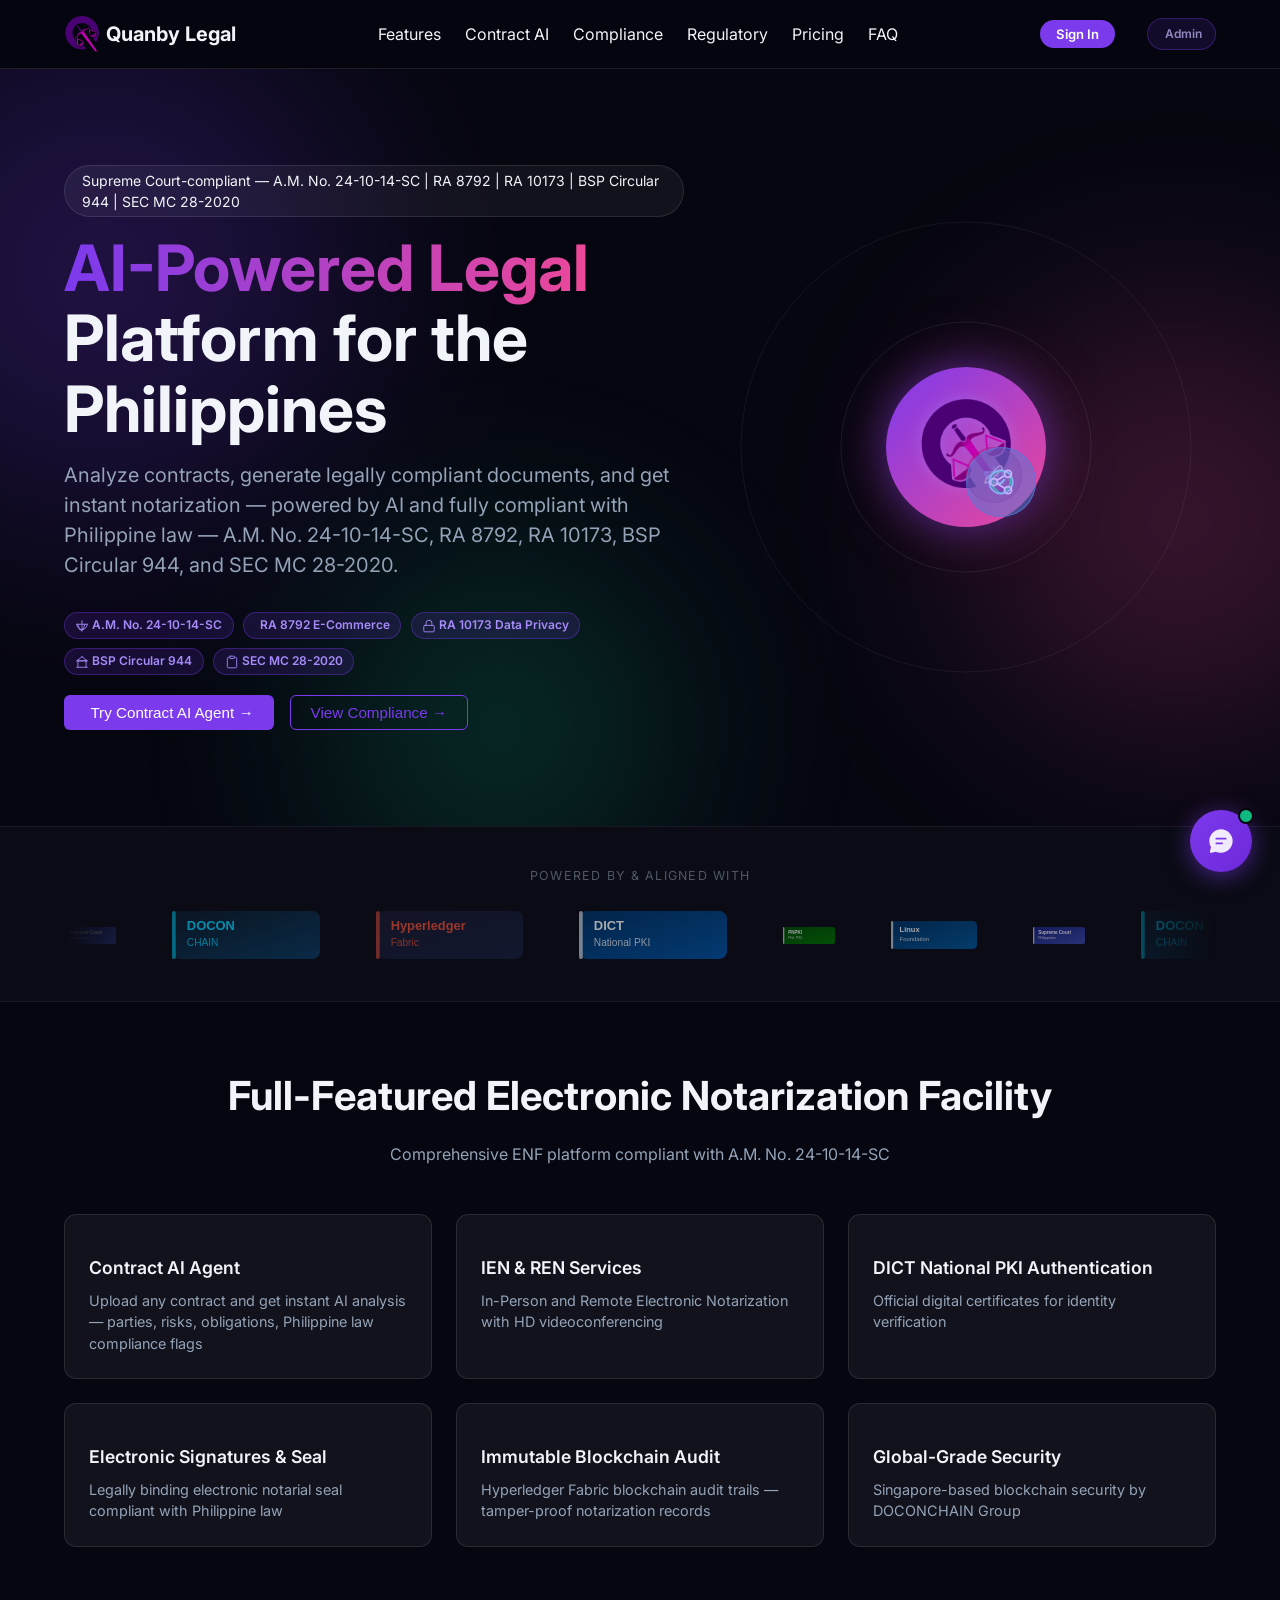
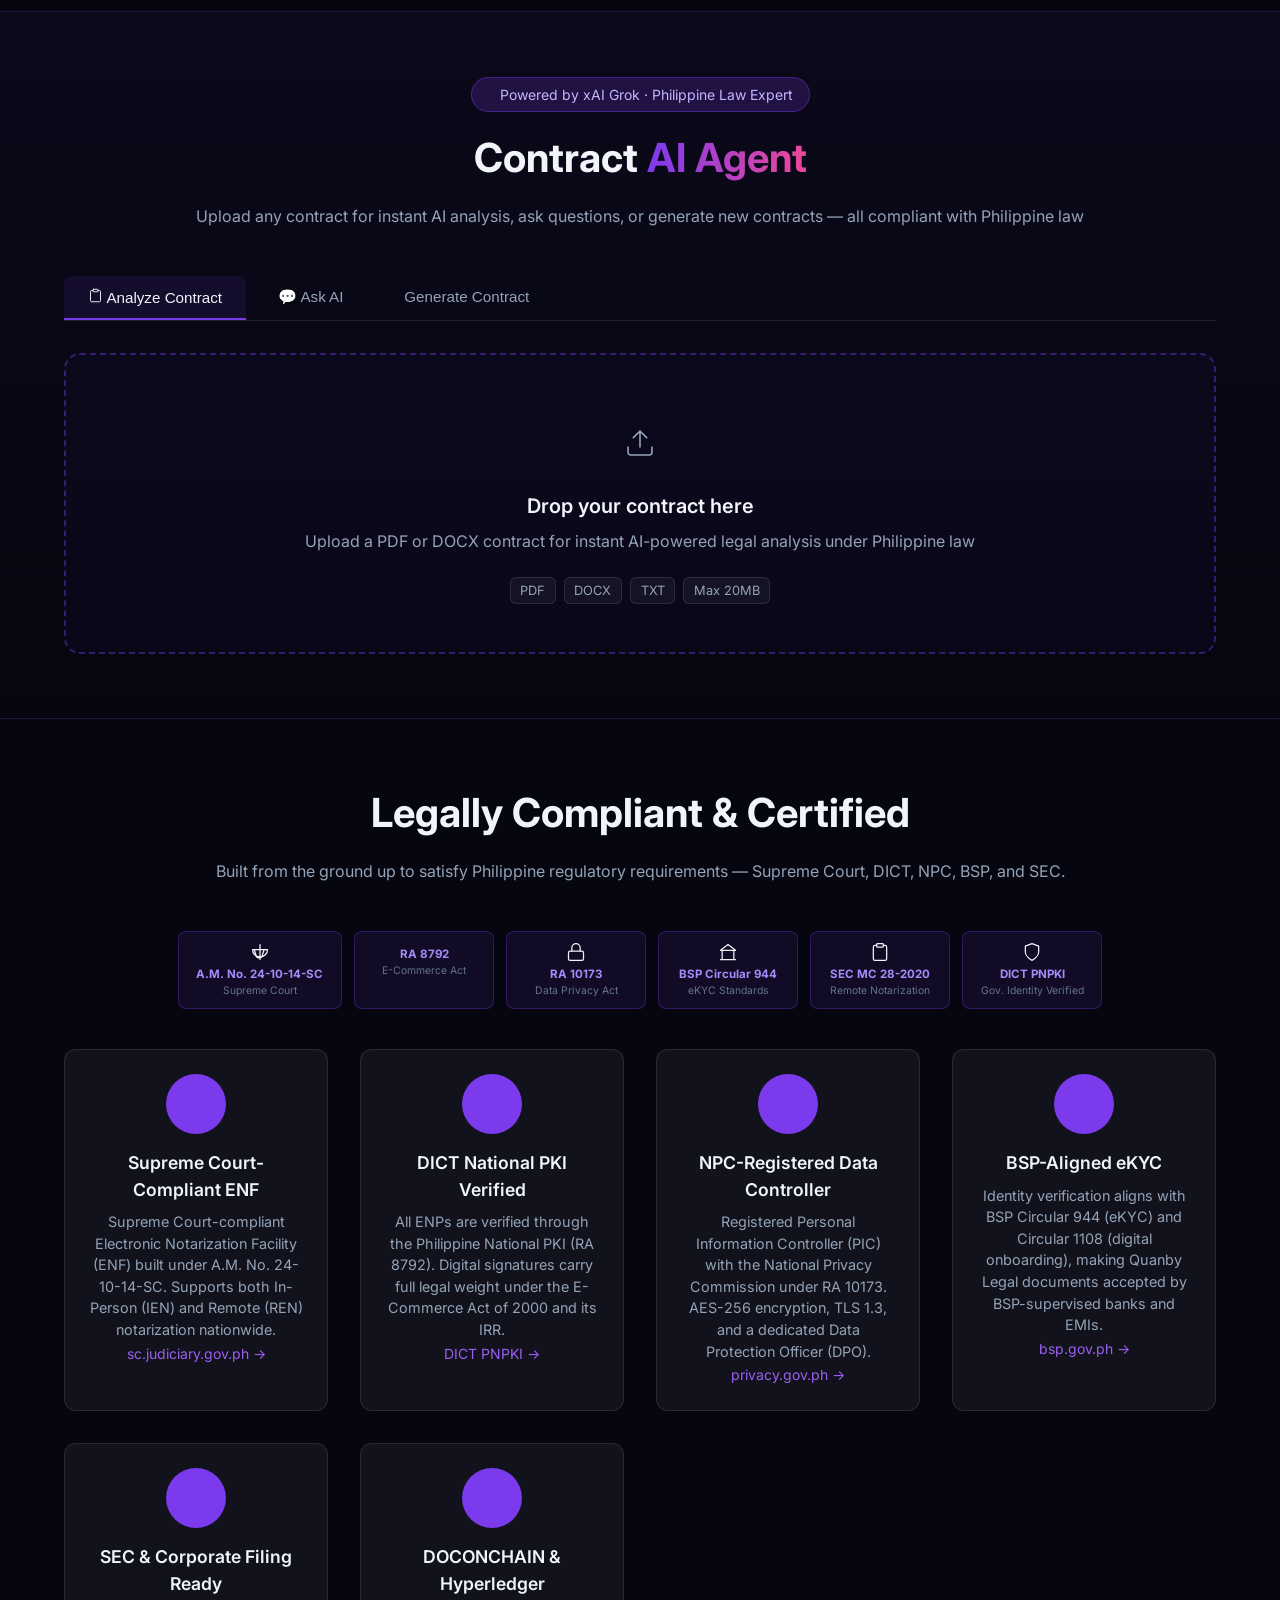
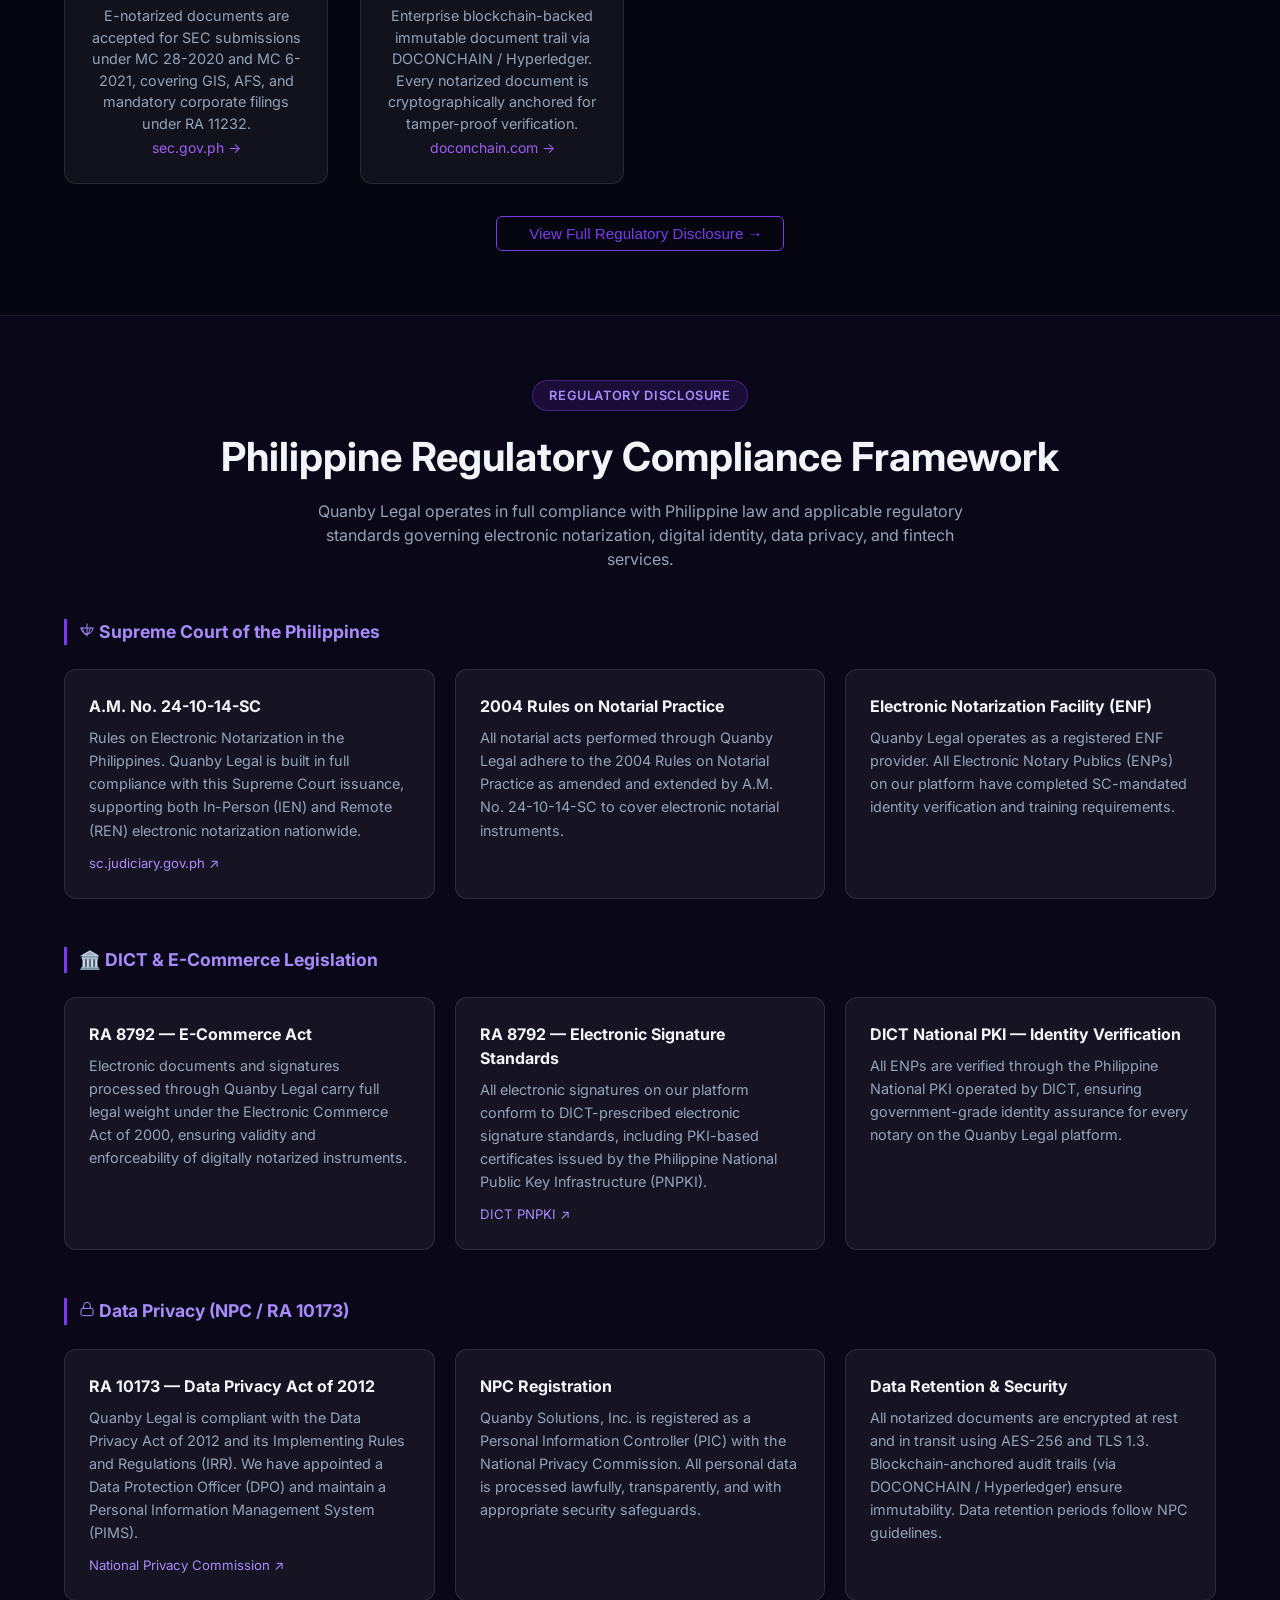
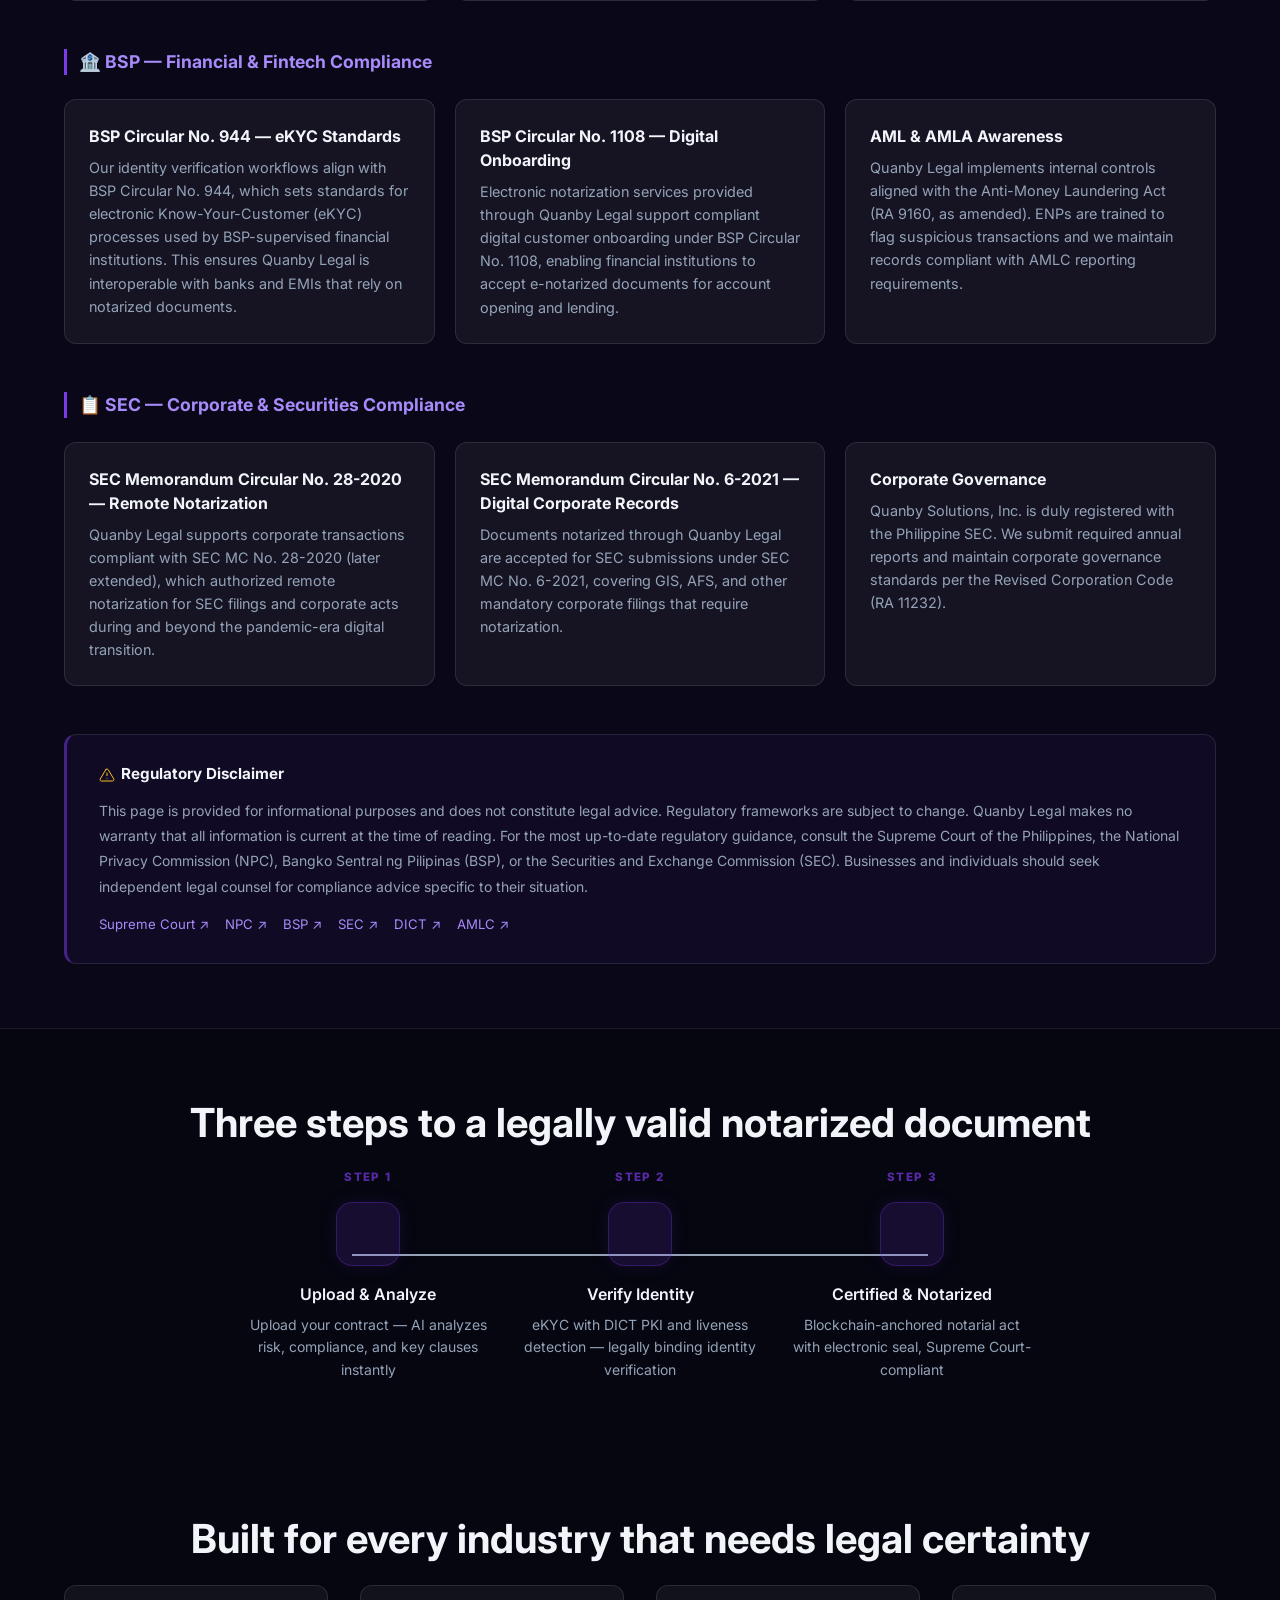
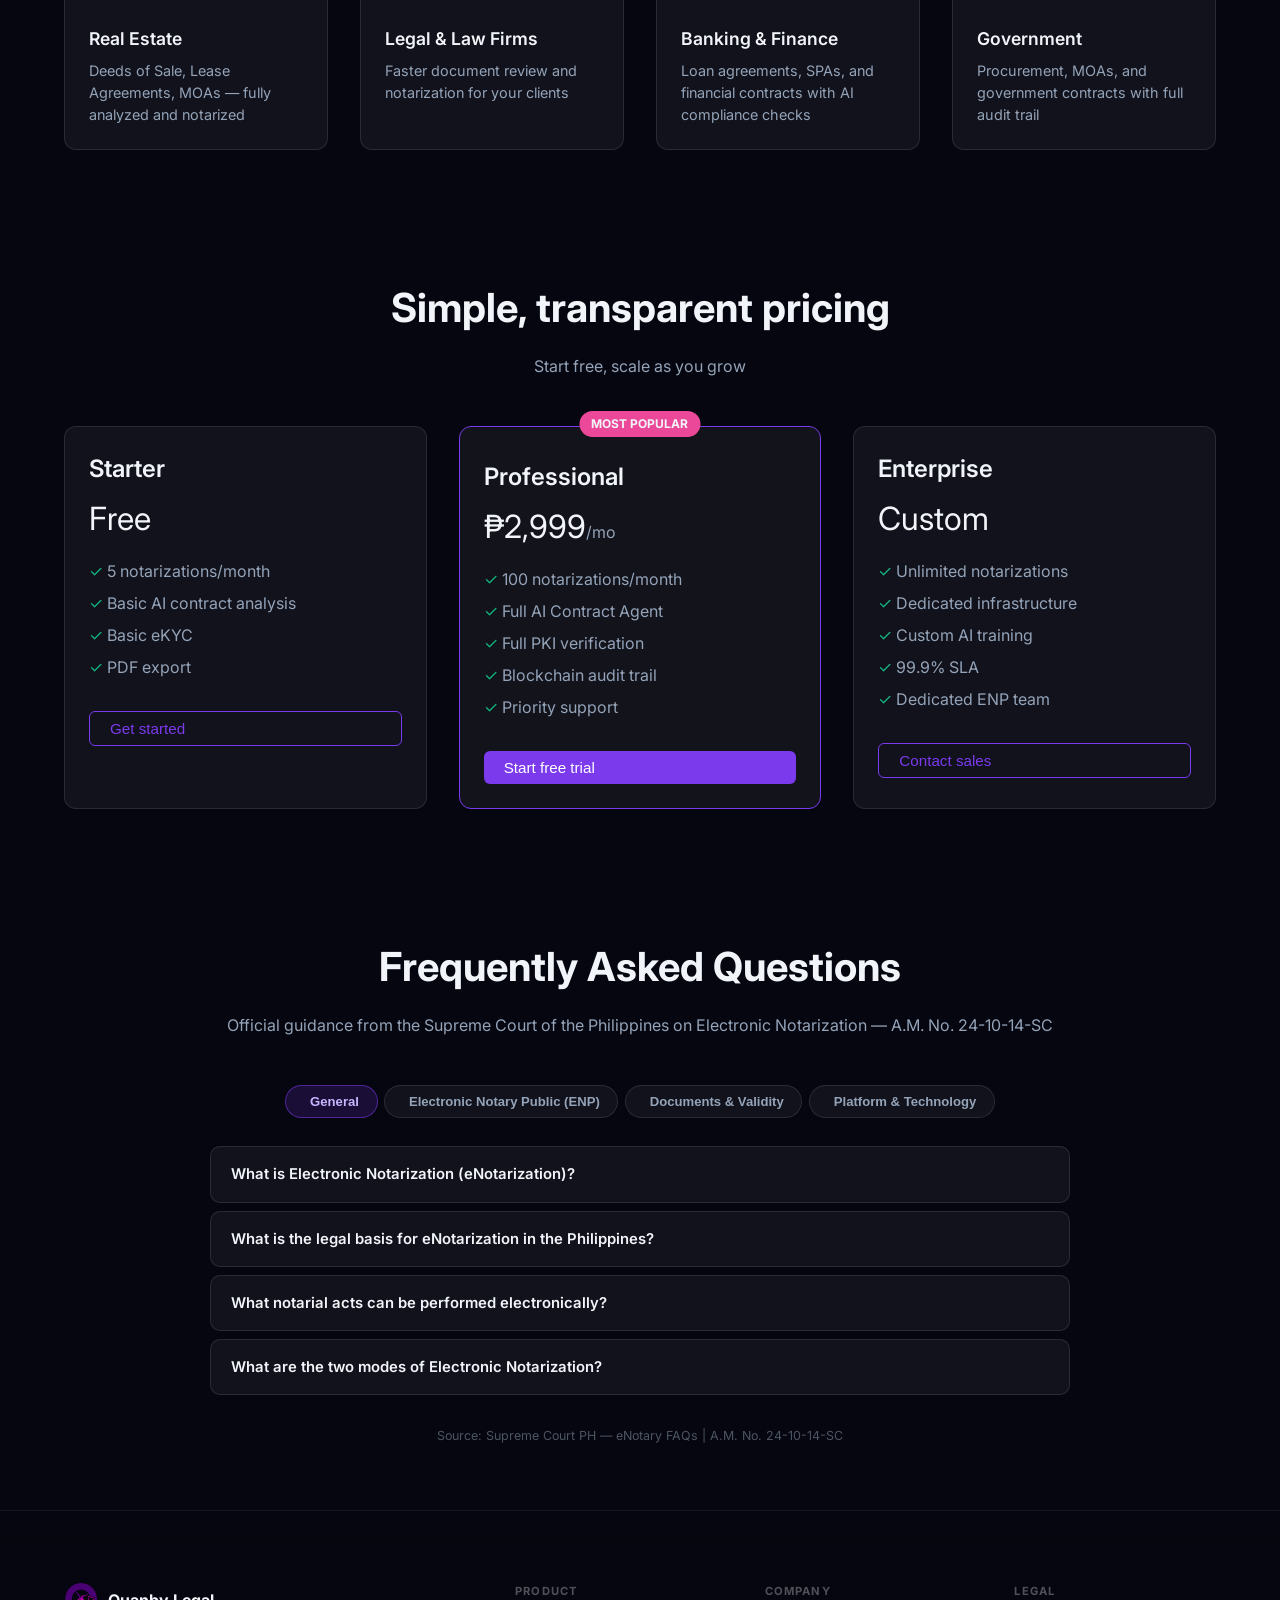
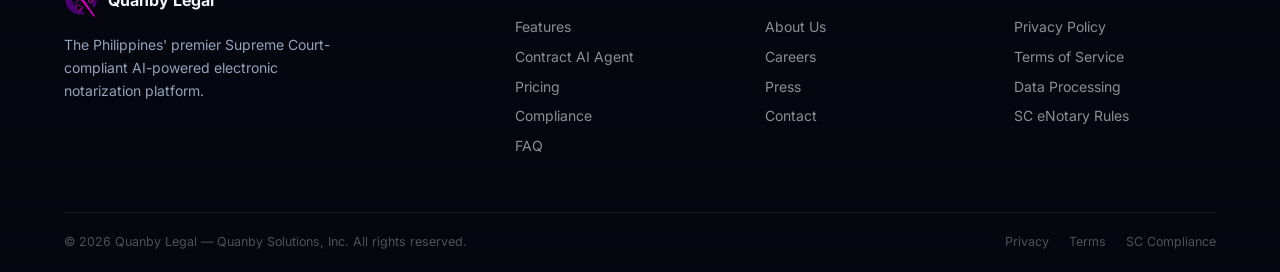
==== commit 516048fc: "fix: add missing logo and partner SVG assets; fix partner logo references in index.html" ====
--- a/index.html
+++ b/index.html
@@ -1395,40 +1395,40 @@
             <div class="partners-track-wrapper">
               <div class="partners-track">
                 <div class="partner-logo-wrap">
-                    <img src="/assets/partners/sc-logo.png" alt="Supreme Court of the Philippines" class="partner-logo partner-logo-sq">
+                    <img src="/assets/partners/sc-logo.svg" alt="Supreme Court of the Philippines" class="partner-logo partner-logo-sq">
                 </div>
                 <div class="partner-logo-wrap">
-                    <img src="/assets/partners/doc-logo-white.png" alt="DOCONCHAIN" class="partner-logo">
+                    <img src="/assets/partners/doc-logo-white.svg" alt="DOCONCHAIN" class="partner-logo">
                 </div>
                 <div class="partner-logo-wrap">
-                    <img src="/assets/partners/hyperledger-logo.png" alt="Hyperledger Fabric" class="partner-logo">
+                    <img src="/assets/partners/hyperledger-logo.svg" alt="Hyperledger Fabric" class="partner-logo">
                 </div>
                 <div class="partner-logo-wrap">
-                    <img src="/assets/partners/dict-logo.png" alt="DICT National PKI" class="partner-logo">
+                    <img src="/assets/partners/dict-logo.svg" alt="DICT National PKI" class="partner-logo">
                 </div>
                 <div class="partner-logo-wrap">
-                    <img src="/assets/partners/pnpki-logo.jpg" alt="PNPKI" class="partner-logo partner-logo-sq">
+                    <img src="/assets/partners/pnpki-logo.svg" alt="PNPKI" class="partner-logo partner-logo-sq">
                 </div>
                 <div class="partner-logo-wrap">
-                    <img src="/assets/partners/linux-foundation-logo.png" alt="Linux Foundation" class="partner-logo partner-logo-wide">
+                    <img src="/assets/partners/linux-foundation-logo.svg" alt="Linux Foundation" class="partner-logo partner-logo-wide">
                 </div>
                 <div class="partner-logo-wrap">
-                    <img src="/assets/partners/sc-logo.png" alt="Supreme Court of the Philippines" class="partner-logo partner-logo-sq">
+                    <img src="/assets/partners/sc-logo.svg" alt="Supreme Court of the Philippines" class="partner-logo partner-logo-sq">
                 </div>
                 <div class="partner-logo-wrap">
-                    <img src="/assets/partners/doc-logo-white.png" alt="DOCONCHAIN" class="partner-logo">
+                    <img src="/assets/partners/doc-logo-white.svg" alt="DOCONCHAIN" class="partner-logo">
                 </div>
                 <div class="partner-logo-wrap">
-                    <img src="/assets/partners/hyperledger-logo.png" alt="Hyperledger Fabric" class="partner-logo">
+                    <img src="/assets/partners/hyperledger-logo.svg" alt="Hyperledger Fabric" class="partner-logo">
                 </div>
                 <div class="partner-logo-wrap">
-                    <img src="/assets/partners/dict-logo.png" alt="DICT National PKI" class="partner-logo">
+                    <img src="/assets/partners/dict-logo.svg" alt="DICT National PKI" class="partner-logo">
                 </div>
                 <div class="partner-logo-wrap">
-                    <img src="/assets/partners/pnpki-logo.jpg" alt="PNPKI" class="partner-logo partner-logo-sq">
+                    <img src="/assets/partners/pnpki-logo.svg" alt="PNPKI" class="partner-logo partner-logo-sq">
                 </div>
                 <div class="partner-logo-wrap">
-                    <img src="/assets/partners/linux-foundation-logo.png" alt="Linux Foundation" class="partner-logo partner-logo-wide">
+                    <img src="/assets/partners/linux-foundation-logo.svg" alt="Linux Foundation" class="partner-logo partner-logo-wide">
                 </div>
               </div>
             </div>
@@ -2726,7 +2726,7 @@
             document.getElementById('sso-step-5-label').textContent = 'Certificate';
         } else if (role === 'client') {
             badge.className = 'sso-role-badge client';
-            badge.textContent = '👤 Public Client';
+            badge.innerHTML = '<i class="hgi-stroke hgi-user-01" style="font-size:.8rem;margin-right:.3rem;vertical-align:middle;"></i> Public Client';
             badge.style.display = '';
             title.textContent = 'Create Your Client Account';
             desc.textContent = 'Sign in to access e-notarization services, upload contracts for AI analysis, and connect with certified Electronic Notary Publics (ENPs).';
@@ -2961,16 +2961,29 @@
         return res;
     }
 
+    // Proactive token refresh every 20 minutes to prevent session expiry
+    function _startTokenRefreshTimer() {
+        setInterval(async function() {
+            try {
+                await fetch('/api/auth/refresh', { method: 'POST', credentials: 'include' });
+            } catch(e) {}
+        }, 20 * 60 * 1000); // 20 minutes
+    }
+    _startTokenRefreshTimer();
+
     async function initNavUser() {
         const signinBtn = document.getElementById('nav-signin-btn');
-        // Proactively try a silent token refresh before checking /me
-        // This prevents the Sign In flash when access token just expired but refresh is still valid
+        // Retry auth up to 3 times with delay — handles transient refresh/cookie propagation issues
+        let _navAuthRes = null;
+        for (let _attempt = 0; _attempt < 3; _attempt++) {
+            if (_attempt > 0) await new Promise(r => setTimeout(r, 600 * _attempt));
+            try { await fetch('/api/auth/refresh', { method: 'POST', credentials: 'include' }); } catch(e) {}
+            try { _navAuthRes = await fetch('/api/auth/me', { credentials: 'include' }); } catch(e) {}
+            if (_navAuthRes && _navAuthRes.ok) break;
+        }
         try {
-            await fetch('/api/auth/refresh', { method: 'POST', credentials: 'include' });
-        } catch(e) { /* silent ? if refresh fails, /me will handle it */ }
-        try {
-            const res = await fetch('/api/auth/me', { credentials: 'include' });
-            if (!res.ok) {
+            const res = _navAuthRes;
+            if (!res || !res.ok) {
                 if (signinBtn) signinBtn.style.display = 'inline-block';
                 var _adminBtnOut = document.getElementById('admin-nav-btn');
                 if (_adminBtnOut) _adminBtnOut.style.display = 'flex';
@@ -3007,6 +3020,18 @@
             if (_adminBtn) _adminBtn.style.display = 'none';
             window._currentUser = user;
         _updateCertBadge(user);
+            // Update badge click behavior
+            var _certBadgeEl = document.getElementById('nav-cert-badge');
+            if (_certBadgeEl) {
+                var _badgeStep = user.onboarding_step || 'role_select';
+                if (_badgeStep === 'certified') {
+                    _certBadgeEl.onclick = function() { window.location.href = '/dashboard'; };
+                    _certBadgeEl.title = 'Go to Dashboard';
+                } else {
+                    _certBadgeEl.onclick = function() { window.location.href = '/onboard'; };
+                    _certBadgeEl.title = 'Complete your profile';
+                }
+            }
         } catch(e) {
             if (signinBtn) signinBtn.style.display = 'inline-block';
             var _adminBtnCatch = document.getElementById('admin-nav-btn');
@@ -3022,18 +3047,22 @@
         var config = {
             'role_select': { cls: 'step-profile',     icon: 'hgi-file-02', label: 'Complete Profile' },
             'profile':     { cls: 'step-profile',     icon: 'hgi-file-02', label: 'Complete Profile' },
-            'test':        { cls: 'step-exam',         icon: '📝', label: 'Take Exam' },
-            'kyc':         { cls: 'step-certified',    icon: 'hgi-home-01', label: 'My Dashboard' },
-            'kyc_id':      { cls: 'step-certified',    icon: 'hgi-home-01', label: 'My Dashboard' },
-            'liveness':    { cls: 'step-certified',    icon: 'hgi-home-01', label: 'My Dashboard' },
-            'survey':      { cls: 'step-certified',    icon: 'hgi-home-01', label: 'My Dashboard' },
-            'certificate': { cls: 'step-certified',    icon: 'hgi-home-01', label: 'My Dashboard' },
-            'sc_redirect': { cls: 'step-certified',    icon: 'hgi-home-01', label: 'My Dashboard' },
-            'certified':   { cls: 'step-certified',    icon: 'hgi-home-01', label: 'My Dashboard' },
+            'test':        { cls: 'step-exam',         icon: 'hgi-book-02', label: 'Take Exam' },
+            'kyc':         { cls: 'step-certified',    icon: 'hgi-layout-01', label: 'Dashboard' },
+            'kyc_id':      { cls: 'step-certified',    icon: 'hgi-layout-01', label: 'Dashboard' },
+            'liveness':    { cls: 'step-certified',    icon: 'hgi-layout-01', label: 'Dashboard' },
+            'survey':      { cls: 'step-certified',    icon: 'hgi-layout-01', label: 'Dashboard' },
+            'certificate': { cls: 'step-certified',    icon: 'hgi-layout-01', label: 'Dashboard' },
+            'sc_redirect': { cls: 'step-certified',    icon: 'hgi-layout-01', label: 'Dashboard' },
+            'certified':   { cls: 'step-certified',    icon: 'hgi-layout-01', label: 'Dashboard' },
         };
         var cfg = config[step] || config['test'];
         badge.className = 'nav-cert-badge ' + cfg.cls;
-        badge.textContent = cfg.icon + ' ' + cfg.label;
+        // Use innerHTML to support HugeIcon <i> elements
+        var iconHtml = cfg.icon && cfg.icon.startsWith('hgi-')
+            ? '<i class="hgi-stroke ' + cfg.icon + '" style="font-size:.8rem;margin-right:.3rem;vertical-align:middle;"></i>'
+            : (cfg.icon + ' ');
+        badge.innerHTML = iconHtml + cfg.label;
         badge.style.display = 'inline-flex';
         badge._step = step;
         badge._role = role;
@@ -3064,15 +3093,20 @@
     })();
 
         function routeToStep(step, role) {
-        switch(step) {
-            case 'role_select': openOnboard('role', role); break;
-            case 'profile':     openOnboard('profile', role); break;
-            case 'test':        openOnboard('test', role); break;
-            case 'liveness':    openOnboard('liveness', role); break;
-            case 'survey':      openOnboard('survey', role); break;
-            case 'certified':   openOnboard('certified', role); break;
-            default:            openOnboard('role', role); break;
-        }
+        // Certified → dashboard
+        if (step === 'certified') {
+            window.location.href = '/dashboard';
+            return;
+        }
+        // Fresh registration (no role chosen yet) → stay on landing page
+        // The "Complete Profile" badge in nav lets them choose when ready
+        if (step === 'role_select') {
+            // Already on landing page — just update the nav badge
+            // (handleAuthReturn clears ?step= from URL)
+            return;
+        }
+        // Mid-onboarding (profile, test, kyc, liveness, survey) → continue on /onboard
+        window.location.href = '/onboard';
     }
 
     // ══ ONBOARDING MODAL ENGINE ════════════════════════════════════════════════
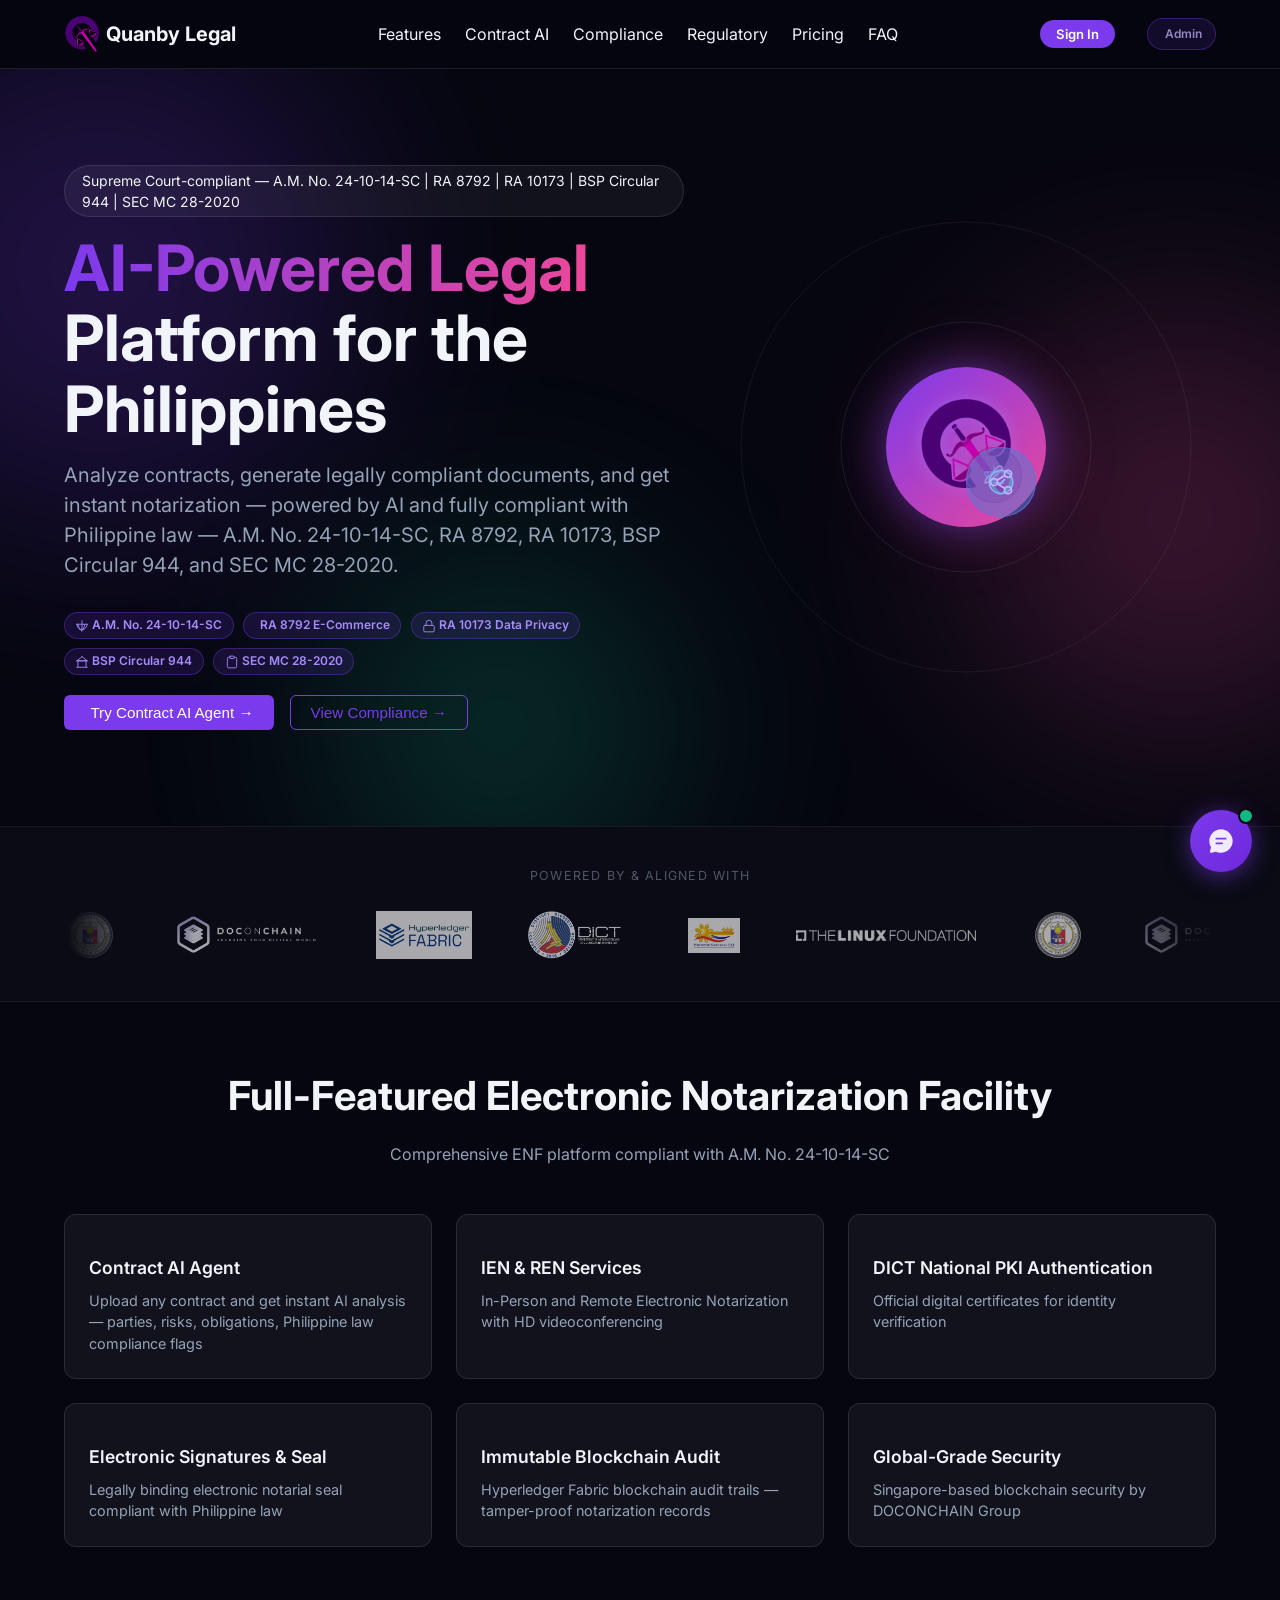
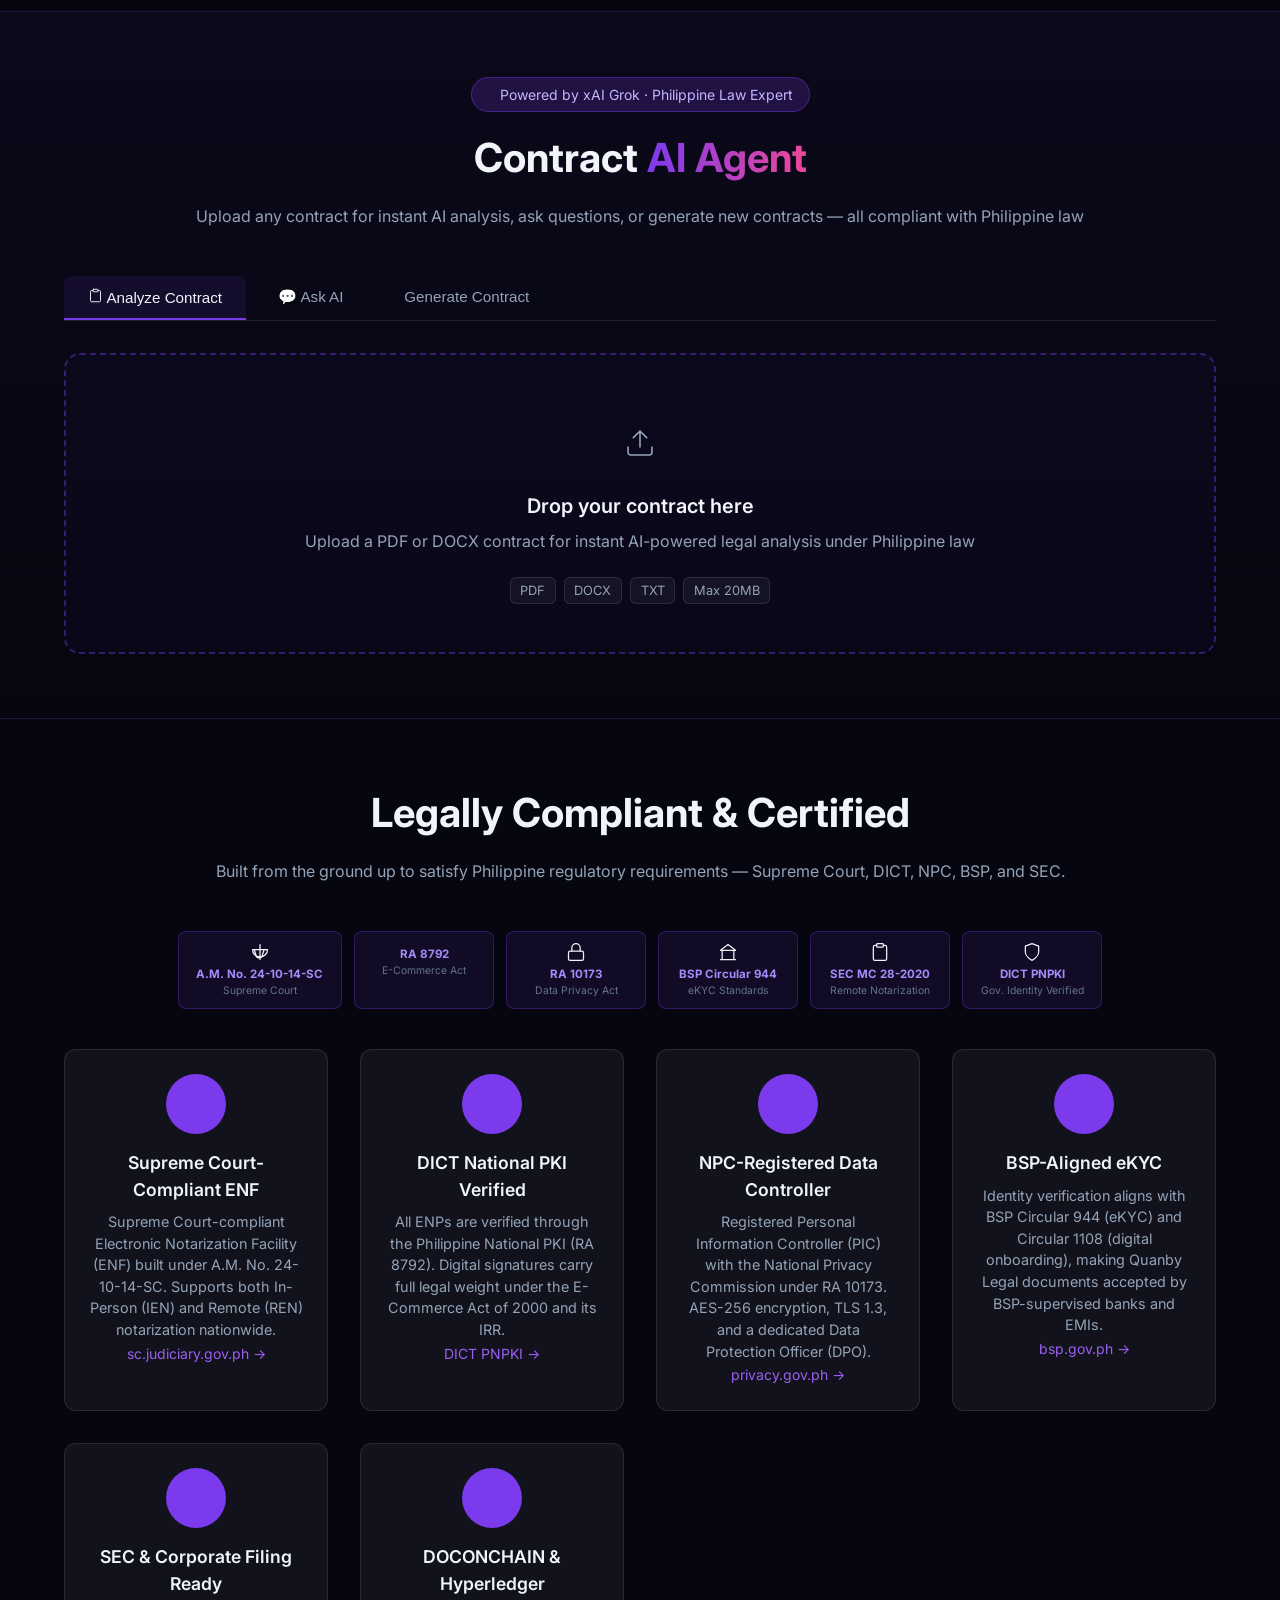
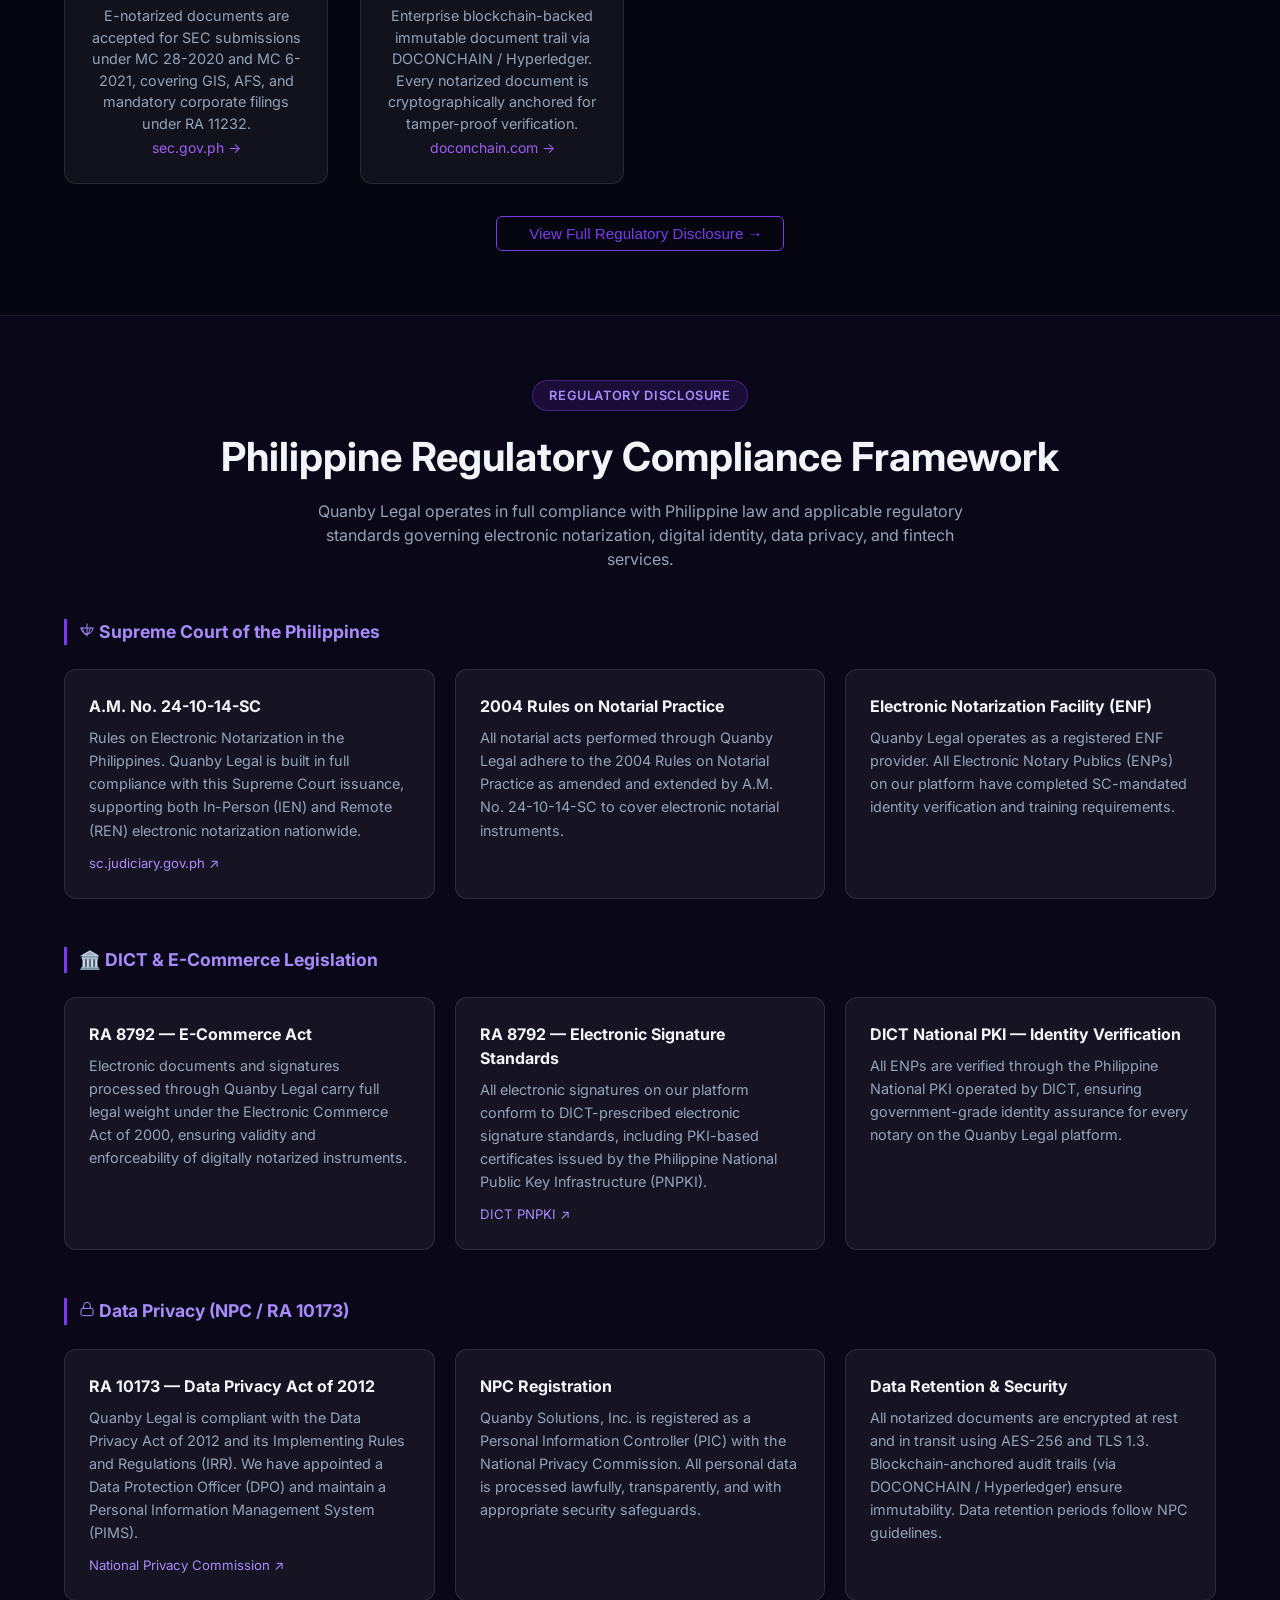
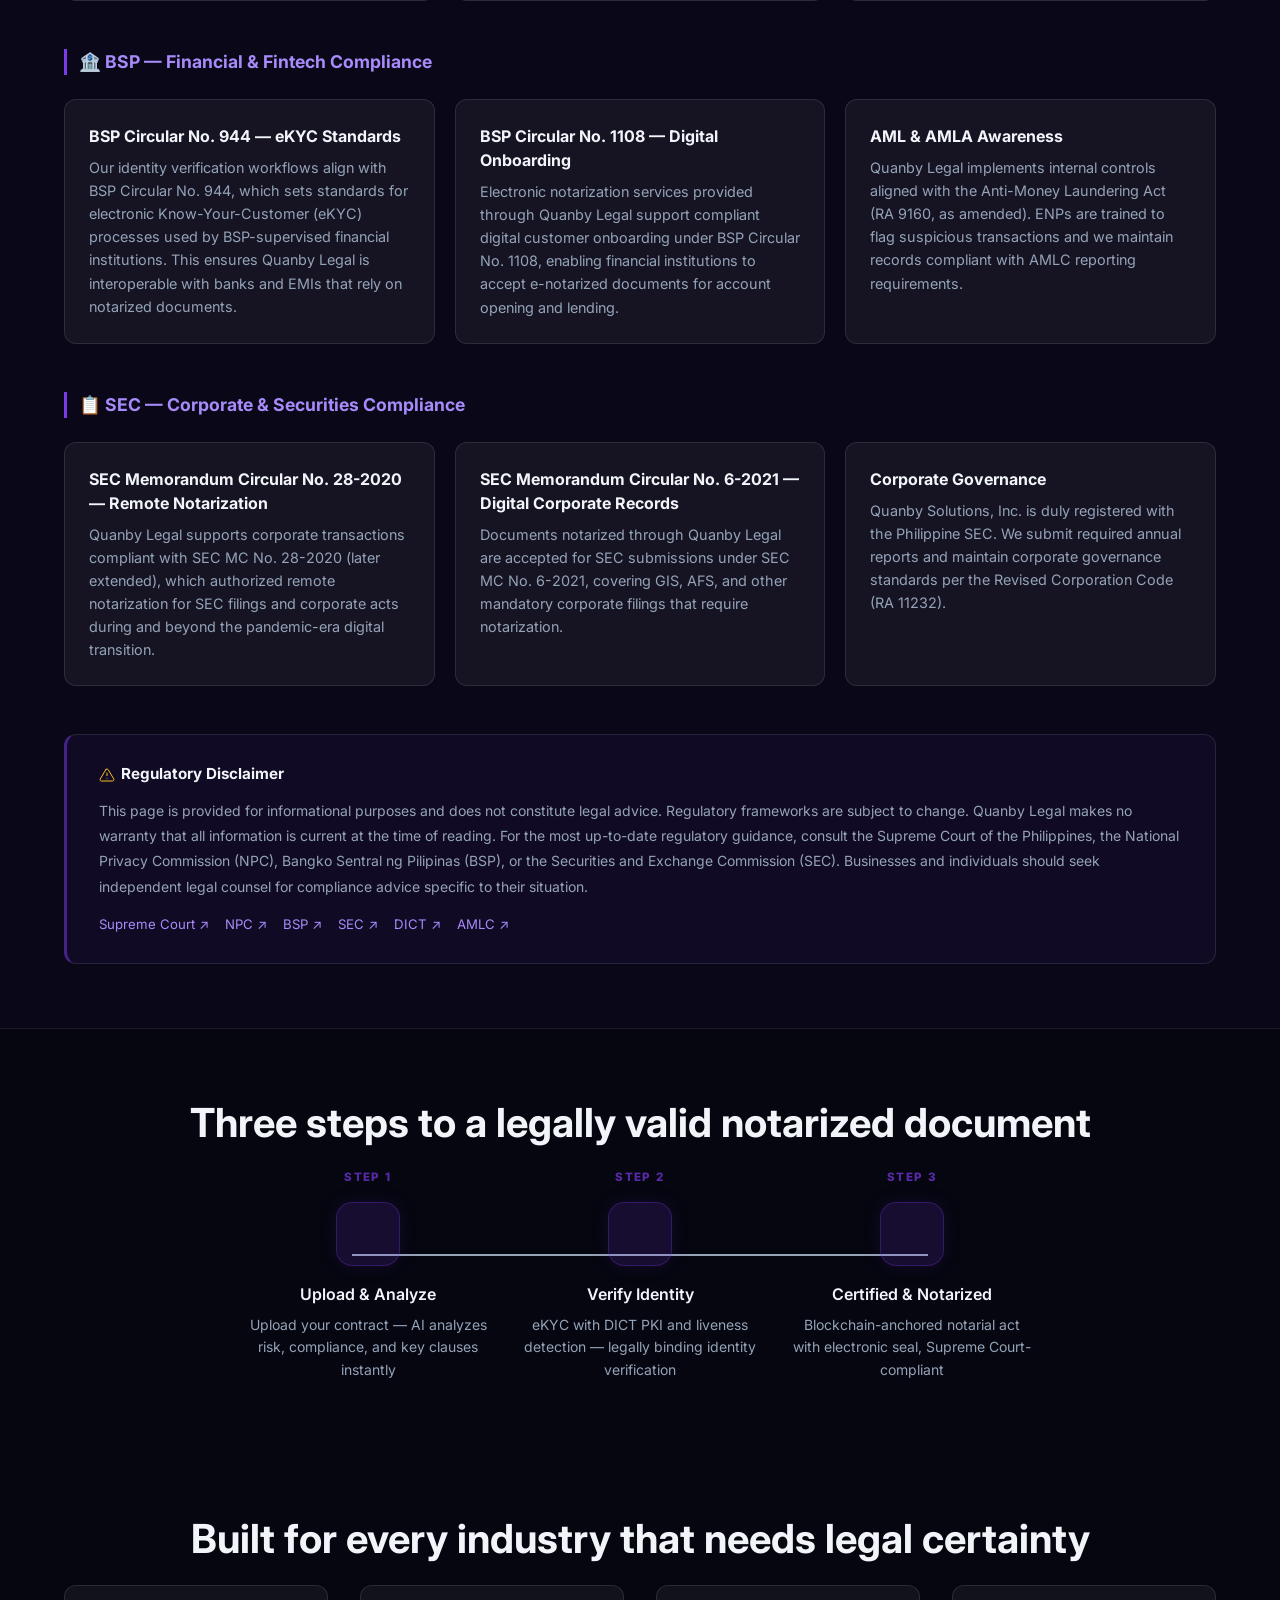
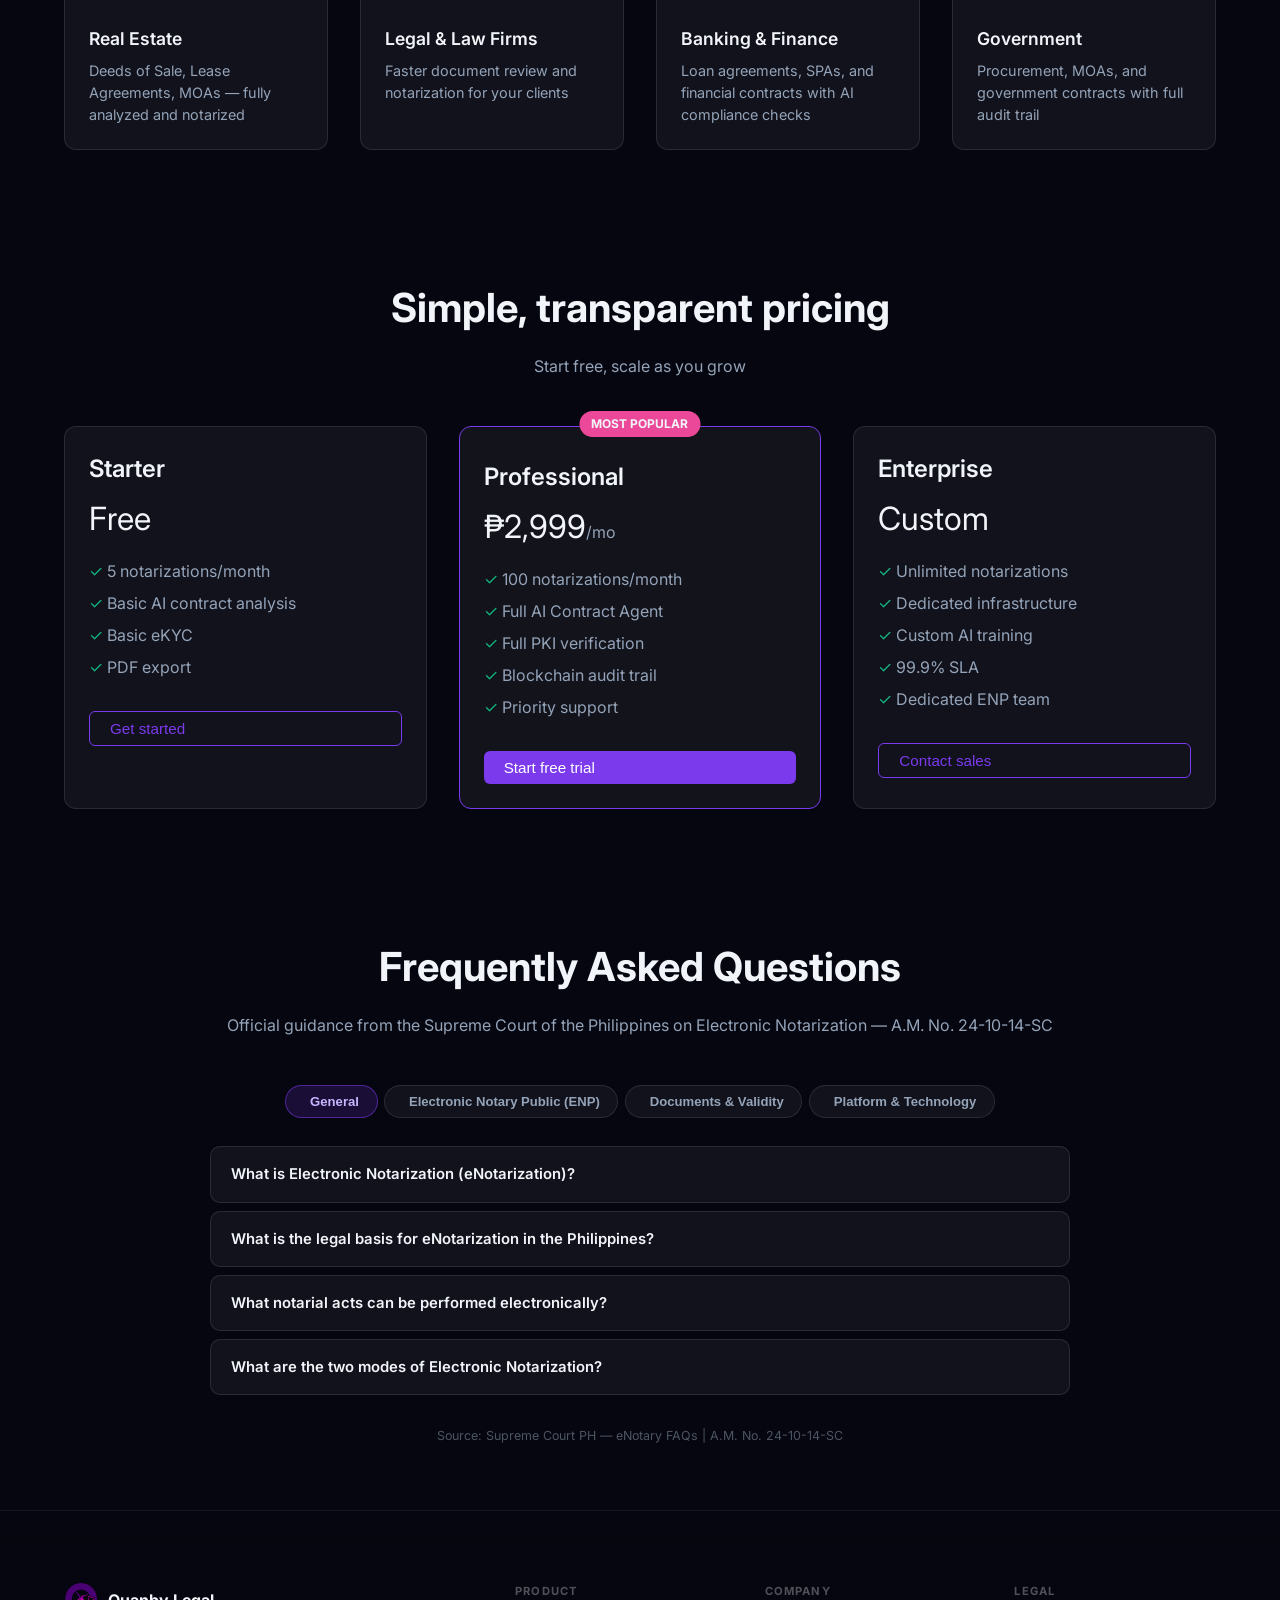
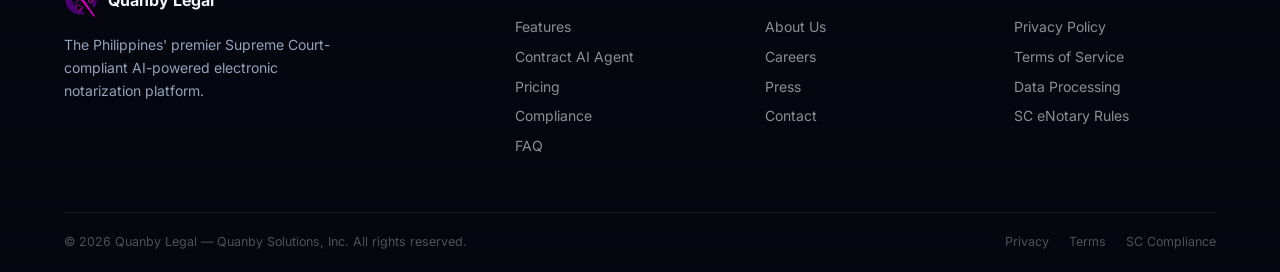
==== commit d4641638: "fix: 401 Unauthorized on profile submit + real partner logos" ====
--- a/index.html
+++ b/index.html
@@ -1395,40 +1395,40 @@
             <div class="partners-track-wrapper">
               <div class="partners-track">
                 <div class="partner-logo-wrap">
-                    <img src="/assets/partners/sc-logo.svg" alt="Supreme Court of the Philippines" class="partner-logo partner-logo-sq">
+                    <img src="/assets/partners/sc-logo.png" alt="Supreme Court of the Philippines" class="partner-logo partner-logo-sq">
                 </div>
                 <div class="partner-logo-wrap">
-                    <img src="/assets/partners/doc-logo-white.svg" alt="DOCONCHAIN" class="partner-logo">
+                    <img src="/assets/partners/doc-logo-white.png" alt="DOCONCHAIN" class="partner-logo">
                 </div>
                 <div class="partner-logo-wrap">
-                    <img src="/assets/partners/hyperledger-logo.svg" alt="Hyperledger Fabric" class="partner-logo">
+                    <img src="/assets/partners/hyperledger-logo.png" alt="Hyperledger Fabric" class="partner-logo">
                 </div>
                 <div class="partner-logo-wrap">
-                    <img src="/assets/partners/dict-logo.svg" alt="DICT National PKI" class="partner-logo">
+                    <img src="/assets/partners/dict-logo.png" alt="DICT National PKI" class="partner-logo">
                 </div>
                 <div class="partner-logo-wrap">
-                    <img src="/assets/partners/pnpki-logo.svg" alt="PNPKI" class="partner-logo partner-logo-sq">
+                    <img src="/assets/partners/pnpki-logo.jpg" alt="PNPKI" class="partner-logo partner-logo-sq">
                 </div>
                 <div class="partner-logo-wrap">
-                    <img src="/assets/partners/linux-foundation-logo.svg" alt="Linux Foundation" class="partner-logo partner-logo-wide">
+                    <img src="/assets/partners/linux-foundation-logo.png" alt="Linux Foundation" class="partner-logo partner-logo-wide">
                 </div>
                 <div class="partner-logo-wrap">
-                    <img src="/assets/partners/sc-logo.svg" alt="Supreme Court of the Philippines" class="partner-logo partner-logo-sq">
+                    <img src="/assets/partners/sc-logo.png" alt="Supreme Court of the Philippines" class="partner-logo partner-logo-sq">
                 </div>
                 <div class="partner-logo-wrap">
-                    <img src="/assets/partners/doc-logo-white.svg" alt="DOCONCHAIN" class="partner-logo">
+                    <img src="/assets/partners/doc-logo-white.png" alt="DOCONCHAIN" class="partner-logo">
                 </div>
                 <div class="partner-logo-wrap">
-                    <img src="/assets/partners/hyperledger-logo.svg" alt="Hyperledger Fabric" class="partner-logo">
+                    <img src="/assets/partners/hyperledger-logo.png" alt="Hyperledger Fabric" class="partner-logo">
                 </div>
                 <div class="partner-logo-wrap">
-                    <img src="/assets/partners/dict-logo.svg" alt="DICT National PKI" class="partner-logo">
+                    <img src="/assets/partners/dict-logo.png" alt="DICT National PKI" class="partner-logo">
                 </div>
                 <div class="partner-logo-wrap">
-                    <img src="/assets/partners/pnpki-logo.svg" alt="PNPKI" class="partner-logo partner-logo-sq">
+                    <img src="/assets/partners/pnpki-logo.jpg" alt="PNPKI" class="partner-logo partner-logo-sq">
                 </div>
                 <div class="partner-logo-wrap">
-                    <img src="/assets/partners/linux-foundation-logo.svg" alt="Linux Foundation" class="partner-logo partner-logo-wide">
+                    <img src="/assets/partners/linux-foundation-logo.png" alt="Linux Foundation" class="partner-logo partner-logo-wide">
                 </div>
               </div>
             </div>
